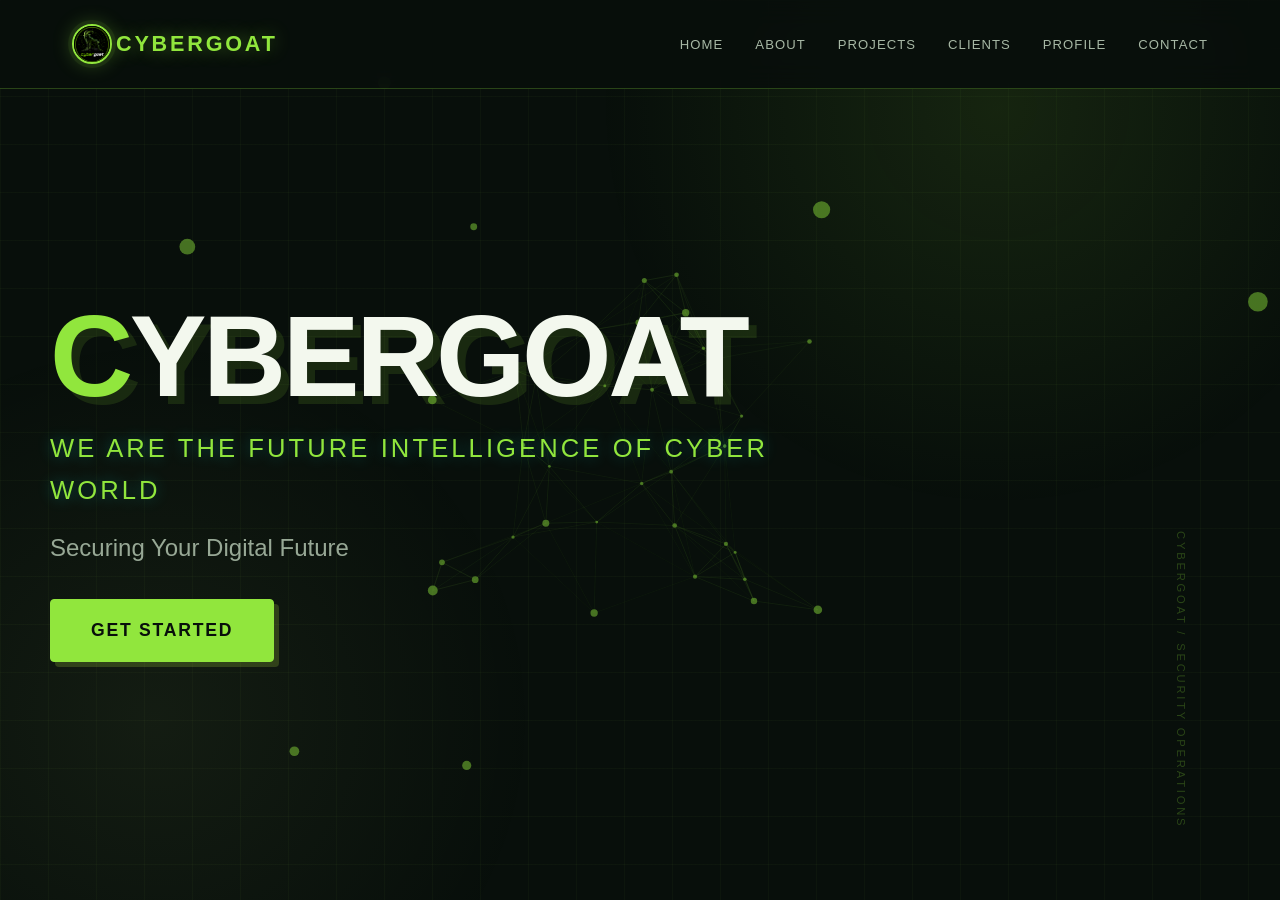
==== index.html @ 96c99cb0 "Add files via upload" ====
<!DOCTYPE html>
<html lang="en">
<head>
    <meta charset="UTF-8">
    <meta name="viewport" content="width=device-width, initial-scale=1.0">
    <title>CYBERGOAT - Cybersecurity Solutions</title>
    <link rel="stylesheet" href="styles.css">
    <link rel="stylesheet" href="theme.css">
</head>
<body>
    <nav class="navbar">
        <div class="container">
            <div class="logo">
                <a href="index.html">
                    <img class="logo-image" src="logo.png" alt="Cybergoat logo">
                    <span class="logo-text">CYBERGOAT</span>
                </a>
            </div>
            <button class="menu-btn" aria-label="Toggle navigation menu">
                <span></span>
                <span></span>
                <span></span>
            </button>
            <ul class="nav-links">
                <li><a href="index.html">Home</a></li>
                <li><a href="about.html">About</a></li>
                <li><a href="projects.html">Projects</a></li>
                <li><a href="clients.html">Clients</a></li>
                <li><a href="profile.html">Profile</a></li>
                <li><a href="contact.html">Contact</a></li>
            </ul>
        </div>
    </nav>

    <main>
        <section class="hero">
            <div class="hero-content">
                <h1>CYBERGOAT</h1>
                <p class="tagline">We are the future intelligence of cyber world</p>
                <p class="subtitle">Securing Your Digital Future</p>
                <a href="contact.html" class="cta-btn">Get Started</a>
            </div>
        </section>
    </main>
    
    <script src="script.js"></script>
</body>
</html>
---- styles.css ----
/* Reset and base styles */
* {
    margin: 0;
    padding: 0;
    box-sizing: border-box;
}

body {
    font-family: 'Arial', sans-serif;
    background-color: #000;
    color: #fff;
    line-height: 1.6;
}

/* Logo Styles */
.logo {
    display: flex;
    align-items: center;
}

.logo a {
    display: flex;
    align-items: center;
    text-decoration: none;
    color: #00ffff;
    font-size: 1.5rem;
    font-weight: 700;
    letter-spacing: 2px;
    transition: all 0.3s ease;
}

.logo-text {
    margin-right: 0.5rem;
    text-shadow: 0 0 10px rgba(0, 255, 255, 0.5);
}

.logo-icon {
    font-size: 1.8rem;
    color: #00ffff;
    animation: pulse 2s infinite;
}

.logo:hover .logo-text {
    color: #ffffff;
    text-shadow: 0 0 15px rgba(0, 255, 255, 0.8);
}

.logo:hover .logo-icon {
    transform: scale(1.1);
    color: #ffffff;
    text-shadow: 0 0 15px rgba(0, 255, 255, 0.8);
}

@keyframes pulse {
    0% {
        transform: scale(1);
        text-shadow: 0 0 10px rgba(0, 255, 255, 0.5);
    }
    50% {
        transform: scale(1.1);
        text-shadow: 0 0 20px rgba(0, 255, 255, 0.8);
    }
    100% {
        transform: scale(1);
        text-shadow: 0 0 10px rgba(0, 255, 255, 0.5);
    }
}

/* Navigation */
.navbar {
    position: fixed;
    top: 0;
    left: 0;
    right: 0;
    background: rgba(0, 0, 0, 0.9);
    padding: 1rem 0;
    z-index: 1000;
    border-bottom: 1px solid rgba(0, 255, 255, 0.1);
}

.navbar .container {
    display: flex;
    justify-content: space-between;
    align-items: center;
    max-width: 1200px;
    margin: 0 auto;
    padding: 0 2rem;
}

.logo {
    color: #00ffff;
    text-decoration: none;
    font-size: 1.5rem;
    font-weight: bold;
    text-transform: uppercase;
    letter-spacing: 2px;
}

.nav-links {
    display: flex;
    gap: 2rem;
    list-style: none;
    margin: 0;
    padding: 0;
    align-items: center;
}

.nav-links a {
    color: #ffffff;
    text-decoration: none;
    font-size: 1rem;
    transition: color 0.3s ease;
    position: relative;
}

.nav-links a::after {
    content: '';
    position: absolute;
    bottom: -5px;
    left: 0;
    width: 0;
    height: 2px;
    background: #00ffff;
    transition: width 0.3s ease;
}

.nav-links a:hover {
    color: #b10ec0;
}

.nav-links a:hover::after {
    width: 100%;
}

/* Hero Section */
.hero {
    min-height: 100vh;
    display: flex;
    align-items: center;
    justify-content: center;
    text-align: center;
    position: relative;
    background: linear-gradient(135deg, #ad5e5e 0%, #1a1a1a 100%);
    padding: 2rem;
}

.hero-content {
    max-width: 800px;
    z-index: 1;
}

.hero-content h1 {
    font-size: 4rem;
    color: #1836b8;
    margin-bottom: 1rem;
    text-transform: uppercase;
    letter-spacing: 4px;
    text-shadow: 0 0 10px rgba(0, 255, 255, 0.5);
}

.hero-content .tagline {
    font-size: 1.8rem;
    color: #ffffff;
    margin-bottom: 1rem;
    font-weight: 500;
    text-transform: uppercase;
    letter-spacing: 2px;
    text-shadow: 0 0 15px rgba(0, 255, 255, 0.3);
    animation: colorShift 8s infinite;
    background: linear-gradient(90deg, 
        #ffffff,
        #00ffff,
        #0066ff,
        #00ffff,
        #00ff00,
        #00ffff,
        #0066ff,
        #00ffff,
        #ffffff
    );
    background-size: 200% auto;
    -webkit-background-clip: text;
    background-clip: text;
    -webkit-text-fill-color: transparent;
    animation: shine 8s linear infinite;
}

@keyframes shine {
    to {
        background-position: 200% center;
    }
}

@keyframes colorShift {
    0% {
        text-shadow: 0 0 15px rgba(0, 255, 255, 0.3);
    }
    20% {
        text-shadow: 0 0 15px rgba(0, 102, 255, 0.3);
    }
    40% {
        text-shadow: 0 0 15px rgba(0, 255, 0, 0.3);
    }
    60% {
        text-shadow: 0 0 15px rgba(0, 255, 255, 0.3);
    }
    80% {
        text-shadow: 0 0 15px rgba(0, 102, 255, 0.3);
    }
    100% {
        text-shadow: 0 0 15px rgba(0, 255, 255, 0.3);
    }
}

.hero-content .subtitle {
    font-size: 1.5rem;
    color: #ffffff;
    margin-bottom: 2rem;
    opacity: 0.9;
}

.cta-btn {
    display: inline-block;
    padding: 1rem 2.5rem;
    background: transparent;
    color: #00ffff;
    text-decoration: none;
    border: 2px solid #00ffff;
    border-radius: 5px;
    font-size: 1.1rem;
    font-weight: 500;
    transition: all 0.3s ease;
    text-transform: uppercase;
    letter-spacing: 1px;
}

.cta-btn:hover {
    background: #00ffff;
    color: #000000;
    box-shadow: 0 0 20px rgba(0, 255, 255, 0.3);
}

/* Responsive Design */
@media screen and (max-width: 1200px) {
    .container {
        padding: 0 2rem;
    }

    .hero-content h1 {
        font-size: 3.5rem;
    }

    .hero-content .tagline {
        font-size: 1.4rem;
    }

    .hero-content .subtitle {
        font-size: 1.2rem;
    }
}

@media screen and (max-width: 992px) {
    .menu-btn {
        display: block;
        order: 2;
    }

    .nav-links {
        position: fixed;
        top: 80px;
        right: 0;
        width: 300px;
        background: rgba(0, 0, 0, 0.95);
        padding: 2rem;
        flex-direction: column;
        align-items: flex-start;
        gap: 1.5rem;
        z-index: 1000;
        transform: translateX(100%);
        transition: transform 0.3s ease;
        border-left: 1px solid rgba(0, 255, 255, 0.1);
    }

    .nav-links.active {
        transform: translateX(0);
    }

    .nav-links a {
        font-size: 1.2rem;
        width: 100%;
        padding: 0.5rem 0;
        border-bottom: 1px solid rgba(0, 255, 255, 0.1);
    }

    .nav-links a::after {
        display: none;
    }

    .nav-links a:hover {
        color: #00ffff;
        background: none;
    }
}

@media screen and (max-width: 768px) {
    .container {
        padding: 0 1.5rem;
    }

    .hero-content h1 {
        font-size: 3rem;
    }

    .hero-content .tagline {
        font-size: 1.4rem;
    }

    .hero-content .subtitle {
        font-size: 1.2rem;
    }

    .cta-btn {
        padding: 0.9rem 2rem;
        font-size: 1rem;
    }
}

@media screen and (max-width: 576px) {
    .container {
        padding: 0 1rem;
    }

    .hero-content h1 {
        font-size: 2.5rem;
    }

    .hero-content .tagline {
        font-size: 1.2rem;
    }

    .hero-content .subtitle {
        font-size: 1.1rem;
    }

    .cta-btn {
        padding: 0.8rem 1.8rem;
        font-size: 0.9rem;
    }

    .nav-links {
        width: 250px;
        top: 70px;
        padding: 1.5rem;
    }

    .nav-links a {
        font-size: 1.1rem;
    }
}

/* Landscape Mode Adjustments */
@media screen and (max-height: 500px) and (orientation: landscape) {
    .hero {
        min-height: 100vh;
        padding: 2rem 0;
    }

    .hero-content {
        padding: 1rem 0;
    }

    .nav-links {
        padding: 1rem;
        gap: 1rem;
    }
}

/* High-DPI Screen Adjustments */
@media (-webkit-min-device-pixel-ratio: 2), (min-resolution: 192dpi) {
    .hero-content h1 {
        text-shadow: 0 0 10px rgba(0, 255, 255, 0.5);
    }

    .cta-btn {
        box-shadow: 0 0 15px rgba(0, 255, 255, 0.3);
    }
}

/* Print Styles */
@media print {
    .nav-links,
    .cta-btn,
    .matrix-container {
        display: none;
    }

    .hero {
        background: none;
        color: #000;
    }

    .hero-content h1 {
        color: #000;
        text-shadow: none;
    }
}

/* Mobile Menu */
.menu-button {
    display: none;
    background: none;
    border: none;
    color: #00ffff;
    font-size: 1.5rem;
    cursor: pointer;
    padding: 0.5rem;
}

/* Matrix Canvas */
.matrix-bg canvas {
    position: absolute;
    top: 0;
    left: 0;
    width: 100%;
    height: 100%;
    opacity: 0.15;
    pointer-events: none;
}

/* Hamburger Menu Styles */
.menu-btn {
    display: none;
    background: none;
    border: none;
    cursor: pointer;
    padding: 0.5rem;
    z-index: 1000;
}

.menu-btn span {
    display: block;
    width: 25px;
    height: 3px;
    background: #00ffff;
    margin: 5px 0;
    transition: all 0.3s ease;
    position: relative;
}

.menu-btn.active span:nth-child(1) {
    transform: rotate(45deg) translate(5px, 5px);
}

.menu-btn.active span:nth-child(2) {
    opacity: 0;
}

.menu-btn.active span:nth-child(3) {
    transform: rotate(-45deg) translate(7px, -7px);
}

@media screen and (max-width: 992px) {
    .menu-btn {
        display: block;
    }

    .nav-links {
        position: fixed;
        top: 80px;
        right: 0;
        width: 300px;
        background: rgba(0, 0, 0, 0.95);
        padding: 2rem;
        flex-direction: column;
        align-items: flex-start;
        gap: 1.5rem;
        z-index: 1000;
        transform: translateX(100%);
        transition: transform 0.3s ease;
        border-left: 1px solid rgba(0, 255, 255, 0.1);
    }

    .nav-links.active {
        transform: translateX(0);
    }

    .nav-links a {
        font-size: 1.2rem;
        width: 100%;
        padding: 0.5rem 0;
        border-bottom: 1px solid rgba(0, 255, 255, 0.1);
    }

    .nav-links a::after {
        display: none;
    }

    .nav-links a:hover {
        color: #00ffff;
        background: none;
    }
}

@media screen and (max-width: 576px) {
    .menu-btn {
        margin-right: 1rem;
    }

    .nav-links {
        top: 70px;
        padding: 1rem;
    }

    .nav-links a {
        font-size: 1.1rem;
        padding: 0.8rem;
    }
}

/* Footer Styles */
.footer {
    padding: 2.5rem 1rem 1.5rem 1rem;
    background: linear-gradient(to bottom, #0a0a1a, #000000);
    color: #ffffff;
    position: relative;
    border-top: 1px solid rgba(0, 255, 255, 0.2);
    display: flex;
    flex-direction: column;
    align-items: center;
}

.contact-details {
    display: flex;
    flex-direction: row;
    justify-content: center;
    gap: 2rem;
    margin-bottom: 1.2rem;
    width: 100%;
    max-width: 800px;
}

.contact-details .contact-item {
    flex: 1;
    max-width: 300px;
    justify-content: center;
    font-size: 1.2rem;
    padding: 1rem 1.5rem;
    background: rgba(0, 255, 255, 0.08);
    border-radius: 8px;
    transition: all 0.3s ease;
    border: 1px solid rgba(0, 255, 255, 0.1);
    display: flex;
    align-items: center;
    gap: 1rem;
}

.contact-details .contact-item:hover {
    background: rgba(0, 255, 255, 0.15);
    transform: translateY(-2px);
    border-color: rgba(0, 255, 255, 0.3);
    box-shadow: 0 5px 15px rgba(0, 255, 255, 0.1);
}

.contact-details .contact-item i {
    color: #00ffff;
    text-shadow: 0 0 10px rgba(0, 255, 255, 0.5);
}

.contact-details .contact-item a {
    color: #ffffff;
    text-shadow: 0 0 5px rgba(0, 255, 255, 0.3);
}

.contact-details .contact-item a:hover {
    color: #00ffff;
}

.footer-divider {
    width: 80%;
    max-width: 1000px;
    height: 2px;
    background: linear-gradient(90deg, 
        transparent,
        #00ffff,
        #0066ff,
        #00ffff,
        transparent
    );
    margin: 1.5rem auto;
    border: none;
    border-radius: 2px;
    box-shadow: 0 0 10px rgba(0, 255, 255, 0.3);
}

.social-links {
    display: grid;
    grid-template-columns: repeat(2, 1fr);
    gap: 1.5rem;
    width: 100%;
    max-width: 800px;
    margin: 0 auto 1.5rem;
    padding: 0 1rem;
}

.social-link {
    flex-direction: row;
    justify-content: flex-start;
    font-size: 1.3rem;
    padding: 1rem 1.5rem;
    background: rgba(0, 255, 255, 0.08);
    border-radius: 8px;
    transition: all 0.3s ease;
    border: 1px solid rgba(0, 255, 255, 0.1);
    display: flex;
    align-items: center;
    gap: 1rem;
}

.social-link i {
    font-size: 1.8rem;
    color: #00ffff;
    text-shadow: 0 0 10px rgba(0, 255, 255, 0.5);
    transition: all 0.3s ease;
}

.social-link span {
    opacity: 1;
    transform: translateY(0);
    font-size: 1.2rem;
    margin-left: 0.8rem;
    color: #ffffff;
    text-shadow: 0 0 5px rgba(0, 255, 255, 0.3);
}

.social-link:hover {
    background: rgba(0, 255, 255, 0.15);
    transform: translateY(-3px);
    border-color: rgba(0, 255, 255, 0.3);
    box-shadow: 0 5px 15px rgba(0, 255, 255, 0.2);
}

/* Social Media Brand Colors with Enhanced Effects */
.social-link:hover i.fa-instagram {
    color: #E1306C;
    text-shadow: 0 0 15px rgba(225, 48, 108, 0.6);
}

.social-link:hover i.fa-facebook {
    color: #1877F2;
    text-shadow: 0 0 15px rgba(24, 119, 242, 0.6);
}

.social-link:hover i.fa-linkedin {
    color: #0A66C2;
    text-shadow: 0 0 15px rgba(10, 102, 194, 0.6);
}

.social-link:hover i.fa-whatsapp {
    color: #25D366;
    text-shadow: 0 0 15px rgba(37, 211, 102, 0.6);
}

.footer p {
    color: #ffffff;
    opacity: 0.8;
    text-shadow: 0 0 5px rgba(0, 255, 255, 0.2);
    text-align: center;
    margin-top: 1rem;
}

@media screen and (max-width: 768px) {
    .footer {
        padding: 2rem 1rem 1rem;
    }

    .contact-details {
        flex-direction: column;
        gap: 1rem;
        padding: 0 1rem;
    }

    .contact-details .contact-item {
        max-width: 100%;
        font-size: 1.1rem;
        padding: 0.8rem 1.2rem;
    }

    .social-links {
        grid-template-columns: 1fr;
        gap: 1rem;
    }

    .social-link {
        font-size: 1.1rem;
        padding: 0.8rem 1.2rem;
    }

    .footer-divider {
        width: 90%;
        margin: 1.2rem auto;
    }
}

/* Footer Logo Styles */
.footer-logo {
    margin-bottom: 1.5rem;
}

.footer-logo a {
    display: flex;
    align-items: center;
    text-decoration: none;
    gap: 1rem;
}

.footer-logo .logo-icon {
    width: 50px;
    height: 50px;
    background: linear-gradient(135deg, rgba(0, 255, 255, 0.1), rgba(0, 102, 255, 0.1));
    border: 2px solid rgba(0, 255, 255, 0.3);
    border-radius: 12px;
    display: flex;
    align-items: center;
    justify-content: center;
    transition: all 0.3s ease;
}

.footer-logo .logo-icon i {
    font-size: 1.8rem;
    color: #00ffff;
    text-shadow: 0 0 10px rgba(0, 255, 255, 0.5);
    transition: all 0.3s ease;
}

.footer-logo .logo-text {
    display: flex;
    flex-direction: column;
}

.footer-logo .company-name {
    font-size: 1.6rem;
    font-weight: 700;
    color: #00ffff;
    letter-spacing: 1px;
    text-shadow: 0 0 10px rgba(0, 255, 255, 0.3);
}

.footer-logo .tagline {
    font-size: 0.9rem;
    color: #ffffff;
    opacity: 0.8;
    margin-top: 0.2rem;
}

.footer-logo:hover .logo-icon {
    transform: scale(1.05);
    border-color: rgba(0, 255, 255, 0.5);
    box-shadow: 0 0 15px rgba(0, 255, 255, 0.2);
}

.footer-logo:hover .logo-icon i {
    transform: scale(1.1);
    text-shadow: 0 0 15px rgba(0, 255, 255, 0.8);
}

.footer-logo:hover .company-name {
    color: #ffffff;
    text-shadow: 0 0 15px rgba(0, 255, 255, 0.5);
}

@media screen and (max-width: 768px) {
    .footer-logo .logo-icon {
        width: 40px;
        height: 40px;
    }

    .footer-logo .logo-icon i {
        font-size: 1.4rem;
    }

    .footer-logo .company-name {
        font-size: 1.3rem;
    }

    .footer-logo .tagline {
        font-size: 0.8rem;
    }
}

/* Media Queries for Responsive Design */
/* Large Screens (1200px and above) */
@media screen and (min-width: 1200px) {
    .footer {
        padding: 3rem 2rem 2rem;
    }

    .contact-details {
        max-width: 1000px;
        gap: 3rem;
    }

    .contact-details .contact-item {
        max-width: 400px;
        font-size: 1.3rem;
        padding: 1.2rem 2rem;
    }

    .social-links {
        max-width: 1000px;
        gap: 2rem;
    }

    .social-link {
        font-size: 1.4rem;
        padding: 1.2rem 2rem;
    }

    .social-link i {
        font-size: 2rem;
    }
}

/* Medium Screens (992px to 1199px) */
@media screen and (max-width: 1199px) {
    .footer {
        padding: 2.5rem 1.5rem 1.5rem;
    }

    .contact-details {
        max-width: 900px;
        gap: 2rem;
    }

    .social-links {
        max-width: 900px;
    }
}

/* Tablets (768px to 991px) */
@media screen and (max-width: 991px) {
    .footer {
        padding: 2rem 1.2rem 1.2rem;
    }

    .contact-details {
        max-width: 700px;
        gap: 1.5rem;
    }

    .contact-details .contact-item {
        font-size: 1.1rem;
        padding: 0.9rem 1.5rem;
    }

    .social-links {
        max-width: 700px;
        gap: 1.2rem;
    }

    .social-link {
        font-size: 1.2rem;
        padding: 0.9rem 1.5rem;
    }

    .social-link i {
        font-size: 1.6rem;
    }
}

/* Mobile Landscape (576px to 767px) */
@media screen and (max-width: 767px) {
    .footer {
        padding: 2rem 1rem 1rem;
    }

    .contact-details {
        flex-direction: column;
        gap: 1rem;
        padding: 0 1rem;
    }

    .contact-details .contact-item {
        max-width: 100%;
        font-size: 1.1rem;
        padding: 0.8rem 1.2rem;
    }

    .social-links {
        grid-template-columns: 1fr;
        gap: 1rem;
        padding: 0 1rem;
    }

    .social-link {
        font-size: 1.1rem;
        padding: 0.8rem 1.2rem;
    }

    .social-link i {
        font-size: 1.5rem;
    }

    .footer-divider {
        width: 90%;
        margin: 1.2rem auto;
    }
}

/* Mobile Portrait (up to 575px) */
@media screen and (max-width: 575px) {
    .footer {
        padding: 1.5rem 0.8rem 0.8rem;
    }

    .contact-details {
        gap: 0.8rem;
        padding: 0 0.8rem;
    }

    .contact-details .contact-item {
        font-size: 1rem;
        padding: 0.7rem 1rem;
    }

    .social-links {
        gap: 0.8rem;
        padding: 0 0.8rem;
    }

    .social-link {
        font-size: 1rem;
        padding: 0.7rem 1rem;
    }

    .social-link i {
        font-size: 1.3rem;
    }

    .social-link span {
        font-size: 1rem;
        margin-left: 0.5rem;
    }

    .footer-divider {
        width: 95%;
        margin: 1rem auto;
    }

    .footer p {
        font-size: 0.9rem;
        margin-top: 0.8rem;
    }
}

/* Small Mobile Devices (up to 360px) */
@media screen and (max-width: 360px) {
    .footer {
        padding: 1.2rem 0.5rem 0.5rem;
    }

    .contact-details {
        gap: 0.6rem;
        padding: 0 0.5rem;
    }

    .contact-details .contact-item {
        font-size: 0.9rem;
        padding: 0.6rem 0.8rem;
    }

    .social-links {
        gap: 0.6rem;
        padding: 0 0.5rem;
    }

    .social-link {
        font-size: 0.9rem;
        padding: 0.6rem 0.8rem;
    }

    .social-link i {
        font-size: 1.2rem;
    }

    .social-link span {
        font-size: 0.9rem;
        margin-left: 0.4rem;
    }

    .footer-divider {
        width: 98%;
        margin: 0.8rem auto;
    }

    .footer p {
        font-size: 0.8rem;
        margin-top: 0.6rem;
    }
}

/* Leadership Team Media Queries */
/* Large Screens (1200px and above) */
@media screen and (min-width: 1200px) {
    .leadership-team {
        padding: 4rem 2rem;
    }

    .team-grid {
        max-width: 1200px;
        gap: 3rem;
    }

    .team-member {
        padding: 2rem;
    }

    .team-member img {
        width: 200px;
        height: 200px;
    }

    .team-member h3 {
        font-size: 1.8rem;
        margin: 1.5rem 0 0.5rem;
    }

    .team-member .position {
        font-size: 1.2rem;
        margin-bottom: 1rem;
    }

    .team-member p {
        font-size: 1.1rem;
        line-height: 1.6;
    }
}

/* Medium Screens (992px to 1199px) */
@media screen and (max-width: 1199px) {
    .leadership-team {
        padding: 3.5rem 1.5rem;
    }

    .team-grid {
        max-width: 900px;
        gap: 2.5rem;
    }

    .team-member {
        padding: 1.8rem;
    }

    .team-member img {
        width: 180px;
        height: 180px;
    }
}

/* Tablets (768px to 991px) */
@media screen and (max-width: 991px) {
    .leadership-team {
        padding: 3rem 1.2rem;
    }

    .team-grid {
        max-width: 700px;
        gap: 2rem;
        grid-template-columns: repeat(2, 1fr);
    }

    .team-member {
        padding: 1.5rem;
    }

    .team-member img {
        width: 160px;
        height: 160px;
    }

    .team-member h3 {
        font-size: 1.6rem;
        margin: 1.2rem 0 0.4rem;
    }

    .team-member .position {
        font-size: 1.1rem;
        margin-bottom: 0.8rem;
    }

    .team-member p {
        font-size: 1rem;
        line-height: 1.5;
    }
}

/* Mobile Landscape (576px to 767px) */
@media screen and (max-width: 767px) {
    .leadership-team {
        padding: 2.5rem 1rem;
    }

    .team-grid {
        max-width: 500px;
        gap: 1.5rem;
        grid-template-columns: 1fr;
    }

    .team-member {
        padding: 1.2rem;
        flex-direction: row;
        text-align: left;
        gap: 1.5rem;
    }

    .team-member img {
        width: 120px;
        height: 120px;
        margin: 0;
    }

    .team-member .info {
        flex: 1;
    }

    .team-member h3 {
        font-size: 1.4rem;
        margin: 0 0 0.3rem;
    }

    .team-member .position {
        font-size: 1rem;
        margin-bottom: 0.6rem;
    }

    .team-member p {
        font-size: 0.95rem;
        line-height: 1.4;
    }
}

/* Mobile Portrait (up to 575px) */
@media screen and (max-width: 575px) {
    .leadership-team {
        padding: 2rem 0.8rem;
    }

    .team-grid {
        gap: 1.2rem;
    }

    .team-member {
        padding: 1rem;
        gap: 1rem;
    }

    .team-member img {
        width: 100px;
        height: 100px;
    }

    .team-member h3 {
        font-size: 1.2rem;
    }

    .team-member .position {
        font-size: 0.9rem;
        margin-bottom: 0.5rem;
    }

    .team-member p {
        font-size: 0.9rem;
        line-height: 1.3;
    }
}

/* Small Mobile Devices (up to 360px) */
@media screen and (max-width: 360px) {
    .leadership-team {
        padding: 1.5rem 0.5rem;
    }

    .team-grid {
        gap: 1rem;
    }

    .team-member {
        padding: 0.8rem;
        gap: 0.8rem;
    }

    .team-member img {
        width: 80px;
        height: 80px;
    }

    .team-member h3 {
        font-size: 1.1rem;
    }

    .team-member .position {
        font-size: 0.85rem;
        margin-bottom: 0.4rem;
    }

    .team-member p {
        font-size: 0.85rem;
        line-height: 1.2;
    }
}
---- theme.css ----
:root {
    --ink: #07100e;
    --ink-soft: #0d1a17;
    --panel: rgba(14, 31, 26, 0.88);
    --panel-strong: #12251f;
    --line: rgba(189, 255, 74, 0.22);
    --lime: #c6ff4a;
    --lime-deep: #8fca2f;
    --cream: #f0f4df;
    --muted: #a5b3a6;
    --signal: #ffb454;
    --font-display: Georgia, 'Times New Roman', serif;
    --font-body: 'Trebuchet MS', Verdana, sans-serif;
}

html { scroll-behavior: smooth; }
body {
    background: var(--ink);
    color: var(--cream);
    font-family: var(--font-body);
    line-height: 1.65;
    background-image: linear-gradient(rgba(198, 255, 74, 0.025) 1px, transparent 1px), linear-gradient(90deg, rgba(198, 255, 74, 0.025) 1px, transparent 1px);
    background-size: 42px 42px;
}
body::before { content: ''; position: fixed; inset: 0; pointer-events: none; background: radial-gradient(circle at 90% 10%, rgba(198,255,74,.12), transparent 26rem), radial-gradient(circle at 0 70%, rgba(255,180,84,.07), transparent 22rem); z-index: -1; }
.container { max-width: 1180px; padding: 2rem; }
.navbar { background: rgba(7, 16, 14, .94); border-bottom: 1px solid var(--line); backdrop-filter: blur(14px); padding: .7rem 0; }
.navbar .container { padding-top: .8rem; padding-bottom: .8rem; }
.logo, .logo a { color: var(--lime); font-family: var(--font-display); letter-spacing: .12em; }
.logo a { gap: .55rem; }
.logo-text { text-shadow: 0 0 18px rgba(198,255,74,.45); }
.logo-icon { color: var(--lime); }
.logo-image { width: 42px; height: 42px; object-fit: cover; border: 1px solid var(--lime); border-radius: 50%; box-shadow: 0 0 16px rgba(145, 230, 61, .28); transition: transform .3s ease, box-shadow .3s ease; }
.logo a:hover .logo-image { transform: rotate(4deg) scale(1.06); box-shadow: 0 0 22px rgba(145, 230, 61, .52); }
.nav-links a { color: var(--muted); font-size: .82rem; letter-spacing: .08em; text-transform: uppercase; }
.nav-links a::after { background: var(--lime); }
.nav-links a:hover, .nav-links a.active { color: var(--lime); }
.menu-btn span { background: var(--lime); }
.hero, .about-page, .projects-page, .clients-page, .profile-page, .contact-page { background: transparent; }
.hero { min-height: 100vh; justify-content: flex-start; text-align: left; padding: 9rem max(2rem, calc((100vw - 1180px) / 2)) 5rem; position: relative; overflow: hidden; }
.hero::after { content: 'CYBERGOAT / SECURITY OPERATIONS'; position: absolute; right: 7%; bottom: 8%; color: rgba(198,255,74,.22); font-size: .7rem; letter-spacing: .25em; writing-mode: vertical-rl; }
.hero-content { max-width: 760px; }
.hero-content h1, .about-hero h1, .projects-hero h1, .clients-hero h1, .profile-hero h1, .contact-hero h1 { color: var(--cream); font-family: var(--font-display); font-size: clamp(3.4rem, 9vw, 7.8rem); line-height: .95; letter-spacing: -.03em; text-shadow: 8px 8px 0 rgba(198,255,74,.12); }
.hero-content h1::first-letter, .about-hero h1::first-letter, .projects-hero h1::first-letter, .clients-hero h1::first-letter, .profile-hero h1::first-letter, .contact-hero h1::first-letter { color: var(--lime); }
.hero-content .tagline { color: var(--lime); background: none; -webkit-text-fill-color: initial; font-family: var(--font-body); font-size: clamp(1.2rem, 2vw, 1.7rem); letter-spacing: .12em; animation: none; }
.hero-content .subtitle, .about-hero p, .projects-hero p, .clients-hero p, .profile-hero p, .contact-hero p { color: var(--muted); }
.cta-btn, .submit-btn, .download-btn { background: var(--lime); border: 1px solid var(--lime); border-radius: 0; color: var(--ink); font-weight: 700; letter-spacing: .1em; text-transform: uppercase; box-shadow: 5px 5px 0 rgba(198,255,74,.18); }
.cta-btn:hover, .submit-btn:hover, .download-btn:hover { background: var(--cream); color: var(--ink); box-shadow: 2px 2px 0 var(--lime); }
.about-hero, .projects-hero, .clients-hero, .profile-hero, .contact-hero { padding: 9rem 2rem 4rem; text-align: left; background: linear-gradient(90deg, rgba(198,255,74,.08), transparent 65%); border-bottom: 1px solid var(--line); }
.about-hero h1, .projects-hero h1, .clients-hero h1, .profile-hero h1, .contact-hero h1 { font-size: clamp(3rem, 7vw, 6rem); }
.card, .team-member, .feature, .case-study, .solution, .industry-card, .logo-item, .contact-form, .contact-info, .capability, .overview-content, .map-placeholder { background: var(--panel); border: 1px solid var(--line); border-radius: 0; box-shadow: 10px 10px 0 rgba(0,0,0,.18); }
.card:hover, .team-member:hover, .feature:hover, .case-study:hover, .solution:hover { transform: translateY(-4px); box-shadow: 10px 14px 0 rgba(198,255,74,.08); }
.card h2, .team h2, .team-member h3, .feature h3, .case-content h2, .solutions h2, .solution h3, .industries h2, .client-logos h2, .capabilities h2, .contact-form h2, .contact-info h2, .map-section h2 { color: var(--lime); font-family: var(--font-display); }
.card p, .bio, .description, .feature p, .solution p, .industry-card p, .info-item p, .overview-content p { color: var(--muted); }
.team-member .position, .industry { color: var(--signal); }
.member-image { border-color: var(--lime); box-shadow: 0 0 20px rgba(198,255,74,.2); }
.highlights li::before { color: var(--lime); }
.case-image { background: linear-gradient(135deg, var(--lime), var(--signal)); opacity: .16; }
.form-group label { color: var(--muted); font-size: .82rem; text-transform: uppercase; letter-spacing: .08em; }
.form-group input, .form-group textarea { background: rgba(7,16,14,.7); border: 1px solid var(--line); border-radius: 0; color: var(--cream); }
.form-group input:focus, .form-group textarea:focus { border-color: var(--lime); box-shadow: 0 0 0 3px rgba(198,255,74,.1); }
.form-status { margin-bottom: 1.5rem; padding: .8rem 1rem; border-left: 3px solid var(--lime); background: rgba(198,255,74,.08); color: var(--lime); }
.info-item h3, .location h4 { color: var(--lime); }
.info-item a, .contact-info a { color: var(--cream); }
.info-item a:hover { color: var(--lime); }
.social-links { background: rgba(7,16,14,.55); border-color: var(--line); border-radius: 0; }
.social-link, .social-item { color: var(--cream); border-color: var(--line); border-radius: 0; }
.social-link:hover, .social-item:hover { background: var(--lime); color: var(--ink); }
.differentiators, .solutions, .industries, .client-logos, .capabilities, .map-section { background: rgba(198,255,74,.035); border-top: 1px solid rgba(198,255,74,.08); }
.logo-item { color: var(--muted); font-family: var(--font-display); font-size: 1.2rem; }
.logo-item:hover { color: var(--lime); }
@media (max-width: 992px) { .nav-links { background: var(--ink-soft); border-left-color: var(--line); } }
@media (max-width: 600px) { .hero { padding-left: 1.2rem; padding-right: 1.2rem; } .container { padding-left: 1.2rem; padding-right: 1.2rem; } .hero::after { display: none; } }

/* Shared professional visual system */
:root {
    --ink: #080f0b;
    --ink-soft: #101b14;
    --panel: rgba(17, 31, 22, 0.9);
    --panel-strong: #17291c;
    --line: rgba(145, 230, 61, 0.25);
    --lime: #91e63d;
    --lime-deep: #5fae24;
    --cream: #f3f8ee;
    --muted: #a7b8a5;
    --signal: #d7f58d;
    --font-display: 'Trebuchet MS', Verdana, sans-serif;
    --font-body: 'Trebuchet MS', Verdana, sans-serif;
}

body {
    background-color: var(--ink);
    background-image: linear-gradient(rgba(145, 230, 61, .035) 1px, transparent 1px), linear-gradient(90deg, rgba(145, 230, 61, .035) 1px, transparent 1px);
    background-size: 48px 48px;
}

body::before {
    background: radial-gradient(circle at 78% 12%, rgba(145, 230, 61, .1), transparent 25rem), radial-gradient(circle at 12% 80%, rgba(215, 245, 141, .06), transparent 24rem);
}

.navbar { background: rgba(8, 15, 11, .92); border-bottom-color: var(--line); }
.nav-links a:hover, .nav-links a.active { color: var(--lime); }
.hero, .about-page, .projects-page, .clients-page, .profile-page, .contact-page,
.portfolio-stats, .filters-section, .featured-project-section { background: transparent !important; }
.about-hero, .projects-hero, .clients-hero, .profile-hero, .contact-hero {
    background: linear-gradient(105deg, rgba(145, 230, 61, .09), transparent 62%);
    border-bottom-color: var(--line);
}
.about-hero h1, .projects-hero h1, .clients-hero h1, .profile-hero h1, .contact-hero h1 {
    background: none;
    color: var(--cream);
    -webkit-text-fill-color: initial;
}
.hero-content h1::first-letter, .about-hero h1::first-letter, .projects-hero h1::first-letter,
.clients-hero h1::first-letter, .profile-hero h1::first-letter, .contact-hero h1::first-letter { color: var(--lime); }
.hero-content .tagline, .hero-subtitle, .featured-subtitle, .count-number, .stat-number { color: var(--lime); }
.card, .team-member, .feature, .case-study, .solution, .industry-card, .logo-item,
.contact-form, .contact-info, .capability, .overview-content, .map-placeholder, .testimonial,
.stat-item, .featured-project, .cert-item, .expertise-item {
    background: var(--panel) !important;
    border-color: var(--line) !important;
    border-radius: 4px;
    box-shadow: 0 18px 45px rgba(0, 0, 0, .2);
}
.card h2, .team h2, .team-member h3, .feature h3, .case-content h2, .solutions h2,
.solution h3, .industries h2, .client-logos h2, .capabilities h2, .contact-form h2,
.contact-info h2, .map-section h2, .industry-card h3, .certifications h2, .expertise h2,
.capability h3, .cert-item h3, .expertise-item h3 { color: var(--lime); }
.card p, .bio, .description, .feature p, .solution p, .industry-card p, .info-item p,
.overview-content p, .capability li, .cert-item p, .expertise-item p, .quote { color: var(--muted); }
.cta-btn, .submit-btn, .download-btn {
    background: var(--lime); border-color: var(--lime); color: var(--ink); border-radius: 4px;
}
.cta-btn:hover, .submit-btn:hover, .download-btn:hover { background: var(--cream); color: var(--ink); }
.form-group input, .form-group textarea { background: rgba(8, 15, 11, .78); border-color: var(--line); }
.form-group input:focus, .form-group textarea:focus { border-color: var(--lime); box-shadow: 0 0 0 3px rgba(145, 230, 61, .12); }
.differentiators, .solutions, .industries, .client-logos, .capabilities, .map-section, .expertise {
    background: rgba(145, 230, 61, .035) !important; border-top-color: var(--line);
}

.scene-canvas {
    position: fixed;
    inset: 0;
    width: 100%;
    height: 100%;
    pointer-events: none;
    opacity: .7;
    z-index: -1;
}

main, footer { position: relative; z-index: 1; }
@media (prefers-reduced-motion: reduce) { .scene-canvas { display: none; } }

.navbar .container { justify-content: flex-start; }
.navbar .logo { flex: 0 0 auto; margin-right: auto; }
.logo a {
    gap: .25rem;
    color: var(--lime);
    font-family: var(--font-display);
    font-size: 1.35rem;
    letter-spacing: .13em;
}
.logo-text { margin-right: 0; color: var(--lime); text-shadow: 0 0 18px rgba(145, 230, 61, .45); }
.logo-image {
    display: block;
    width: 40px;
    height: 40px;
    object-fit: cover;
    border: 2px solid var(--lime);
    border-radius: 50%;
    box-shadow: 0 0 0 4px rgba(145, 230, 61, .08), 0 0 20px rgba(145, 230, 61, .3);
    transition: transform .3s ease, box-shadow .3s ease;
}
.logo a:hover .logo-text { color: var(--cream); }
.logo a:hover .logo-image { transform: rotate(4deg) scale(1.06); box-shadow: 0 0 0 4px rgba(145, 230, 61, .13), 0 0 26px rgba(145, 230, 61, .55); }
.nav-links { margin-left: 2rem; }
.nav-links a:hover, .nav-links a.active { color: var(--lime); }
.nav-links a::after { background: var(--lime); }
.hero::after { color: rgba(145, 230, 61, .25); }
.hero-content h1, .about-hero h1, .projects-hero h1, .clients-hero h1, .profile-hero h1, .contact-hero h1 { text-shadow: 8px 8px 0 rgba(145, 230, 61, .12); }
.member-image { border-color: var(--lime); box-shadow: 0 0 20px rgba(145, 230, 61, .22); }
.case-image { background: linear-gradient(135deg, var(--lime), var(--signal)); }
@media (max-width: 992px) { .nav-links { margin-left: 0; } }
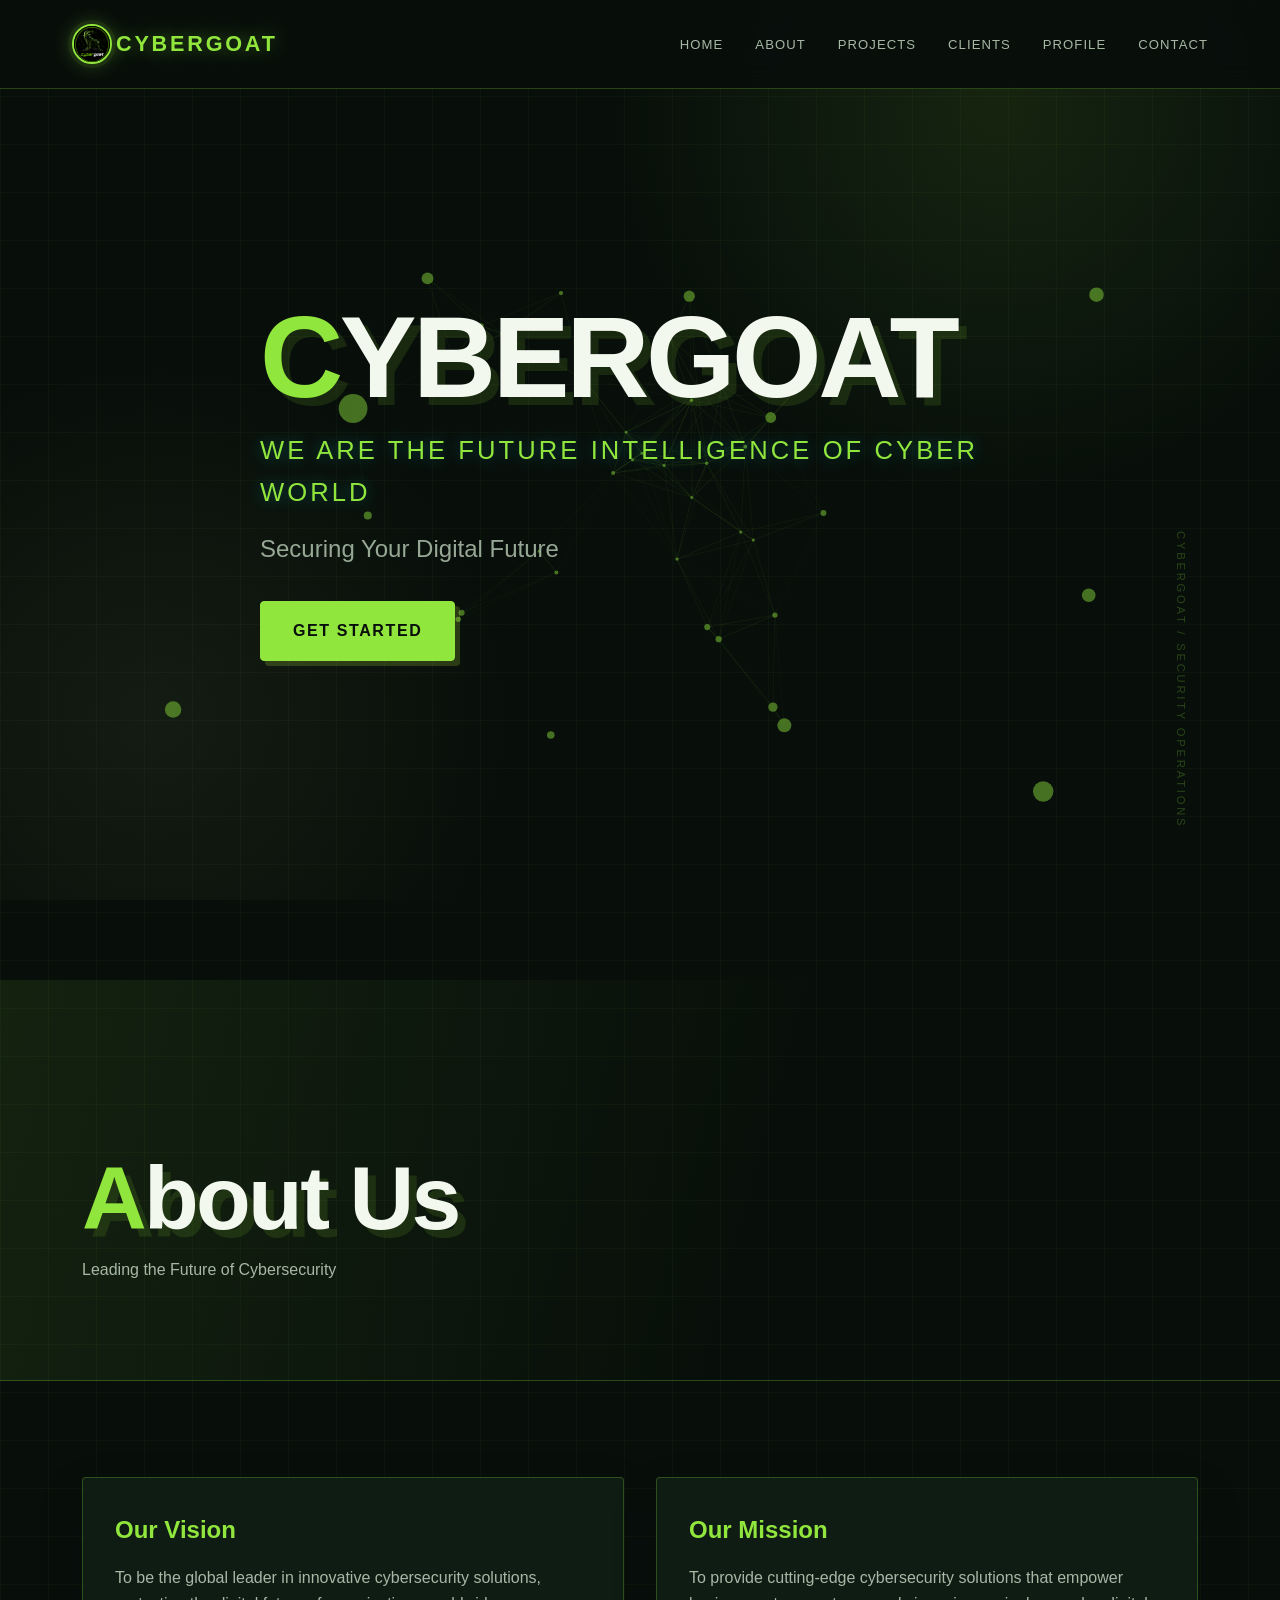
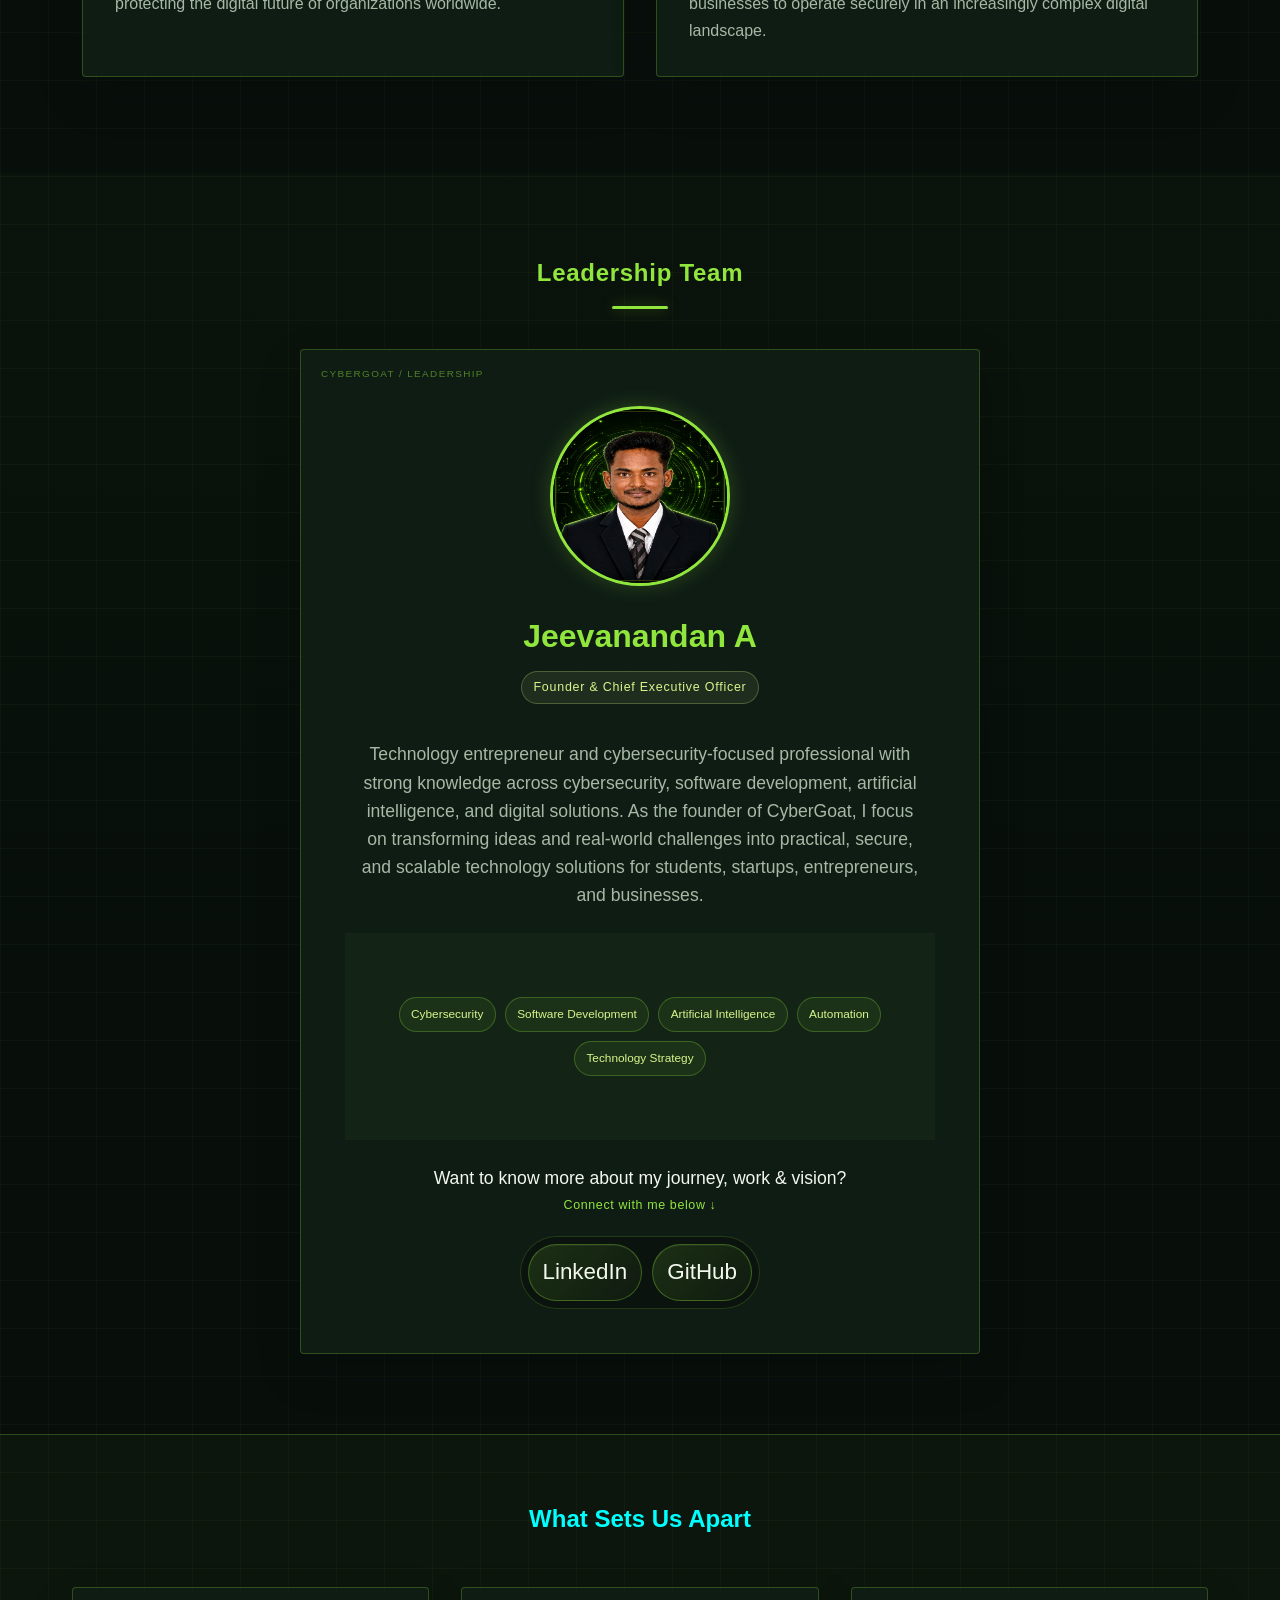
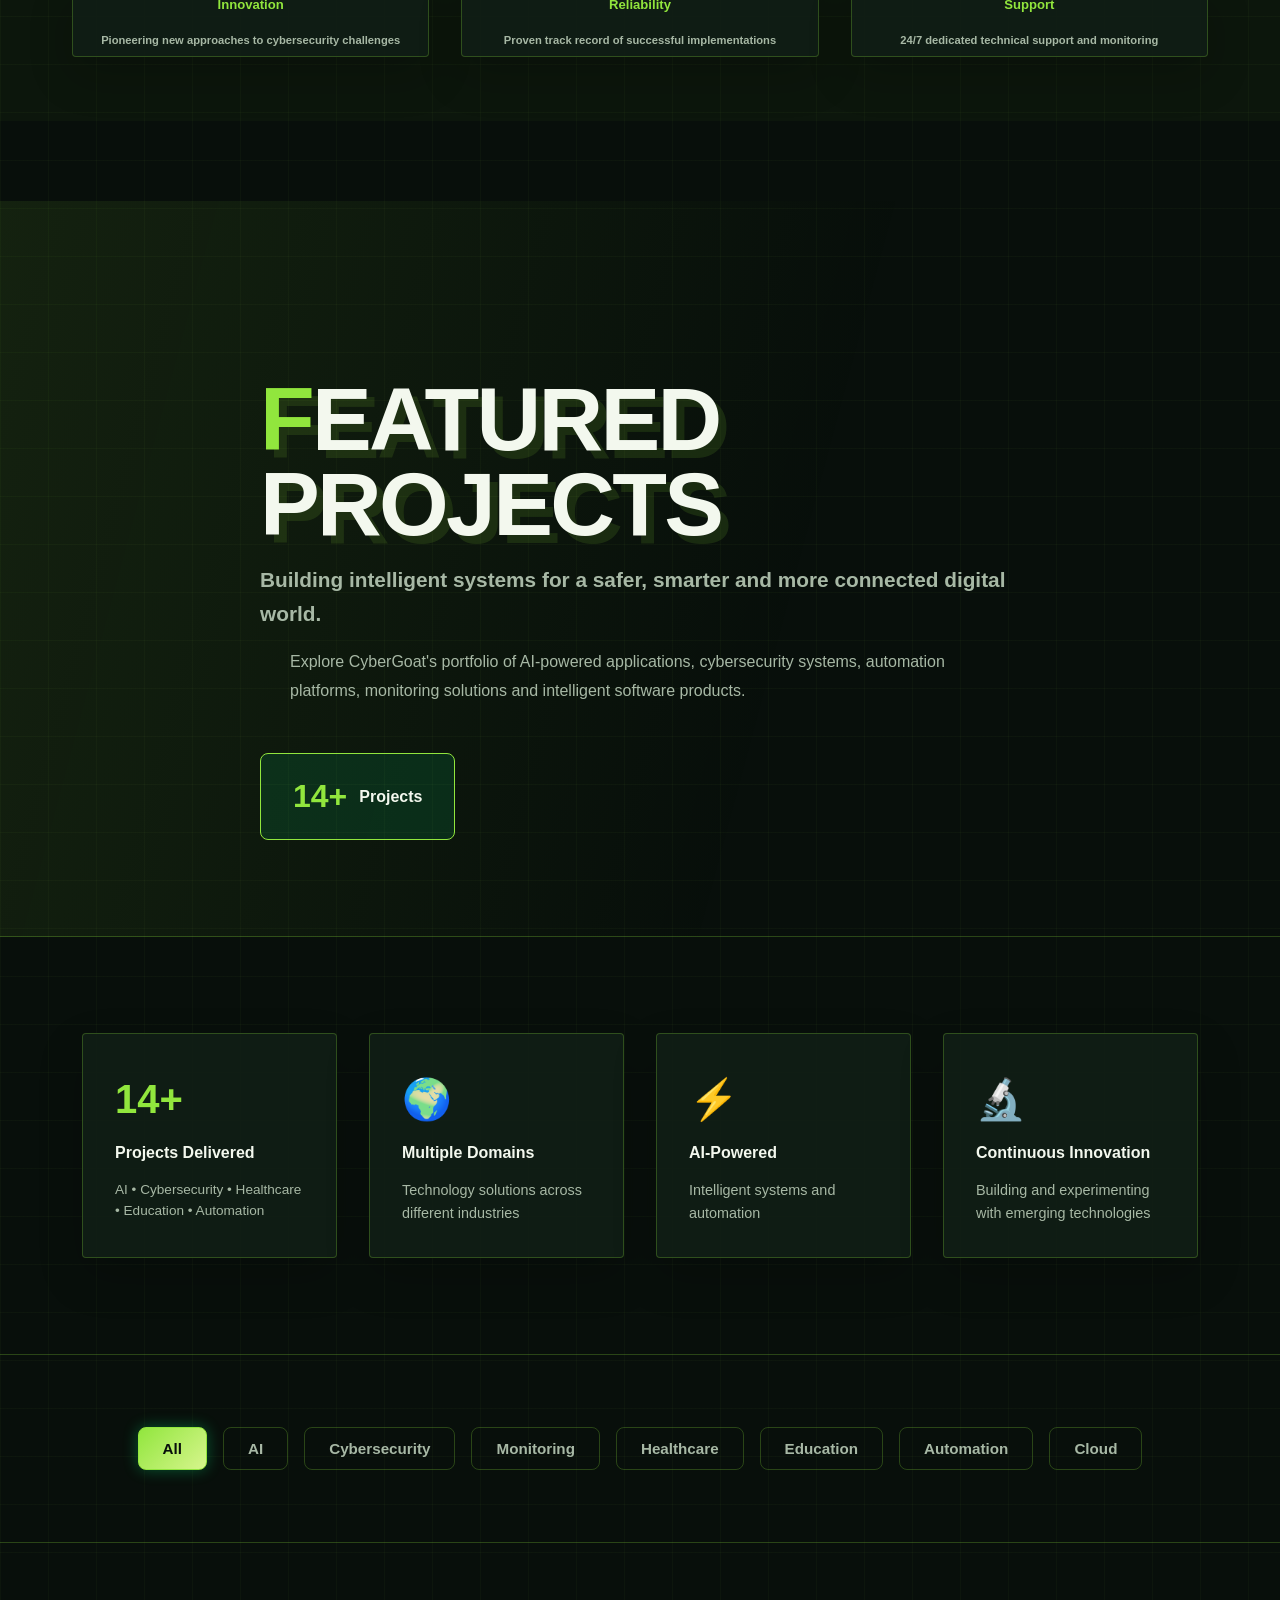
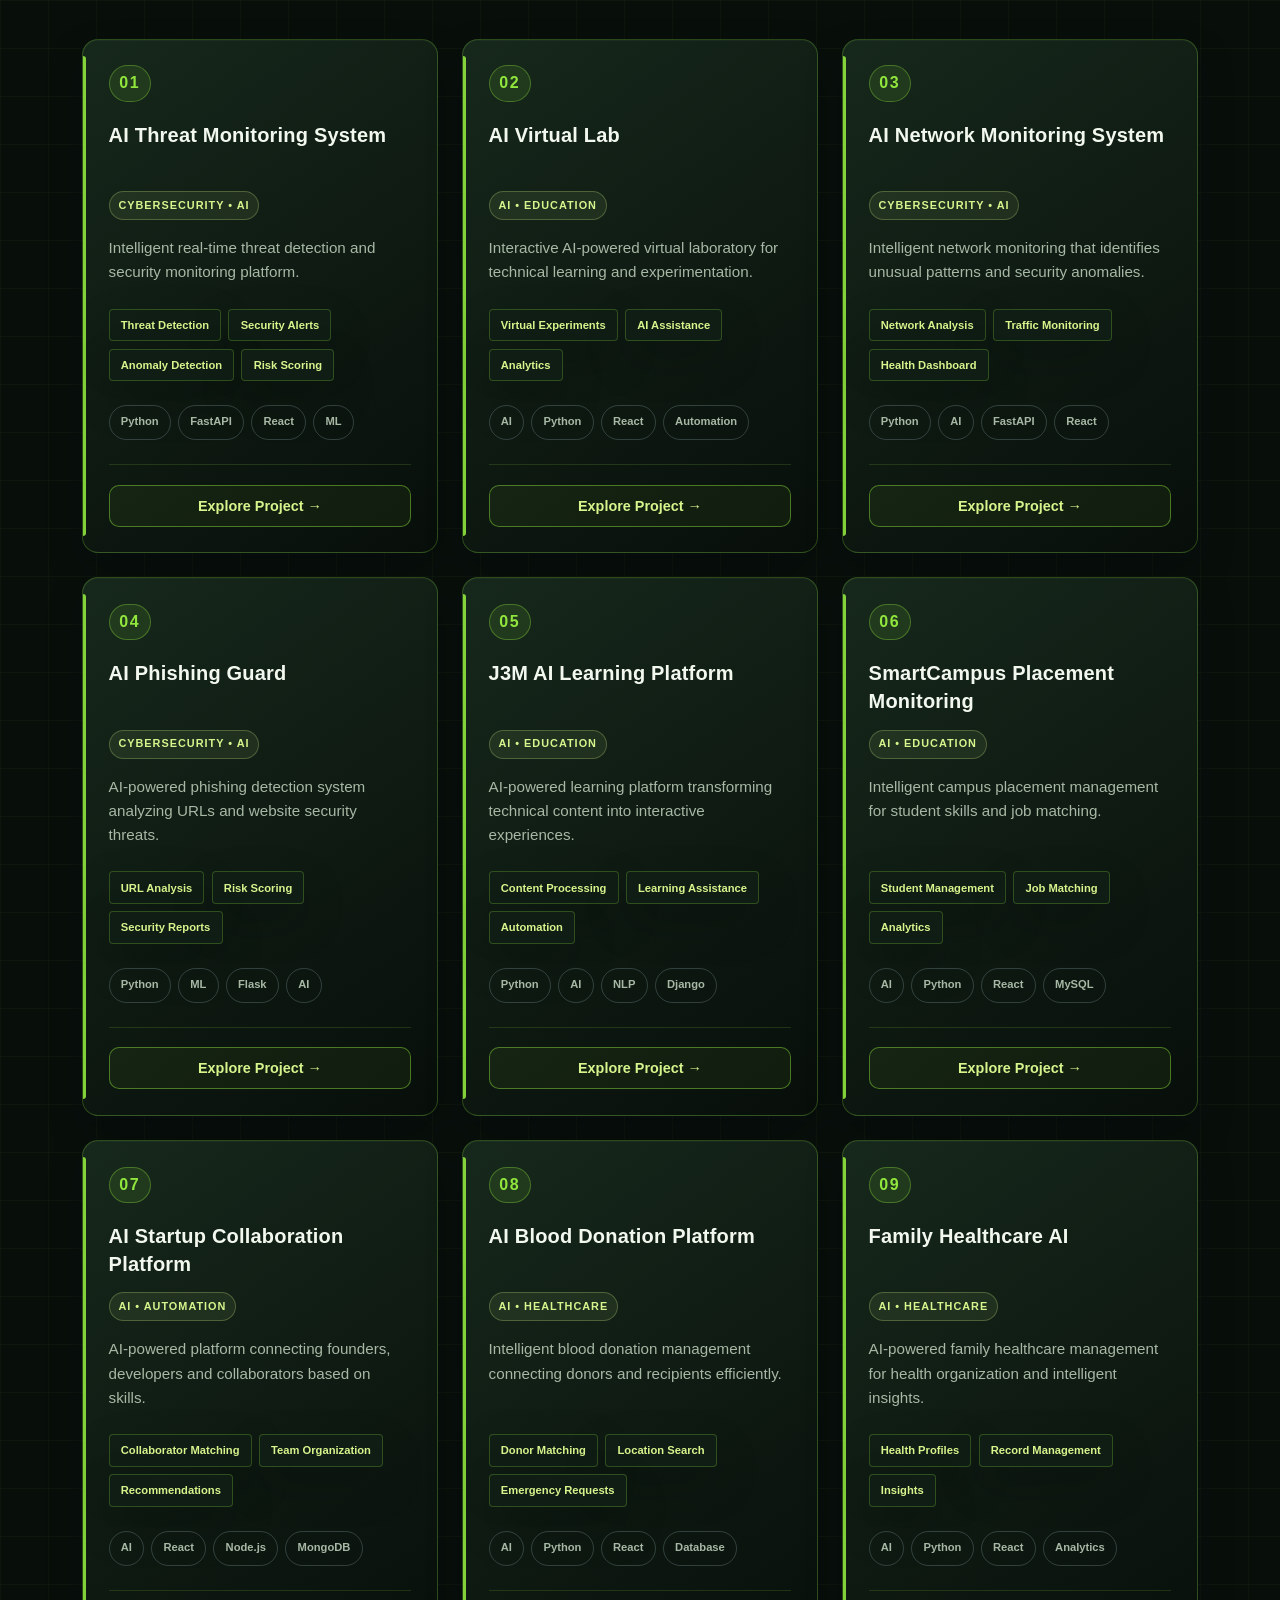
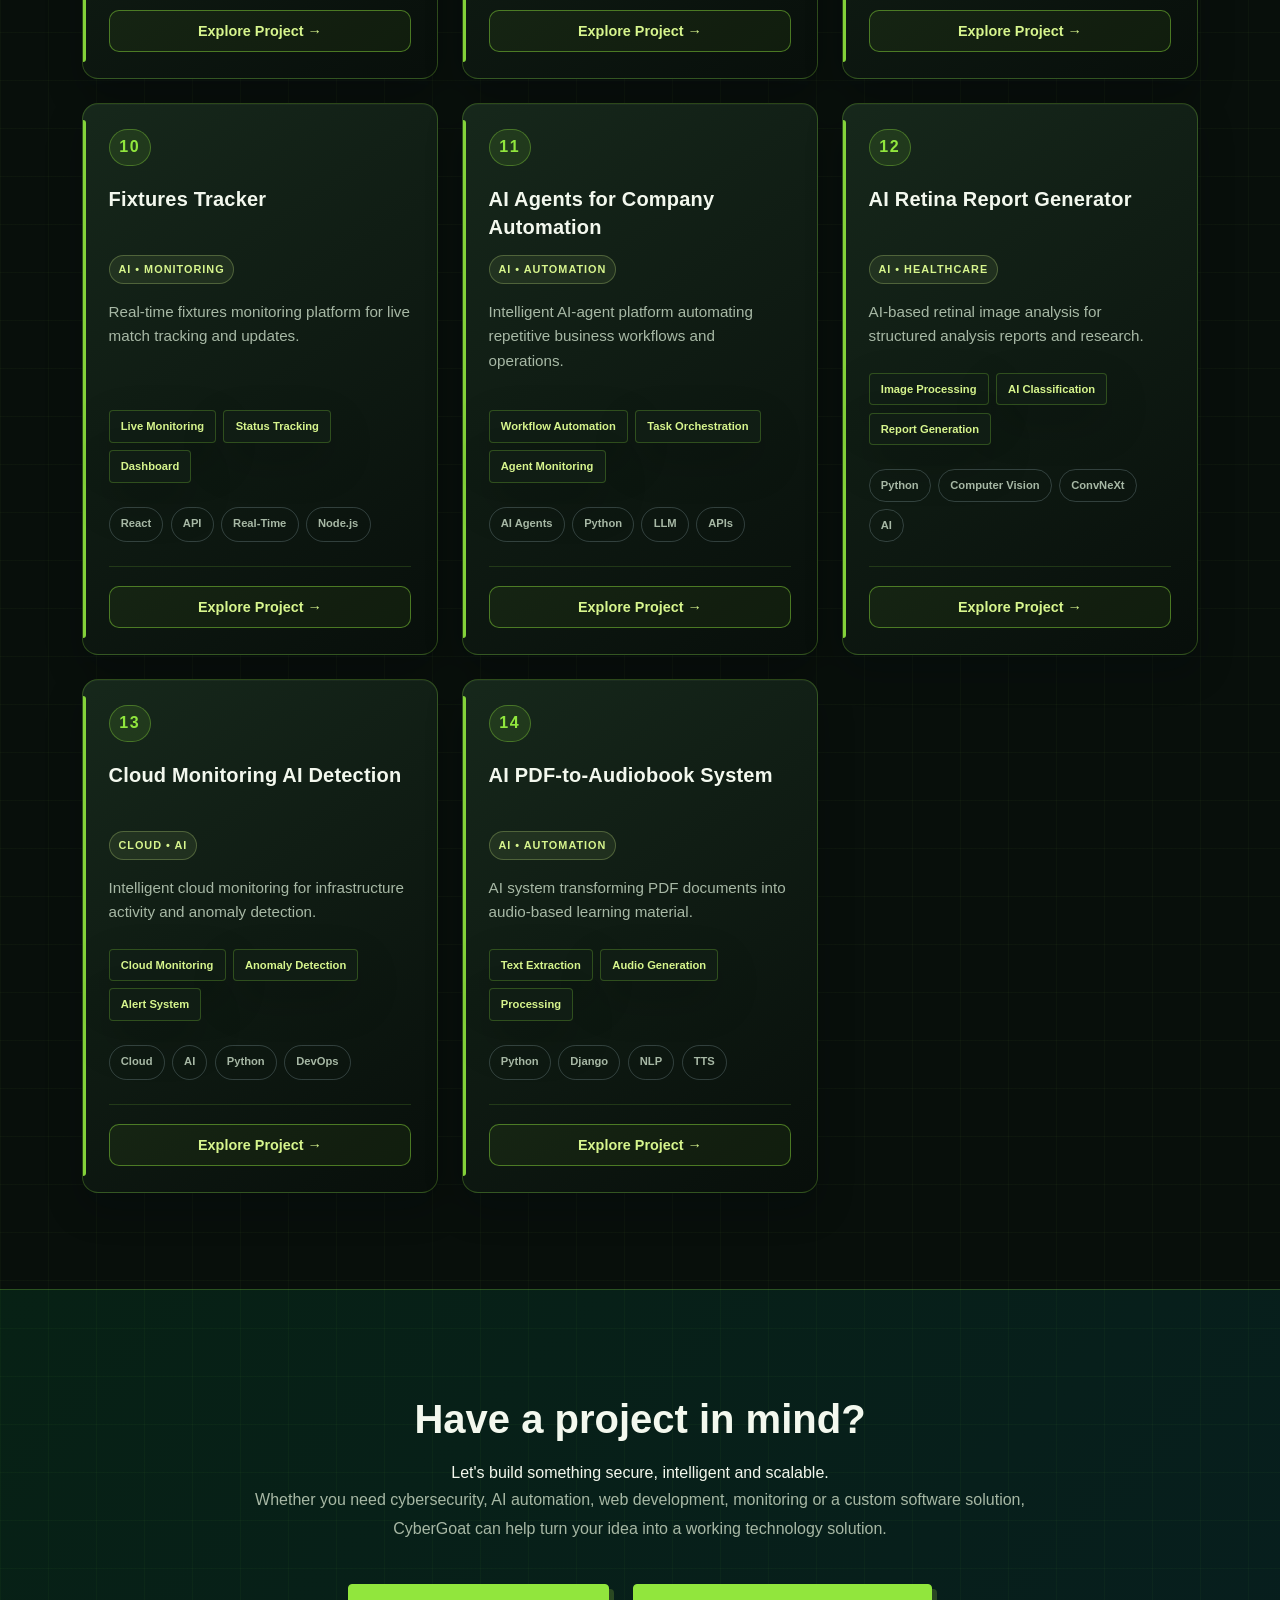
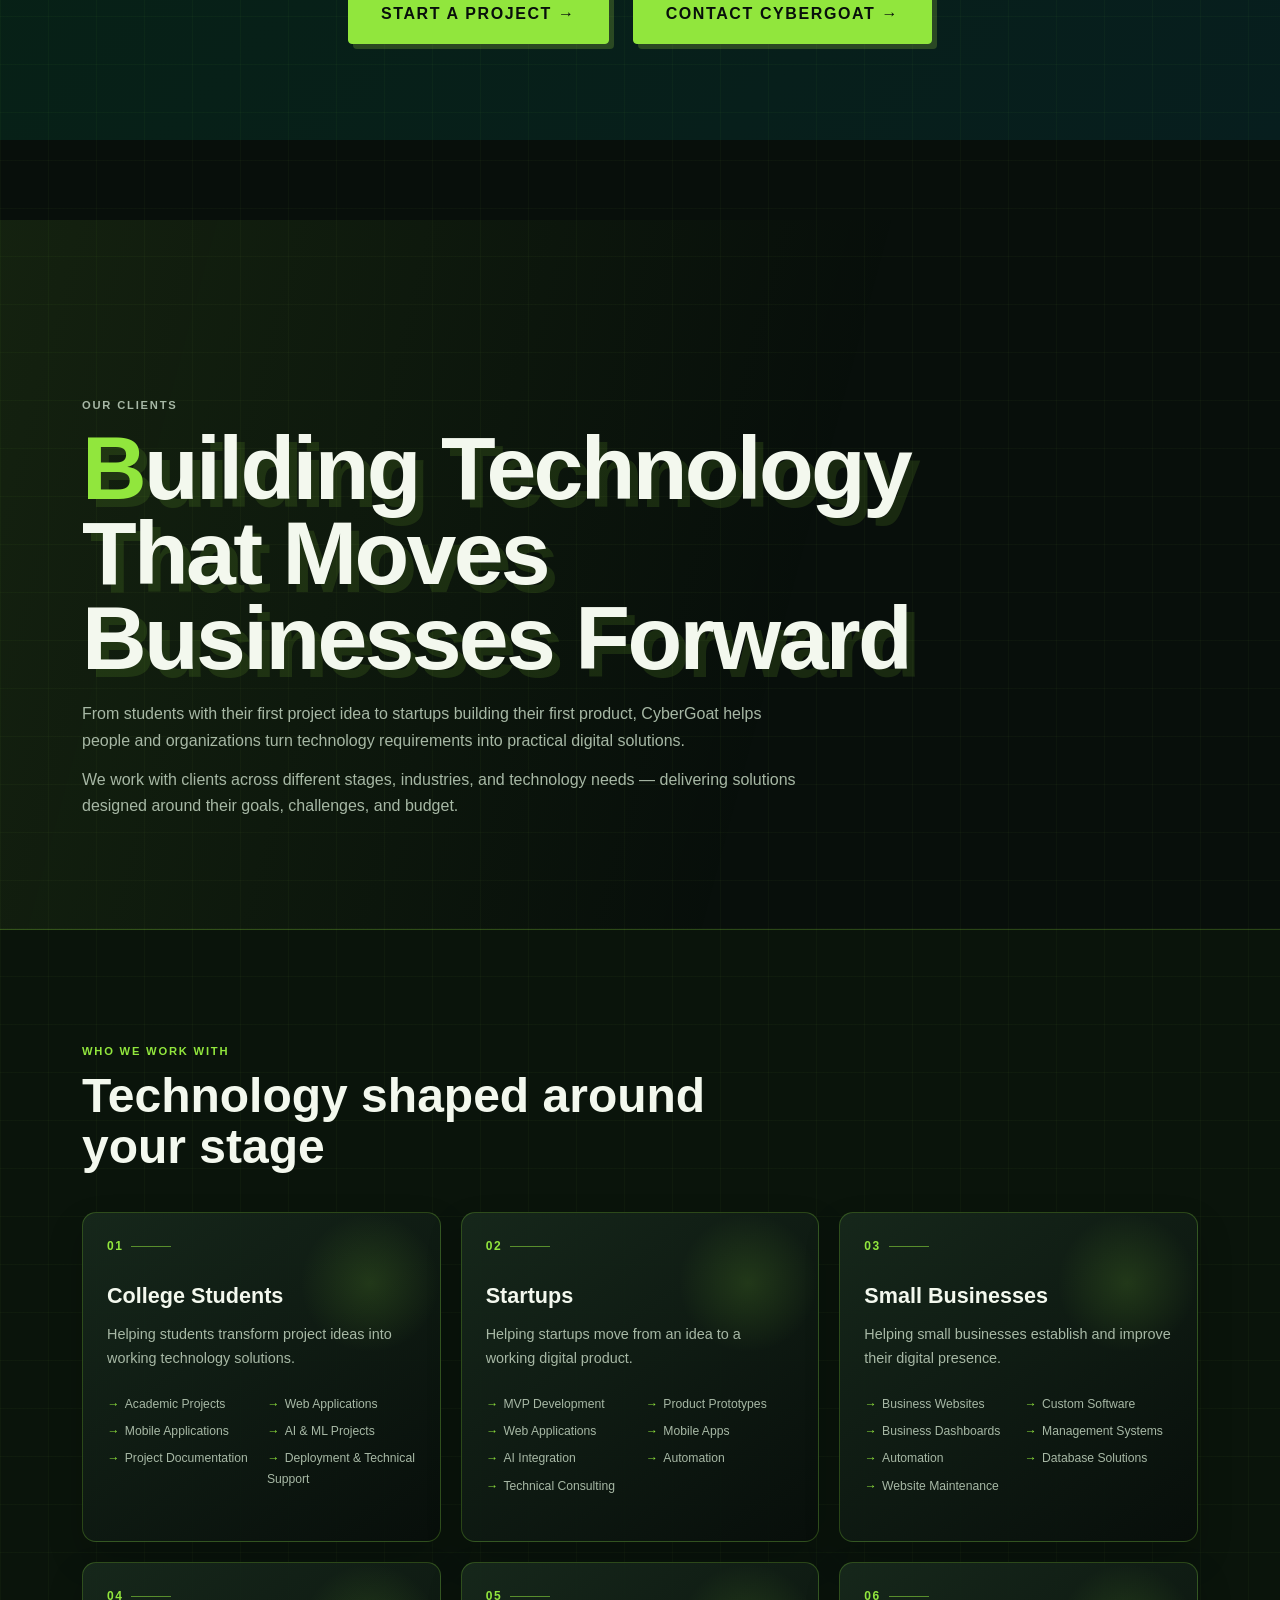
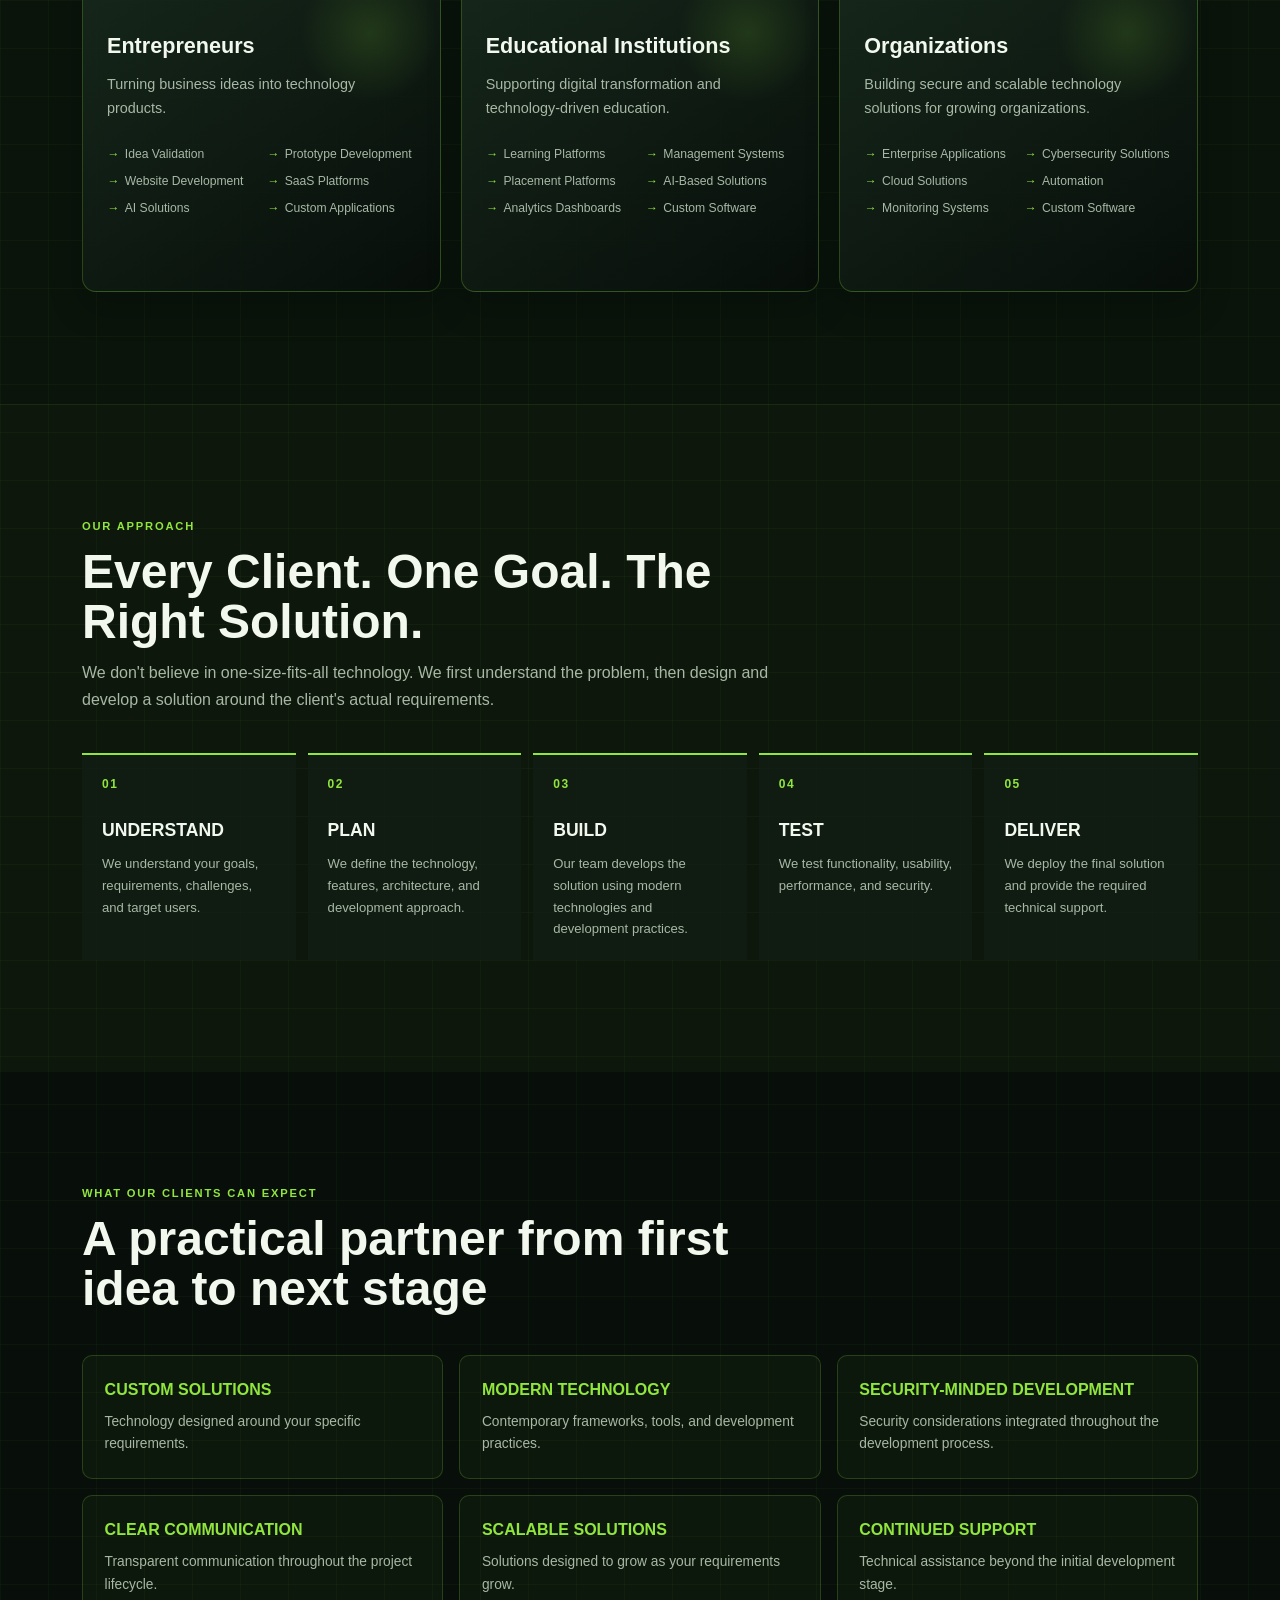
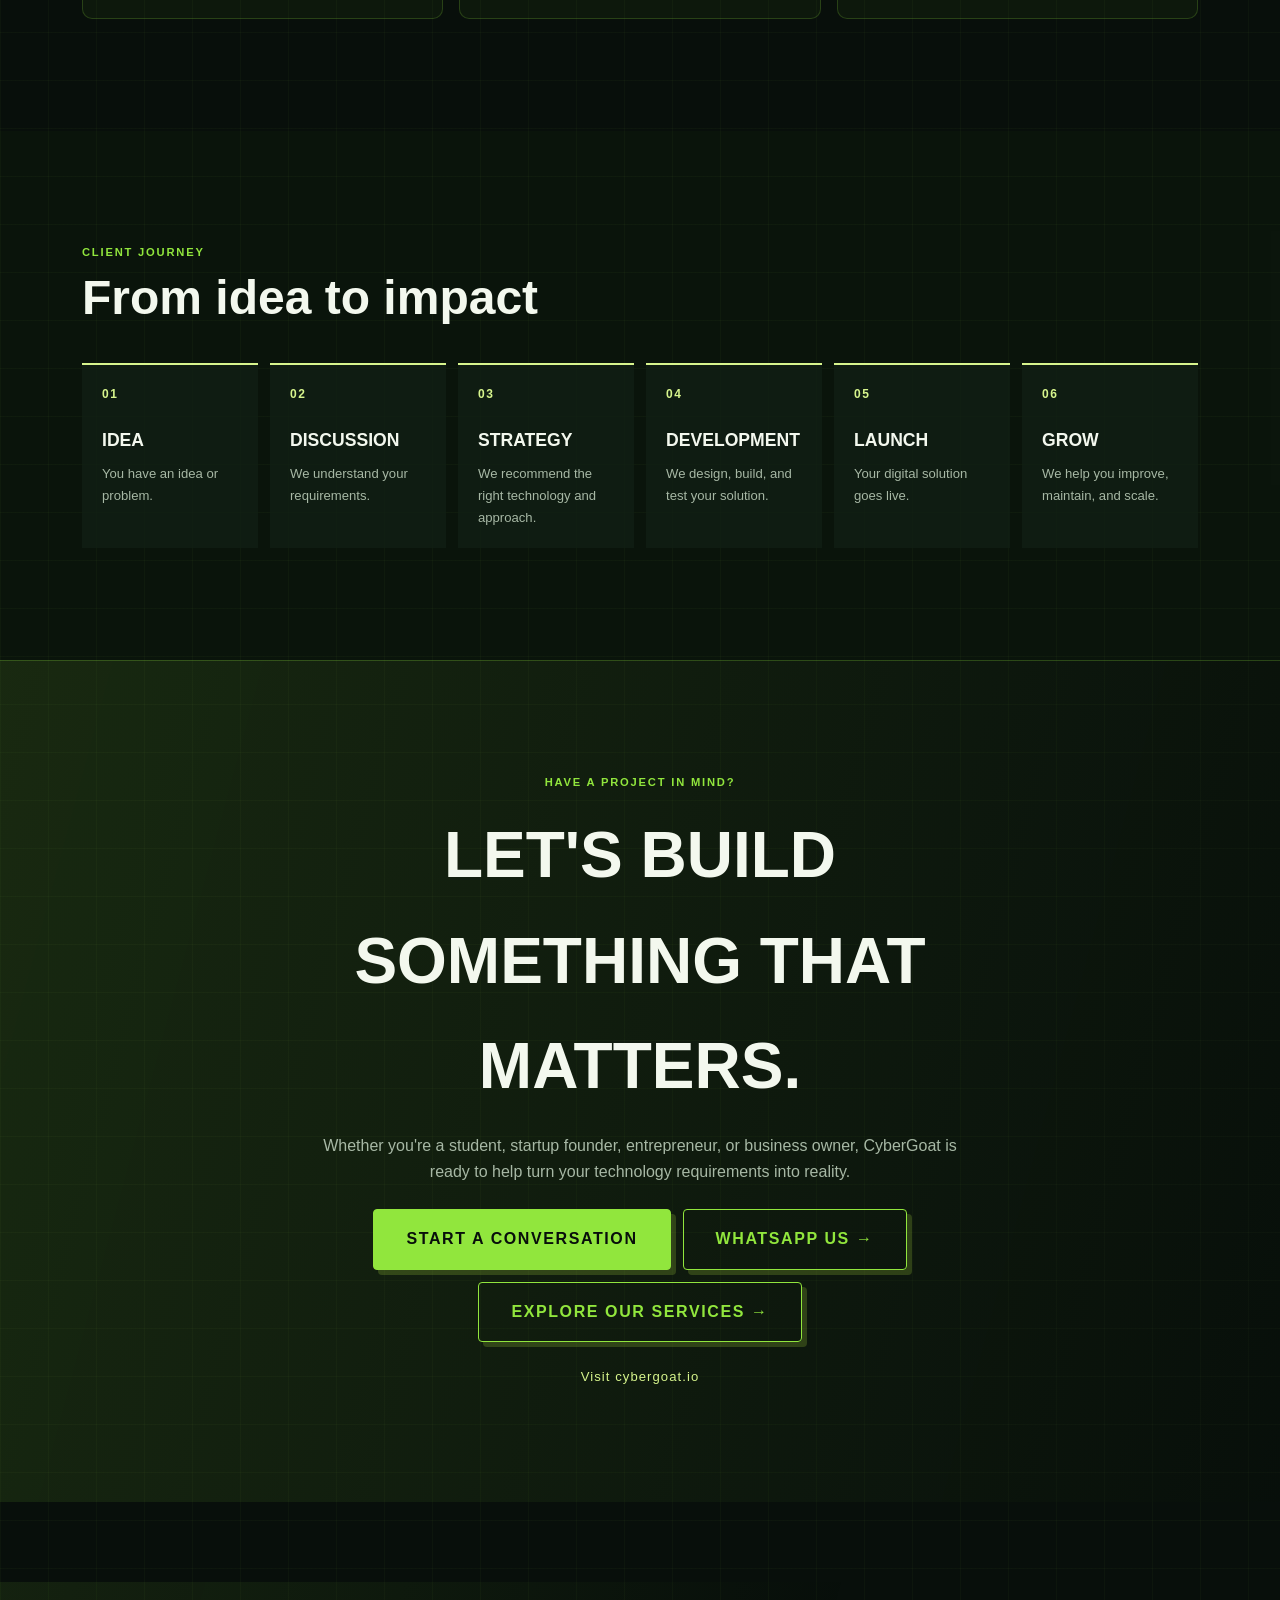
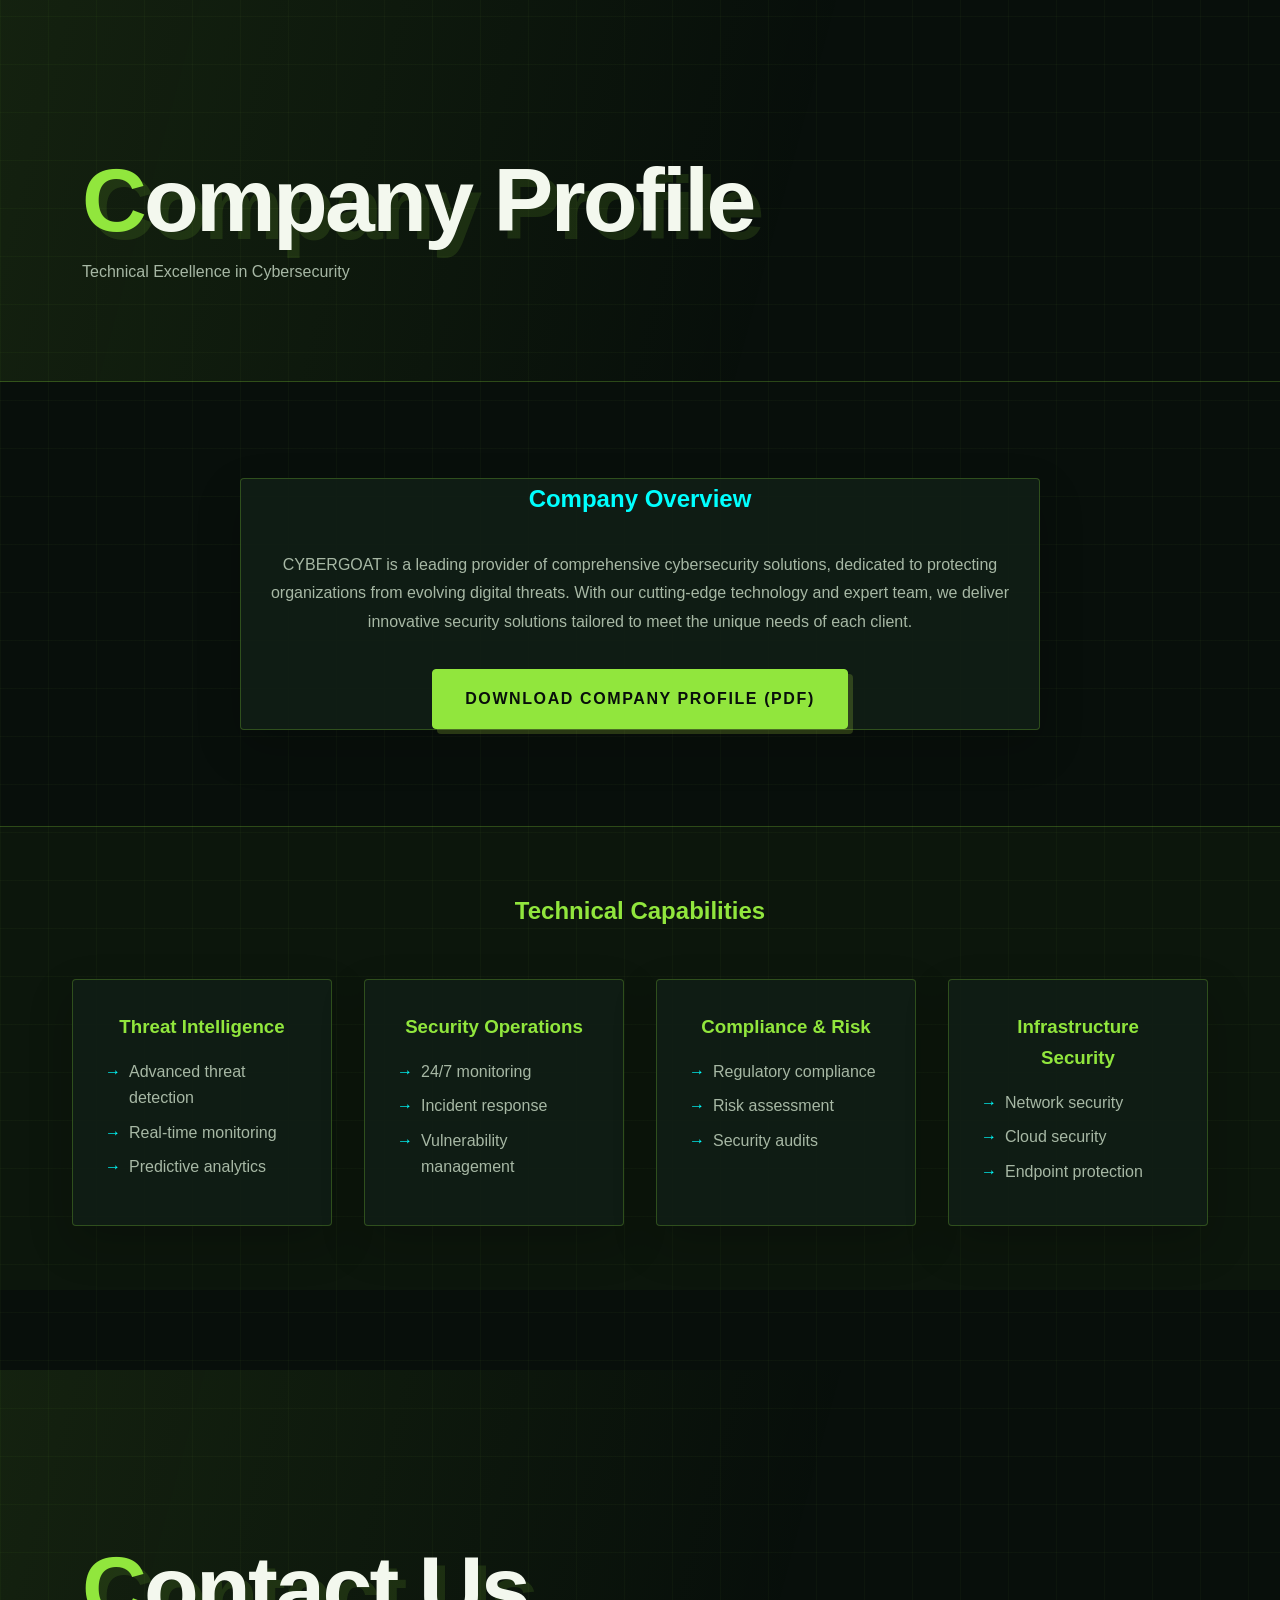
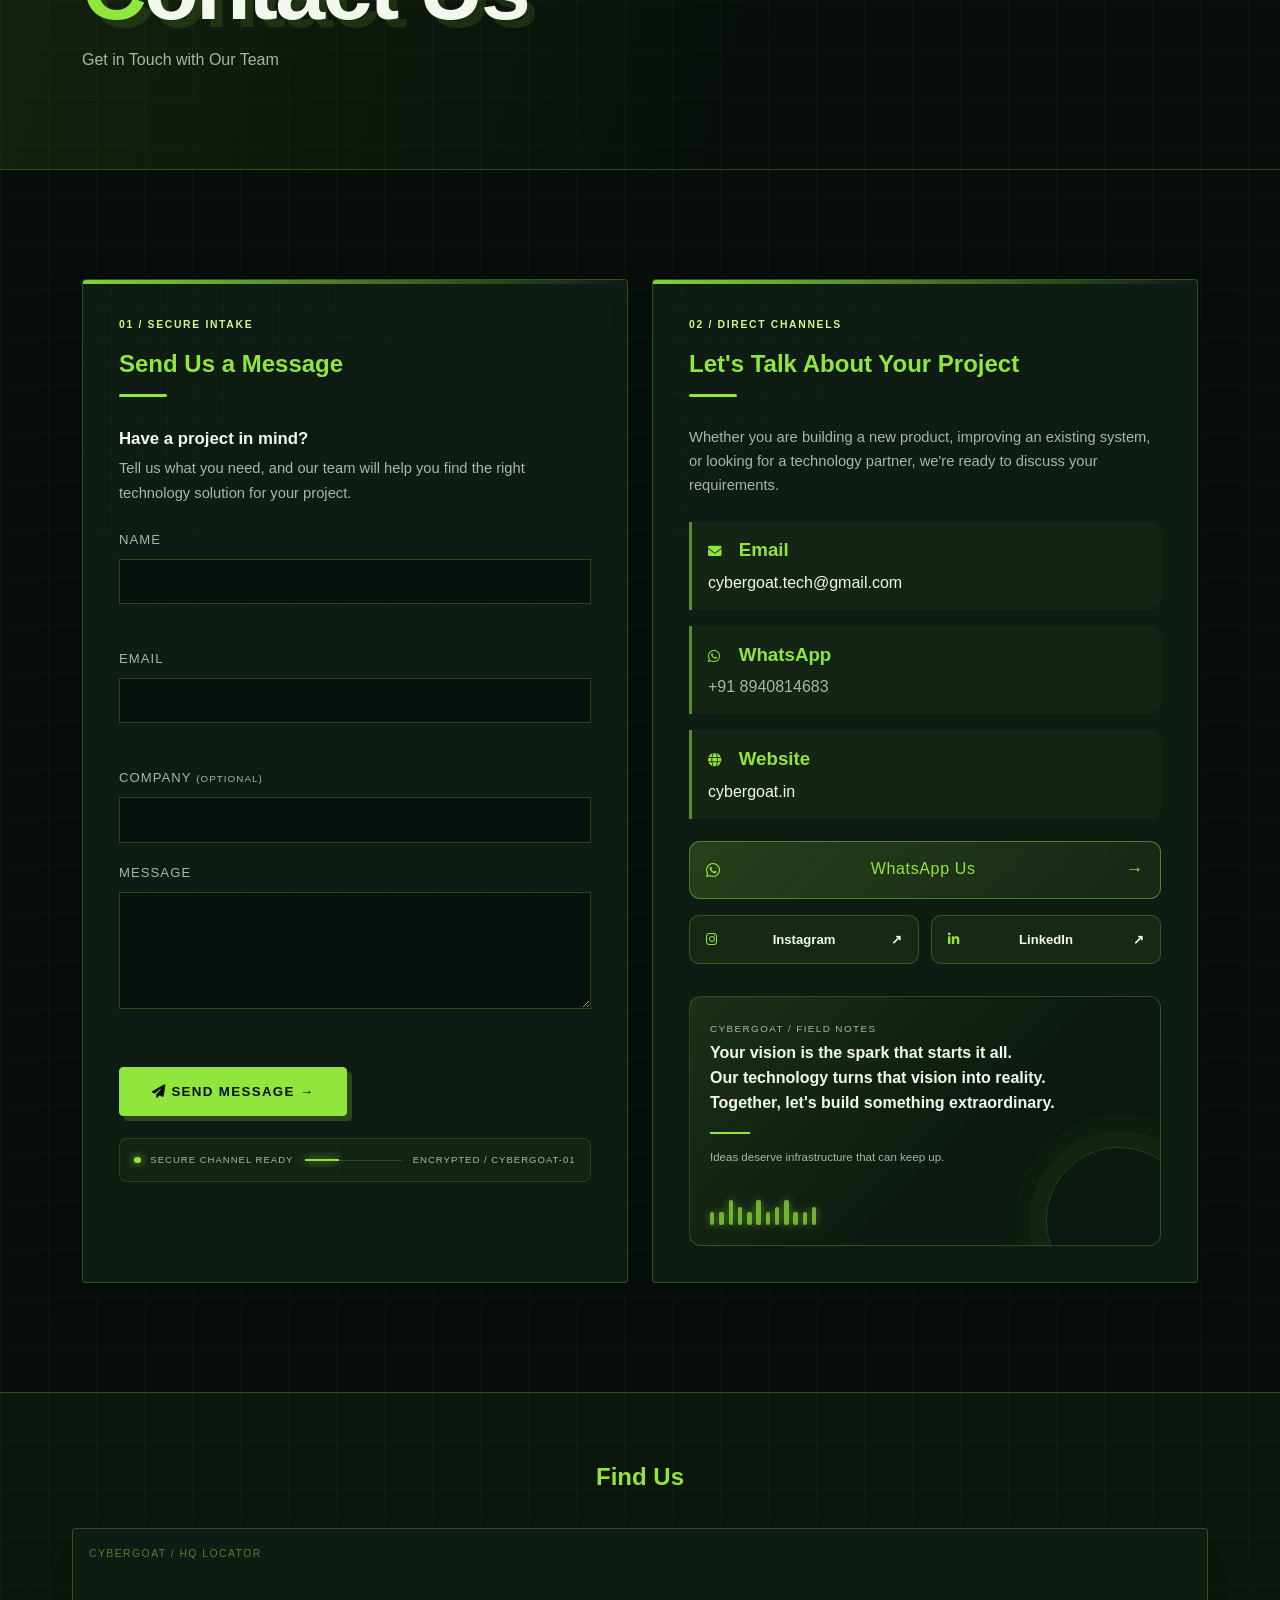
==== commit f435c4a4: "Update CyberGoat website and contact system" ====
--- a/index.html
+++ b/index.html
@@ -4,14 +4,20 @@
     <meta charset="UTF-8">
     <meta name="viewport" content="width=device-width, initial-scale=1.0">
     <title>CYBERGOAT - Cybersecurity Solutions</title>
+    <link rel="stylesheet" href="https://cdnjs.cloudflare.com/ajax/libs/font-awesome/6.5.2/css/all.min.css">
     <link rel="stylesheet" href="styles.css">
+    <link rel="stylesheet" href="about.css">
+    <link rel="stylesheet" href="projects.css">
+    <link rel="stylesheet" href="clients.css">
+    <link rel="stylesheet" href="profile.css">
+    <link rel="stylesheet" href="contact.css">
     <link rel="stylesheet" href="theme.css">
 </head>
 <body>
     <nav class="navbar">
         <div class="container">
             <div class="logo">
-                <a href="index.html">
+                <a href="#home">
                     <img class="logo-image" src="logo.png" alt="Cybergoat logo">
                     <span class="logo-text">CYBERGOAT</span>
                 </a>
@@ -22,25 +28,26 @@
                 <span></span>
             </button>
             <ul class="nav-links">
-                <li><a href="index.html">Home</a></li>
-                <li><a href="about.html">About</a></li>
-                <li><a href="projects.html">Projects</a></li>
-                <li><a href="clients.html">Clients</a></li>
-                <li><a href="profile.html">Profile</a></li>
-                <li><a href="contact.html">Contact</a></li>
+                <li><a href="#home">Home</a></li>
+                <li><a href="#about">About</a></li>
+                <li><a href="#projects">Projects</a></li>
+                <li><a href="#clients">Clients</a></li>
+                <li><a href="#profile">Profile</a></li>
+                <li><a href="#contact">Contact</a></li>
             </ul>
         </div>
     </nav>
 
     <main>
-        <section class="hero">
+        <section class="hero" id="home">
             <div class="hero-content">
                 <h1>CYBERGOAT</h1>
                 <p class="tagline">We are the future intelligence of cyber world</p>
                 <p class="subtitle">Securing Your Digital Future</p>
-                <a href="contact.html" class="cta-btn">Get Started</a>
+                <a href="#contact" class="cta-btn">Get Started</a>
             </div>
         </section>
+        <div id="page-sections" aria-live="polite"></div>
     </main>
     
     <script src="script.js"></script>
--- a/about.css
+++ b/about.css
@@ -0,0 +1,508 @@
+.about-page {
+    padding-top: 80px;
+    min-height: 100vh;
+    background: linear-gradient(to bottom, #000000, #001a1a);
+}
+
+.about-hero {
+    text-align: center;
+    padding: 4rem 2rem;
+    background: linear-gradient(45deg, rgba(0, 255, 255, 0.1), rgba(0, 102, 255, 0.1));
+}
+
+.about-hero h1 {
+    font-size: 3rem;
+    margin-bottom: 1rem;
+    background: linear-gradient(45deg, #00ffff, #0066ff);
+    -webkit-background-clip: text;
+    background-clip: text;
+    color: transparent;
+}
+
+.subtitle {
+    font-size: 1.5rem;
+    color: #ccc;
+}
+
+.container {
+    max-width: 1200px;
+    margin: 0 auto;
+    padding: 2rem;
+}
+
+.vision-mission {
+    padding: 4rem 0;
+}
+
+.vision-mission .container {
+    display: grid;
+    grid-template-columns: repeat(auto-fit, minmax(300px, 1fr));
+    gap: 2rem;
+}
+
+.card {
+    background: rgba(0, 255, 255, 0.05);
+    border: 1px solid rgba(0, 255, 255, 0.2);
+    border-radius: 10px;
+    padding: 2rem;
+    transition: transform 0.3s ease;
+}
+
+.card:hover {
+    transform: translateY(-5px);
+    box-shadow: 0 5px 15px rgba(0, 255, 255, 0.2);
+}
+
+.card h2 {
+    color: #00ffff;
+    margin-bottom: 1rem;
+}
+
+.team {
+    padding: 4rem 0;
+    text-align: center;
+}
+
+.team h2 {
+    margin-bottom: 3rem;
+    color: #00ffff;
+}
+
+.team-grid {
+    display: grid;
+    grid-template-columns: repeat(auto-fit, minmax(250px, 1fr));
+    gap: 2rem;
+    max-width: 1200px;
+    margin: 0 auto;
+    padding: 0 2rem;
+}
+
+.team-member {
+    background: rgba(0, 0, 0, 0.7);
+    border: 1px solid #00ffff;
+    border-radius: 10px;
+    padding: 2rem;
+    text-align: center;
+    transition: all 0.3s ease;
+    position: relative;
+    overflow: hidden;
+}
+
+.team-member:hover {
+    transform: translateY(-10px);
+    box-shadow: 0 0 20px rgba(0, 255, 255, 0.3);
+}
+
+.member-image {
+    width: 200px;
+    height: 200px;
+    margin: 0 auto 1.5rem;
+    border-radius: 50%;
+    overflow: hidden;
+    border: 3px solid #00ffff;
+    box-shadow: 0 0 15px rgba(0, 255, 255, 0.3);
+}
+
+.member-image img {
+    width: 100%;
+    height: 100%;
+    object-fit: fill;
+    transition: transform 0.3s ease;
+}
+
+.team-member:hover .member-image img {
+    transform: scale(1.1);
+}
+
+.team-member h3 {
+    color: #00ffff;
+    margin-bottom: 0.5rem;
+    font-size: 1.5rem;
+}
+
+.team-member .position {
+    color: #0066ff;
+    font-weight: 500;
+    margin-bottom: 1rem;
+}
+
+.team-member .bio {
+    color: #ffffff;
+    margin-bottom: 1.5rem;
+    line-height: 1.6;
+}
+
+.social-links {
+    display: flex;
+    justify-content: center;
+    gap: 1rem;
+    margin-top: 1rem;
+}
+
+.social-link {
+    color: #00ffff;
+    text-decoration: none;
+    padding: 0.5rem 1rem;
+    border: 1px solid #00ffff;
+    border-radius: 5px;
+    transition: all 0.3s ease;
+}
+
+.social-link:hover {
+    background: #00ffff;
+    color: #000000;
+}
+
+.differentiators {
+    padding: 4rem 0;
+    text-align: center;
+    background: linear-gradient(45deg, rgba(0, 255, 255, 0.05), rgba(0, 102, 255, 0.05));
+}
+
+.differentiators h2 {
+    margin-bottom: 3rem;
+    color: #00ffff;
+}
+
+.features-grid {
+    display: grid;
+    grid-template-columns: repeat(auto-fit, minmax(250px, 1fr));
+    gap: 2rem;
+    max-width: 1200px;
+    margin: 0 auto;
+    padding: 0 2rem;
+}
+
+.feature {
+    background: rgba(0, 255, 255, 0.05);
+    border: 1px solid rgba(0, 255, 255, 0.2);
+    border-radius: 10px;
+    padding: 2rem;
+    transition: transform 0.3s ease;
+}
+
+.feature:hover {
+    transform: translateY(-5px);
+    box-shadow: 0 5px 15px rgba(0, 255, 255, 0.2);
+}
+
+.feature h3 {
+    color: #00ffff;
+    margin-bottom: 1rem;
+}
+
+/* Responsive Design */
+@media screen and (max-width: 1200px) {
+    .container {
+        padding: 0 2rem;
+    }
+
+    .team-grid {
+        grid-template-columns: repeat(3, 1fr);
+        gap: 2rem;
+    }
+}
+
+@media screen and (max-width: 992px) {
+    .team-grid {
+        grid-template-columns: repeat(2, 1fr);
+        gap: 2rem;
+    }
+
+    .member-image {
+        width: 180px;
+        height: 180px;
+    }
+
+    .about-hero h1 {
+        font-size: 3rem;
+    }
+
+    .about-hero p {
+        font-size: 1.2rem;
+    }
+}
+
+@media screen and (max-width: 768px) {
+    .container {
+        padding: 0 1.5rem;
+    }
+
+    .team-grid {
+        grid-template-columns: 1fr;
+        max-width: 500px;
+        margin: 0 auto;
+    }
+
+    .member-image {
+        width: 160px;
+        height: 160px;
+    }
+
+    .about-hero h1 {
+        font-size: 2.5rem;
+    }
+
+    .about-hero p {
+        font-size: 1.1rem;
+    }
+
+    .team-member {
+        padding: 1.5rem;
+    }
+
+    .team-member h3 {
+        font-size: 1.3rem;
+    }
+
+    .team-member .bio {
+        font-size: 0.95rem;
+    }
+}
+
+.team {
+    position: relative;
+    padding: 5rem 0;
+    background: linear-gradient(180deg, rgba(145, 230, 61, .025), transparent 70%);
+}
+
+.team h2 {
+    position: relative;
+    width: max-content;
+    max-width: calc(100% - 2rem);
+    margin: 0 auto 2.5rem;
+    color: var(--lime);
+    font-family: var(--font-display);
+    letter-spacing: .03em;
+}
+
+.team h2::after {
+    content: '';
+    display: block;
+    width: 3.5rem;
+    height: 3px;
+    margin: .8rem auto 0;
+    border-radius: 3px;
+    background: var(--lime);
+    box-shadow: 0 0 14px rgba(145, 230, 61, .4);
+}
+
+.team-grid {
+    display: flex;
+    justify-content: center;
+    max-width: 760px;
+}
+
+.team-member {
+    width: 100%;
+    max-width: 680px;
+    padding: clamp(1.5rem, 4vw, 2.75rem);
+    border: 1px solid rgba(145, 230, 61, .3);
+    border-radius: 18px;
+    background: linear-gradient(145deg, rgba(23, 41, 28, .97), rgba(8, 15, 11, .97));
+    box-shadow: 0 22px 55px rgba(0, 0, 0, .28), inset 0 1px 0 rgba(255, 255, 255, .04);
+}
+
+.team-member::before {
+    content: 'CYBERGOAT / LEADERSHIP';
+    position: absolute;
+    top: 1rem;
+    left: 1.25rem;
+    color: rgba(145, 230, 61, .5);
+    font-size: .62rem;
+    letter-spacing: .14em;
+}
+
+.team-member:hover {
+    border-color: rgba(145, 230, 61, .65);
+    box-shadow: 0 28px 65px rgba(0, 0, 0, .38), 0 0 28px rgba(145, 230, 61, .1);
+    transform: translateY(-8px) rotateX(1deg);
+}
+
+.member-image {
+    width: 180px;
+    height: 180px;
+    margin: .8rem auto 1.5rem;
+    border: 3px solid var(--lime);
+    box-shadow: 0 0 0 6px rgba(145, 230, 61, .07), 0 0 30px rgba(145, 230, 61, .22);
+}
+
+.team-member h3 {
+    color: var(--cream);
+    font-family: var(--font-display);
+    font-size: clamp(1.5rem, 3vw, 2rem);
+}
+
+.team-member .position {
+    display: inline-block;
+    padding: .35rem .75rem;
+    border: 1px solid rgba(215, 245, 141, .25);
+    border-radius: 999px;
+    background: rgba(215, 245, 141, .08);
+    color: var(--signal);
+    font-size: .78rem;
+    letter-spacing: .06em;
+}
+
+.team-member .bio {
+    max-width: 570px;
+    margin: 1.25rem auto 1.5rem;
+    color: var(--muted);
+}
+
+.profile-cta {
+    position: relative;
+    z-index: 1;
+    max-width: 520px;
+    margin: 0 auto 1.25rem;
+    color: var(--cream);
+    font-size: .9rem;
+    line-height: 1.6;
+}
+
+.profile-cta span {
+    display: block;
+    margin-top: .25rem;
+    color: var(--lime);
+    font-size: .78rem;
+    letter-spacing: .05em;
+}
+
+.team-member .expertise {
+    display: flex;
+    flex-wrap: wrap;
+    justify-content: center;
+    gap: .55rem;
+    margin: 0 auto 1.5rem;
+}
+
+.team-member .expertise span {
+    padding: .42rem .72rem;
+    border: 1px solid rgba(145, 230, 61, .28);
+    border-radius: 999px;
+    background: rgba(145, 230, 61, .08);
+    color: #d7f58d;
+    font-size: .74rem;
+}
+
+.team-member .social-links {
+    position: relative;
+    z-index: 1;
+    width: max-content;
+    max-width: 100%;
+    margin: .75rem auto 0;
+    padding: .45rem;
+    border: 1px solid rgba(145, 230, 61, .18);
+    border-radius: 999px;
+    background: rgba(8, 15, 11, .58);
+    gap: .65rem;
+}
+
+.team-member .social-link {
+    display: inline-flex;
+    align-items: center;
+    justify-content: center;
+    min-width: 100px;
+    padding: .55rem .85rem;
+    background: linear-gradient(135deg, rgba(145, 230, 61, .14), rgba(145, 230, 61, .04));
+    border-color: rgba(145, 230, 61, .32);
+    border-radius: 999px;
+    color: var(--cream);
+    box-shadow: inset 0 1px 0 rgba(255, 255, 255, .05);
+    transition: background .25s ease, color .25s ease, border-color .25s ease, transform .25s ease;
+}
+
+.team-member .social-link:hover {
+    background: var(--lime);
+    border-color: var(--lime);
+    color: var(--ink);
+    transform: translateY(-2px);
+}
+
+@media (max-width: 600px) {
+    .team-member { padding: 2.25rem 1.2rem 1.5rem; }
+    .member-image { width: 150px; height: 150px; }
+    .team-member .social-links { flex-wrap: wrap; }
+}
+
+@media screen and (max-width: 576px) {
+    .container {
+        padding: 0 1rem;
+    }
+
+    .about-hero h1 {
+        font-size: 2rem;
+    }
+
+    .about-hero p {
+        font-size: 1rem;
+    }
+
+    .member-image {
+        width: 140px;
+        height: 140px;
+    }
+
+    .team-member {
+        padding: 1.2rem;
+    }
+
+    .social-links {
+        flex-direction: column;
+        gap: 0.5rem;
+    }
+
+    .social-link {
+        width: 100%;
+        text-align: center;
+    }
+}
+
+/* Landscape Mode Adjustments */
+@media screen and (max-height: 500px) and (orientation: landscape) {
+    .about-hero {
+        padding: 2rem 0;
+    }
+
+    .team-grid {
+        grid-template-columns: repeat(3, 1fr);
+    }
+
+    .member-image {
+        width: 120px;
+        height: 120px;
+    }
+}
+
+/* High-DPI Screen Adjustments */
+@media (-webkit-min-device-pixel-ratio: 2), (min-resolution: 192dpi) {
+    .team-member {
+        box-shadow: 0 0 20px rgba(0, 255, 255, 0.2);
+    }
+
+    .member-image {
+        box-shadow: 0 0 15px rgba(0, 255, 255, 0.4);
+    }
+}
+
+/* Print Styles */
+@media print {
+    .about-hero {
+        background: none;
+        color: #000;
+    }
+
+    .about-hero h1 {
+        color: #000;
+        text-shadow: none;
+    }
+
+    .team-member {
+        break-inside: avoid;
+        border: 1px solid #ccc;
+    }
+
+    .social-links {
+        display: none;
+    }
+} 
--- a/projects.css
+++ b/projects.css
@@ -0,0 +1,920 @@
+/* ============================================
+   CYBERGOAT PROJECTS SECTION STYLING
+   Premium Enterprise Portfolio Design
+   ============================================ */
+
+/* Color Variables */
+:root {
+    --bg-primary: #05070A;
+    --bg-secondary: #0B1120;
+    --card-bg: #111827;
+    --accent-green: #00FF88;
+    --accent-cyan: #00D9FF;
+    --text-primary: #F8FAFC;
+    --text-secondary: #94A3B8;
+    --border-color: #1E293B;
+    --warning: #F59E0B;
+    --danger: #FF3B3B;
+}
+
+.projects-page {
+    padding-top: 80px;
+    min-height: 100vh;
+    background: var(--bg-primary);
+}
+
+/* ========== HERO SECTION ========== */
+.projects-hero {
+    padding: 5rem 2rem;
+    background: linear-gradient(135deg, rgba(0, 255, 136, 0.08) 0%, rgba(0, 217, 255, 0.08) 100%);
+    border-bottom: 1px solid var(--border-color);
+    text-align: center;
+}
+
+.hero-content {
+    max-width: 900px;
+    margin: 0 auto;
+}
+
+.projects-hero h1 {
+    font-size: 3.5rem;
+    font-weight: 700;
+    color: var(--text-primary);
+    margin-bottom: 1rem;
+    letter-spacing: -1px;
+}
+
+.hero-subtitle {
+    font-size: 1.3rem;
+    color: var(--accent-cyan);
+    margin-bottom: 1rem;
+    font-weight: 600;
+}
+
+.hero-description {
+    font-size: 1rem;
+    color: var(--text-secondary);
+    line-height: 1.8;
+    margin-bottom: 3rem;
+    max-width: 700px;
+    margin-left: auto;
+    margin-right: auto;
+}
+
+.project-count {
+    display: inline-flex;
+    align-items: center;
+    gap: 0.75rem;
+    background: rgba(0, 255, 136, 0.1);
+    border: 1px solid var(--accent-green);
+    border-radius: 8px;
+    padding: 1rem 2rem;
+}
+
+.count-number {
+    font-size: 2rem;
+    font-weight: 700;
+    color: var(--accent-green);
+}
+
+.count-text {
+    font-size: 1rem;
+    color: var(--text-primary);
+    font-weight: 600;
+}
+
+/* ========== PORTFOLIO STATISTICS ========== */
+.portfolio-stats {
+    padding: 4rem 2rem;
+    background: var(--bg-secondary);
+    border-bottom: 1px solid var(--border-color);
+}
+
+.stats-grid {
+    display: grid;
+    grid-template-columns: repeat(auto-fit, minmax(250px, 1fr));
+    gap: 2rem;
+    max-width: 1200px;
+    margin: 0 auto;
+}
+
+.stat-item {
+    padding: 2rem;
+    background: linear-gradient(135deg, rgba(0, 255, 136, 0.05) 0%, rgba(0, 217, 255, 0.05) 100%);
+    border: 1px solid var(--border-color);
+    border-radius: 12px;
+    transition: all 0.3s ease;
+}
+
+.stat-item:hover {
+    border-color: var(--accent-green);
+    box-shadow: 0 0 20px rgba(0, 255, 136, 0.15);
+    transform: translateY(-4px);
+}
+
+.stat-number {
+    font-size: 2.5rem;
+    font-weight: 700;
+    color: var(--accent-green);
+    margin-bottom: 0.5rem;
+}
+
+.stat-icon {
+    font-size: 2.5rem;
+    margin-bottom: 0.5rem;
+    display: block;
+}
+
+.stat-label {
+    font-size: 1rem;
+    font-weight: 600;
+    color: var(--text-primary);
+    margin-bottom: 0.75rem;
+}
+
+.stat-tags {
+    font-size: 0.85rem;
+    color: var(--text-secondary);
+    line-height: 1.6;
+}
+
+.stat-description {
+    font-size: 0.9rem;
+    color: var(--text-secondary);
+    line-height: 1.6;
+}
+
+/* ========== FILTERS SECTION ========== */
+.filters-section {
+    padding: 2.5rem 2rem;
+    background: var(--bg-primary);
+    border-bottom: 1px solid var(--border-color);
+}
+
+.filters-container {
+    max-width: 1200px;
+    margin: 0 auto;
+    display: flex;
+    flex-wrap: wrap;
+    gap: 1rem;
+    justify-content: center;
+}
+
+.filter-btn {
+    padding: 0.75rem 1.5rem;
+    background: transparent;
+    border: 1px solid var(--border-color);
+    color: var(--text-secondary);
+    border-radius: 8px;
+    cursor: pointer;
+    font-size: 0.95rem;
+    font-weight: 600;
+    transition: all 0.3s ease;
+    white-space: nowrap;
+}
+
+.filter-btn:hover {
+    border-color: var(--accent-cyan);
+    color: var(--accent-cyan);
+}
+
+.filter-btn.active {
+    background: linear-gradient(135deg, var(--accent-green) 0%, var(--accent-cyan) 100%);
+    border-color: var(--accent-green);
+    color: var(--bg-primary);
+    box-shadow: 0 0 15px rgba(0, 255, 136, 0.3);
+}
+
+/* ========== PROJECTS GRID ========== */
+.projects-grid-section {
+    padding: 4rem 2rem;
+    background: var(--bg-primary);
+}
+
+.projects-grid {
+    max-width: 1200px;
+    margin: 0 auto;
+    display: grid;
+    grid-template-columns: repeat(3, 1fr);
+    gap: 2rem;
+}
+
+.project-card {
+    display: flex;
+    flex-direction: column;
+    background: var(--card-bg);
+    border: 1px solid var(--border-color);
+    border-radius: 12px;
+    padding: 2rem;
+    transition: all 0.3s ease;
+    position: relative;
+    overflow: hidden;
+    opacity: 1;
+    min-height: 390px;
+    isolation: isolate;
+}
+
+.project-card:not(.visible) {
+    display: none;
+}
+
+@keyframes fadeInUp {
+    from {
+        opacity: 0;
+        transform: translateY(20px);
+    }
+    to {
+        opacity: 1;
+        transform: translateY(0);
+    }
+}
+
+.project-card::before {
+    content: '';
+    position: absolute;
+    top: 0;
+    left: 0;
+    right: 0;
+    bottom: 0;
+    background: radial-gradient(circle at 50% 0%, rgba(0, 255, 136, 0.1) 0%, transparent 70%);
+    opacity: 0;
+    transition: opacity 0.3s ease;
+    pointer-events: none;
+}
+
+.project-card::after {
+    content: '';
+    position: absolute;
+    top: 0;
+    left: 0;
+    width: 4px;
+    height: 100%;
+    background: var(--accent-green);
+    opacity: .7;
+    transition: opacity .3s ease, width .3s ease;
+    z-index: -1;
+}
+
+.project-card:hover {
+    border-color: var(--accent-green);
+    box-shadow: 0 0 30px rgba(0, 255, 136, 0.2);
+    transform: translateY(-8px);
+}
+
+.project-card:hover::before {
+    opacity: 1;
+}
+
+.project-card:hover::after {
+    width: 7px;
+    opacity: 1;
+}
+
+.project-number {
+    font-size: 2.5rem;
+    font-weight: 700;
+    color: var(--accent-green);
+    margin-bottom: 1rem;
+    opacity: 0.8;
+    transition: all 0.3s ease;
+}
+
+.project-card:hover .project-number {
+    opacity: 1;
+    color: var(--accent-cyan);
+}
+
+.project-title {
+    font-size: 1.3rem;
+    font-weight: 700;
+    color: var(--text-primary);
+    margin-bottom: 0.75rem;
+    line-height: 1.4;
+    min-height: 3.65rem;
+}
+
+.project-category {
+    font-size: 0.75rem;
+    font-weight: 700;
+    color: var(--accent-cyan);
+    letter-spacing: 1px;
+    margin-bottom: 1rem;
+}
+
+.project-description {
+    font-size: 0.95rem;
+    color: var(--text-secondary);
+    line-height: 1.6;
+    margin-bottom: 1.5rem;
+    flex-grow: 1;
+}
+
+.project-features {
+    display: flex;
+    flex-wrap: wrap;
+    gap: 0.5rem;
+    margin-bottom: 1.5rem;
+    min-height: 2.2rem;
+}
+
+.feature {
+    display: inline-block;
+    padding: 0.4rem 0.8rem;
+    background: rgba(0, 255, 136, 0.1);
+    border: 1px solid rgba(0, 255, 136, 0.3);
+    color: var(--accent-green);
+    border-radius: 4px;
+    font-size: 0.75rem;
+    font-weight: 600;
+}
+
+.project-tech {
+    display: flex;
+    flex-wrap: wrap;
+    gap: 0.5rem;
+    margin-bottom: 1.5rem;
+    min-height: 2.2rem;
+}
+
+.tech-tag {
+    display: inline-block;
+    padding: 0.4rem 0.8rem;
+    background: transparent;
+    border: 1px solid var(--border-color);
+    color: var(--text-secondary);
+    border-radius: 4px;
+    font-size: 0.75rem;
+    font-weight: 600;
+    transition: all 0.3s ease;
+}
+
+.project-card:hover .tech-tag {
+    border-color: var(--accent-green);
+    color: var(--accent-green);
+}
+
+.project-footer {
+    margin-top: auto;
+    border-top: 1px solid var(--border-color);
+    padding-top: 1.5rem;
+}
+
+.view-project-btn {
+    width: 100%;
+    padding: 0.75rem 1.5rem;
+    background: transparent;
+    border: 1px solid var(--accent-green);
+    color: var(--accent-green);
+    border-radius: 6px;
+    cursor: pointer;
+    font-size: 0.9rem;
+    font-weight: 600;
+    transition: all 0.3s ease;
+}
+
+.view-project-btn:hover {
+    background: rgba(0, 255, 136, 0.1);
+    box-shadow: 0 0 15px rgba(0, 255, 136, 0.3);
+}
+
+/* ========== CTA SECTION ========== */
+.projects-cta {
+    padding: 4rem 2rem;
+    background: linear-gradient(135deg, rgba(0, 255, 136, 0.08) 0%, rgba(0, 217, 255, 0.08) 100%);
+    border-top: 1px solid var(--border-color);
+    text-align: center;
+}
+
+.cta-content {
+    max-width: 800px;
+    margin: 0 auto;
+}
+
+.projects-cta h2 {
+    font-size: 2.5rem;
+    font-weight: 700;
+    color: var(--text-primary);
+    margin-bottom: 0.5rem;
+}
+
+.projects-cta > div > p:nth-of-type(1) {
+    font-size: 1.2rem;
+    color: var(--accent-cyan);
+    margin-bottom: 1rem;
+    font-weight: 600;
+}
+
+.cta-description {
+    font-size: 1rem;
+    color: var(--text-secondary);
+    line-height: 1.8;
+    margin-bottom: 2.5rem;
+}
+
+.cta-buttons {
+    display: flex;
+    gap: 1.5rem;
+    justify-content: center;
+    flex-wrap: wrap;
+}
+
+.cta-btn {
+    padding: 1rem 2rem;
+    border-radius: 8px;
+    cursor: pointer;
+    font-size: 1rem;
+    font-weight: 600;
+    transition: all 0.3s ease;
+    text-decoration: none;
+    display: inline-block;
+    border: none;
+}
+
+.primary-btn {
+    background: linear-gradient(135deg, var(--accent-green) 0%, var(--accent-cyan) 100%);
+    color: var(--bg-primary);
+    box-shadow: 0 0 20px rgba(0, 255, 136, 0.3);
+}
+
+.primary-btn:hover {
+    transform: translateY(-2px);
+    box-shadow: 0 0 30px rgba(0, 255, 136, 0.5);
+}
+
+.secondary-btn {
+    background: transparent;
+    border: 2px solid var(--accent-cyan);
+    color: var(--accent-cyan);
+}
+
+.secondary-btn:hover {
+    background: rgba(0, 217, 255, 0.1);
+    box-shadow: 0 0 20px rgba(0, 217, 255, 0.3);
+}
+
+/* ========== PROJECT MODAL ========== */
+.project-modal {
+    display: none;
+    position: fixed;
+    top: 0;
+    left: 0;
+    right: 0;
+    bottom: 0;
+    background: rgba(5, 7, 10, 0.9);
+    z-index: 1000;
+    overflow-y: auto;
+    backdrop-filter: blur(5px);
+}
+
+.project-modal.active {
+    display: flex;
+    align-items: center;
+    justify-content: center;
+    animation: fadeIn 0.3s ease;
+}
+
+@keyframes fadeIn {
+    from { opacity: 0; }
+    to { opacity: 1; }
+}
+
+.modal-content {
+    background: var(--bg-secondary);
+    border: 1px solid var(--border-color);
+    border-radius: 12px;
+    padding: 3rem;
+    max-width: 800px;
+    width: 90%;
+    max-height: 90vh;
+    overflow-y: auto;
+    position: relative;
+}
+
+.modal-close {
+    position: absolute;
+    top: 1.5rem;
+    right: 1.5rem;
+    background: transparent;
+    border: none;
+    color: var(--text-secondary);
+    font-size: 2rem;
+    cursor: pointer;
+    transition: all 0.3s ease;
+}
+
+.modal-close:hover {
+    color: var(--accent-green);
+}
+
+.modal-body h2 {
+    font-size: 2rem;
+    color: var(--text-primary);
+    margin-bottom: 1rem;
+}
+
+.modal-meta {
+    display: flex;
+    gap: 1rem;
+    margin-bottom: 2rem;
+}
+
+.modal-category {
+    display: inline-block;
+    font-size: 0.75rem;
+    font-weight: 700;
+    color: var(--accent-cyan);
+    letter-spacing: 1px;
+    background: rgba(0, 217, 255, 0.1);
+    padding: 0.5rem 1rem;
+    border-radius: 6px;
+}
+
+.modal-status {
+    display: inline-block;
+    font-size: 0.75rem;
+    font-weight: 700;
+    color: var(--accent-green);
+    letter-spacing: 1px;
+    background: rgba(0, 255, 136, 0.1);
+    padding: 0.5rem 1rem;
+    border-radius: 6px;
+}
+
+.modal-section {
+    margin-bottom: 2rem;
+}
+
+.modal-section h3 {
+    font-size: 1.1rem;
+    color: var(--accent-green);
+    margin-bottom: 1rem;
+    font-weight: 700;
+}
+
+.modal-section p {
+    color: var(--text-secondary);
+    line-height: 1.8;
+    margin-bottom: 1rem;
+}
+
+.features-list {
+    list-style: none;
+    padding: 0;
+    display: grid;
+    grid-template-columns: repeat(2, 1fr);
+    gap: 0.5rem;
+}
+
+.features-list li {
+    color: var(--text-secondary);
+    padding: 0.5rem 0;
+    border-bottom: 1px solid rgba(30, 41, 59, 0.5);
+}
+
+.features-list li::before {
+    content: '✓ ';
+    color: var(--accent-green);
+    font-weight: 700;
+    margin-right: 0.5rem;
+}
+
+.tech-stack {
+    display: flex;
+    flex-wrap: wrap;
+    gap: 0.75rem;
+}
+
+.modal-body .tech-tag {
+    background: rgba(0, 255, 136, 0.1);
+    border-color: var(--accent-green);
+    color: var(--accent-green);
+}
+
+/* ========== RESPONSIVE DESIGN ========== */
+@media (max-width: 1024px) {
+    .projects-grid {
+        grid-template-columns: repeat(2, 1fr);
+    }
+    
+}
+
+@media (max-width: 768px) {
+    .projects-hero h1 {
+        font-size: 2.5rem;
+    }
+    
+    .projects-grid {
+        grid-template-columns: 1fr;
+    }
+    
+    .filters-container {
+        gap: 0.75rem;
+    }
+    
+    .filter-btn {
+        font-size: 0.85rem;
+        padding: 0.6rem 1.2rem;
+    }
+    
+    .modal-content {
+        padding: 2rem;
+    }
+    
+    .cta-buttons {
+        flex-direction: column;
+    }
+    
+    .cta-btn {
+        width: 100%;
+    }
+    
+    .portfolio-stats {
+        padding: 2rem;
+    }
+    
+    .stats-grid {
+        grid-template-columns: 1fr;
+        gap: 1.5rem;
+    }
+}
+
+@media (max-width: 480px) {
+    .projects-hero {
+        padding: 3rem 1rem;
+    }
+    
+    .projects-hero h1 {
+        font-size: 1.8rem;
+    }
+    
+    .hero-subtitle {
+        font-size: 1rem;
+    }
+    
+    .project-card {
+        padding: 1.5rem;
+    }
+    
+    .project-number {
+        font-size: 1.8rem;
+    }
+    
+    .project-title {
+        font-size: 1.1rem;
+    }
+    
+    .features-list {
+        grid-template-columns: 1fr;
+    }
+    
+    .modal-body .features-list {
+        grid-template-columns: 1fr;
+    }
+}
+
+/* Distinct portfolio card direction */
+:root {
+    --bg-primary: #080f0b;
+    --bg-secondary: #101b14;
+    --card-bg: rgba(17, 31, 22, .9);
+    --accent-green: #91e63d;
+    --accent-cyan: #d7f58d;
+    --text-primary: #f3f8ee;
+    --text-secondary: #a7b8a5;
+    --border-color: rgba(145, 230, 61, .25);
+    --warning: #d7f58d;
+}
+
+.projects-page {
+    background: var(--bg-primary);
+    background-image: radial-gradient(circle at 15% 15%, rgba(145, 230, 61, .08), transparent 28rem), linear-gradient(180deg, transparent, rgba(8, 15, 11, .75));
+}
+
+.projects-grid-section {
+    background: transparent;
+}
+
+.projects-grid {
+    gap: 1.5rem;
+    align-items: stretch;
+}
+
+.project-card {
+    min-height: 410px;
+    padding: 1.6rem;
+    border: 1px solid var(--border-color);
+    border-radius: 16px;
+    background: linear-gradient(145deg, rgba(23, 41, 28, .97), rgba(8, 15, 11, .97));
+    box-shadow: 0 16px 35px rgba(0, 8, 14, .28), inset 0 1px 0 rgba(255, 255, 255, .035);
+    transition: transform .3s ease, border-color .3s ease, box-shadow .3s ease;
+}
+
+.project-card::before {
+    background: radial-gradient(circle at 90% 0%, rgba(145, 230, 61, .14), transparent 48%), linear-gradient(135deg, rgba(145, 230, 61, .06), transparent 55%);
+}
+
+.project-card::after {
+    top: 1rem;
+    left: 0;
+    width: 3px;
+    height: calc(100% - 2rem);
+    border-radius: 0 4px 4px 0;
+    background: var(--accent-green);
+    opacity: .9;
+}
+
+.project-card:hover {
+    border-color: rgba(145, 230, 61, .62);
+    box-shadow: 0 22px 42px rgba(0, 8, 4, .4), 0 0 28px rgba(145, 230, 61, .12);
+    transform: translateY(-8px);
+}
+
+.project-card:hover::after {
+    width: 5px;
+    background: var(--accent-cyan);
+}
+
+.project-number {
+    width: max-content;
+    padding: .25rem .6rem;
+    margin-bottom: 1.2rem;
+    border: 1px solid rgba(145, 230, 61, .35);
+    border-radius: 999px;
+    background: rgba(145, 230, 61, .1);
+    color: var(--accent-green);
+    font-size: 1rem;
+    letter-spacing: .1em;
+    opacity: 1;
+}
+
+.project-card:hover .project-number {
+    color: var(--accent-green);
+}
+
+.project-title {
+    min-height: 3.65rem;
+    font-size: 1.25rem;
+    letter-spacing: .01em;
+}
+
+.project-category {
+    width: max-content;
+    max-width: 100%;
+    padding: .28rem .55rem;
+    border: 1px solid rgba(215, 245, 141, .25);
+    border-radius: 999px;
+    background: rgba(215, 245, 141, .08);
+    color: var(--accent-cyan);
+    font-size: .68rem;
+}
+
+.project-description {
+    color: var(--text-secondary);
+}
+
+.project-features, .project-tech {
+    gap: .45rem;
+}
+
+.feature, .tech-tag {
+    border-radius: 999px;
+    padding: .38rem .7rem;
+    font-size: .7rem;
+}
+
+.feature {
+    background: rgba(145, 230, 61, .1);
+    border-color: rgba(145, 230, 61, .3);
+    color: #d7f58d;
+}
+
+.tech-tag {
+    border-color: rgba(157, 184, 194, .26);
+    color: var(--text-secondary);
+}
+
+.project-footer {
+    border-top-color: rgba(145, 230, 61, .16);
+    padding-top: 1.2rem;
+}
+
+.view-project-btn {
+    border-radius: 10px;
+    background: rgba(145, 230, 61, .06);
+    border-color: rgba(145, 230, 61, .45);
+    color: var(--accent-cyan);
+    transition: background .3s ease, color .3s ease, transform .3s ease;
+}
+
+.view-project-btn:hover {
+    background: var(--accent-cyan);
+    color: var(--bg-primary);
+    transform: translateY(-2px);
+}
+
+.project-modal {
+    background: rgba(4, 10, 7, .82);
+    backdrop-filter: blur(12px);
+}
+
+.modal-content {
+    background: linear-gradient(145deg, rgba(23, 41, 28, .98), rgba(8, 15, 11, .98));
+    border: 1px solid rgba(145, 230, 61, .38);
+    border-radius: 16px;
+    box-shadow: 0 24px 70px rgba(0, 0, 0, .5), 0 0 30px rgba(145, 230, 61, .08);
+}
+
+.modal-close {
+    top: 1.25rem;
+    right: 1.25rem;
+    width: 2.25rem;
+    height: 2.25rem;
+    border: 1px solid rgba(145, 230, 61, .28);
+    border-radius: 50%;
+    color: var(--text-secondary);
+    font-size: 1.5rem;
+    line-height: 1;
+}
+
+.modal-close:hover {
+    background: rgba(145, 230, 61, .12);
+    color: var(--accent-green);
+}
+
+.modal-body h2 {
+    color: var(--text-primary);
+    font-size: clamp(1.5rem, 3vw, 2rem);
+    padding-right: 2.5rem;
+}
+
+.modal-meta {
+    flex-wrap: wrap;
+    gap: .55rem;
+    margin-bottom: 2rem;
+}
+
+.modal-category, .modal-status {
+    padding: .35rem .7rem;
+    border-radius: 999px;
+    font-size: .68rem;
+}
+
+.modal-category {
+    background: rgba(215, 245, 141, .08);
+    border: 1px solid rgba(215, 245, 141, .25);
+    color: var(--accent-cyan);
+}
+
+.modal-status {
+    background: rgba(145, 230, 61, .1);
+    border: 1px solid rgba(145, 230, 61, .3);
+    color: var(--accent-green);
+}
+
+.modal-section {
+    margin-bottom: 1.5rem;
+    padding-top: 1.25rem;
+    border-top: 1px solid rgba(145, 230, 61, .14);
+}
+
+.modal-section h3 {
+    color: var(--accent-green);
+    font-size: .85rem;
+    letter-spacing: .1em;
+    text-transform: uppercase;
+}
+
+.modal-section p {
+    color: var(--text-secondary);
+    line-height: 1.7;
+}
+
+.features-list {
+    grid-template-columns: repeat(2, minmax(0, 1fr));
+    gap: .6rem;
+}
+
+.features-list li {
+    padding: .55rem .7rem;
+    border: 1px solid rgba(145, 230, 61, .24);
+    border-radius: 999px;
+    background: rgba(145, 230, 61, .08);
+    color: #d7f58d;
+}
+
+.features-list li::before { color: var(--accent-green); }
+
+.tech-stack { gap: .5rem; }
+
+.modal-body .tech-tag {
+    padding: .38rem .7rem;
+    border: 1px solid rgba(145, 230, 61, .3);
+    border-radius: 999px;
+    background: rgba(145, 230, 61, .06);
+    color: var(--text-secondary);
+}
+
+@media (max-width: 480px) {
+    .features-list { grid-template-columns: 1fr; }
+    .modal-content { padding: 1.5rem; }
+}
--- a/clients.css
+++ b/clients.css
@@ -0,0 +1,221 @@
+.clients-page {
+    padding-top: 80px;
+    min-height: 100vh;
+    background: linear-gradient(to bottom, #000000, #001a1a);
+}
+
+.clients-hero {
+    text-align: center;
+    padding: 4rem 2rem;
+    background: linear-gradient(45deg, rgba(0, 255, 255, 0.1), rgba(0, 102, 255, 0.1));
+}
+
+.clients-hero h1 {
+    font-size: 3rem;
+    margin-bottom: 1rem;
+    background: linear-gradient(45deg, #00ffff, #0066ff);
+    -webkit-background-clip: text;
+    background-clip: text;
+    color: transparent;
+}
+
+.subtitle {
+    font-size: 1.5rem;
+    color: #ccc;
+}
+
+.industries {
+    padding: 4rem 0;
+    text-align: center;
+}
+
+.industries h2 {
+    margin-bottom: 3rem;
+    color: #00ffff;
+}
+
+.industry-grid {
+    display: grid;
+    grid-template-columns: repeat(auto-fit, minmax(250px, 1fr));
+    gap: 2rem;
+    max-width: 1200px;
+    margin: 0 auto;
+    padding: 0 2rem;
+}
+
+.industry-card {
+    background: rgba(0, 255, 255, 0.05);
+    border: 1px solid rgba(0, 255, 255, 0.2);
+    border-radius: 10px;
+    padding: 2rem;
+    transition: transform 0.3s ease;
+}
+
+.industry-card:hover {
+    transform: translateY(-5px);
+    box-shadow: 0 5px 15px rgba(0, 255, 255, 0.2);
+}
+
+.industry-card h3 {
+    color: #00ffff;
+    margin-bottom: 1rem;
+}
+
+.client-logos {
+    padding: 4rem 0;
+    text-align: center;
+    background: linear-gradient(45deg, rgba(0, 255, 255, 0.05), rgba(0, 102, 255, 0.05));
+}
+
+.client-logos h2 {
+    margin-bottom: 3rem;
+    color: #00ffff;
+}
+
+.logo-grid {
+    display: grid;
+    grid-template-columns: repeat(auto-fit, minmax(200px, 1fr));
+    gap: 2rem;
+    max-width: 1200px;
+    margin: 0 auto;
+    padding: 0 2rem;
+}
+
+.logo-item {
+    background: rgba(0, 255, 255, 0.05);
+    border: 1px solid rgba(0, 255, 255, 0.2);
+    border-radius: 10px;
+    padding: 2rem;
+    display: flex;
+    align-items: center;
+    justify-content: center;
+    font-size: 1.2rem;
+    color: #00ffff;
+    transition: all 0.3s ease;
+}
+
+.logo-item:hover {
+    transform: translateY(-5px);
+    box-shadow: 0 5px 15px rgba(0, 255, 255, 0.2);
+    background: rgba(0, 255, 255, 0.1);
+}
+
+.testimonials {
+    padding: 4rem 0;
+    text-align: center;
+}
+
+.testimonials h2 {
+    margin-bottom: 3rem;
+    color: #00ffff;
+}
+
+.testimonial-grid {
+    display: grid;
+    grid-template-columns: repeat(auto-fit, minmax(300px, 1fr));
+    gap: 2rem;
+    max-width: 1200px;
+    margin: 0 auto;
+    padding: 0 2rem;
+}
+
+.testimonial {
+    background: rgba(0, 255, 255, 0.05);
+    border: 1px solid rgba(0, 255, 255, 0.2);
+    border-radius: 10px;
+    padding: 2rem;
+    transition: transform 0.3s ease;
+}
+
+.testimonial:hover {
+    transform: translateY(-5px);
+    box-shadow: 0 5px 15px rgba(0, 255, 255, 0.2);
+}
+
+.quote {
+    font-size: 1.1rem;
+    color: #ccc;
+    margin-bottom: 1.5rem;
+    line-height: 1.6;
+}
+
+.author {
+    border-top: 1px solid rgba(0, 255, 255, 0.2);
+    padding-top: 1rem;
+}
+
+.name {
+    color: #00ffff;
+    font-weight: bold;
+    margin-bottom: 0.5rem;
+}
+
+.position {
+    color: #666;
+    font-size: 0.9rem;
+}
+
+@media (max-width: 768px) {
+    .clients-hero h1 {
+        font-size: 2rem;
+    }
+    
+    .subtitle {
+        font-size: 1.2rem;
+    }
+    
+    .industry-grid,
+    .logo-grid,
+    .testimonial-grid {
+        grid-template-columns: 1fr;
+    }
+} 
+
+.clients-page { background: transparent; }
+.clients-hero { text-align: left; padding: 9rem 2rem 5rem; background: linear-gradient(105deg, rgba(145, 230, 61, .11), transparent 65%); border-bottom: 1px solid var(--line); }
+.clients-hero .container { max-width: 1180px; }
+.section-kicker { margin-bottom: .7rem; color: var(--lime); font-size: .7rem; font-weight: 700; letter-spacing: .16em; text-transform: uppercase; }
+.clients-hero h1 { max-width: 850px; margin-bottom: 1.25rem; color: var(--cream); font-family: var(--font-display); font-size: clamp(2.8rem, 7vw, 6.2rem); line-height: .98; }
+.clients-hero p:not(.section-kicker) { max-width: 720px; margin-bottom: .8rem; color: var(--muted); }
+.client-audiences, .client-approach, .client-expectations, .client-journey, .clients-cta { padding: 5rem 0; }
+.client-audiences { background: rgba(145, 230, 61, .025); border-bottom: 1px solid rgba(145, 230, 61, .1); }
+.section-heading { max-width: 720px; margin-bottom: 2.5rem; }
+.section-heading h2 { margin-bottom: .8rem; color: var(--cream); font-family: var(--font-display); font-size: clamp(1.8rem, 4vw, 3rem); line-height: 1.05; }
+.section-heading > p:last-child { color: var(--muted); }
+.audience-grid { display: grid; grid-template-columns: repeat(3, minmax(0, 1fr)); gap: 1.25rem; }
+.audience-card { position: relative; min-height: 330px; padding: 1.5rem; overflow: hidden; border: 1px solid var(--line); border-radius: 14px; background: linear-gradient(145deg, rgba(23, 41, 28, .95), rgba(8, 15, 11, .95)); box-shadow: 0 16px 35px rgba(0,0,0,.2); transition: transform .3s ease, border-color .3s ease, box-shadow .3s ease; }
+.audience-card::before { content: ''; position: absolute; top: 0; right: 0; width: 140px; height: 140px; background: radial-gradient(circle, rgba(145, 230, 61, .14), transparent 70%); }
+.audience-card:hover { transform: translateY(-7px); border-color: rgba(145, 230, 61, .62); box-shadow: 0 24px 45px rgba(0,0,0,.3), 0 0 24px rgba(145,230,61,.08); }
+.audience-number, .approach-grid article > span, .journey-grid article > span { position: relative; display: block; margin-bottom: 1.3rem; color: var(--lime); font-size: .75rem; font-weight: 700; letter-spacing: .13em; }
+.audience-number::after { content: ''; display: inline-block; width: 2.5rem; height: 1px; margin: 0 0 .2rem .5rem; background: var(--lime); opacity: .55; }
+.audience-card h3 { position: relative; margin-bottom: .6rem; color: var(--cream); font-family: var(--font-display); font-size: 1.35rem; }
+.audience-card > p { position: relative; min-height: 3.2rem; margin-bottom: 1.25rem; color: var(--muted); font-size: .9rem; }
+.audience-card ul { position: relative; display: grid; grid-template-columns: 1fr 1fr; gap: .45rem .7rem; padding: 0; list-style: none; }
+.audience-card li { color: var(--muted); font-size: .76rem; }
+.audience-card li::before { content: '\2192'; margin-right: .35rem; color: var(--lime); }
+.client-approach { background: rgba(145, 230, 61, .04); }
+.approach-grid { display: grid; grid-template-columns: repeat(5, minmax(0, 1fr)); gap: .75rem; }
+.approach-grid article, .journey-grid article { padding: 1.25rem; border-top: 2px solid var(--lime); background: rgba(17, 31, 22, .72); }
+.approach-grid article h3, .journey-grid article h3 { margin-bottom: .55rem; color: var(--cream); font-family: var(--font-display); font-size: 1.1rem; text-transform: uppercase; }
+.approach-grid article p, .journey-grid article p { color: var(--muted); font-size: .82rem; }
+.expectation-grid { display: grid; grid-template-columns: repeat(3, minmax(0, 1fr)); gap: 1rem; }
+.expectation-grid article { padding: 1.35rem; border: 1px solid rgba(145, 230, 61, .2); border-radius: 10px; background: rgba(145, 230, 61, .045); }
+.expectation-grid h3 { margin-bottom: .45rem; color: var(--lime); font-size: 1rem; text-transform: uppercase; }
+.expectation-grid p { color: var(--muted); font-size: .86rem; }
+.client-journey { background: rgba(145, 230, 61, .025); }
+.journey-grid { display: grid; grid-template-columns: repeat(6, minmax(0, 1fr)); gap: .75rem; }
+.journey-grid article { border-top-color: var(--signal); }
+.journey-grid article > span { color: var(--signal); }
+.clients-cta { text-align: center; background: linear-gradient(105deg, rgba(145, 230, 61, .12), rgba(8, 15, 11, .2)); border-top: 1px solid var(--line); }
+.clients-cta .container { max-width: 850px; }
+.clients-cta h2 { margin-bottom: .8rem; color: var(--cream); font-family: var(--font-display); font-size: clamp(2rem, 5vw, 4rem); text-transform: uppercase; }
+.clients-cta p:not(.section-kicker) { max-width: 650px; margin: 0 auto 1.5rem; color: var(--muted); }
+.clients-cta .container > div { display: flex; flex-wrap: wrap; justify-content: center; gap: .75rem; }
+.clients-cta .cta-btn { display: inline-block; width: auto; }
+.clients-cta .secondary-btn { background: transparent; color: var(--lime); }
+.clients-cta .secondary-btn:hover { background: var(--lime); color: var(--ink); }
+.site-link { display: inline-block; margin-top: 1.5rem; color: var(--signal); font-size: .82rem; letter-spacing: .08em; text-decoration: none; }
+.site-link:hover { color: var(--lime); }
+
+@media (max-width: 1024px) { .audience-grid { grid-template-columns: repeat(2, minmax(0, 1fr)); } .approach-grid { grid-template-columns: repeat(3, minmax(0, 1fr)); } .journey-grid { grid-template-columns: repeat(3, minmax(0, 1fr)); } }
+@media (max-width: 640px) { .clients-hero { padding: 8rem 1.2rem 3.5rem; } .client-audiences, .client-approach, .client-expectations, .client-journey, .clients-cta { padding: 3.5rem 0; } .audience-grid, .approach-grid, .expectation-grid, .journey-grid { grid-template-columns: 1fr; } .audience-card { min-height: auto; } .audience-card > p { min-height: 0; } .audience-card ul { grid-template-columns: 1fr 1fr; } .clients-cta .cta-btn { width: 100%; } }
--- a/profile.css
+++ b/profile.css
@@ -0,0 +1,226 @@
+.profile-page {
+    padding-top: 80px;
+    min-height: 100vh;
+    background: linear-gradient(to bottom, #000000, #001a1a);
+}
+
+.profile-hero {
+    text-align: center;
+    padding: 4rem 2rem;
+    background: linear-gradient(45deg, rgba(0, 255, 255, 0.1), rgba(0, 102, 255, 0.1));
+}
+
+.profile-hero h1 {
+    font-size: 3rem;
+    margin-bottom: 1rem;
+    background: linear-gradient(45deg, #00ffff, #0066ff);
+    -webkit-background-clip: text;
+    background-clip: text;
+    color: transparent;
+}
+
+.subtitle {
+    font-size: 1.5rem;
+    color: #ccc;
+}
+
+.container {
+    max-width: 1200px;
+    margin: 0 auto;
+    padding: 2rem;
+}
+
+.company-overview {
+    padding: 4rem 0;
+    text-align: center;
+}
+
+.overview-content {
+    max-width: 800px;
+    margin: 0 auto;
+}
+
+.overview-content h2 {
+    color: #00ffff;
+    margin-bottom: 2rem;
+}
+
+.overview-content p {
+    color: #ccc;
+    line-height: 1.8;
+    margin-bottom: 2rem;
+}
+
+.download-btn {
+    display: inline-block;
+    background: #00ffff;
+    color: #000;
+    padding: 1rem 2rem;
+    border-radius: 50px;
+    text-decoration: none;
+    font-weight: bold;
+    transition: all 0.3s ease;
+}
+
+.download-btn:hover {
+    background: #00cccc;
+    transform: translateY(-2px);
+    box-shadow: 0 5px 15px rgba(0, 255, 255, 0.3);
+}
+
+.capabilities {
+    padding: 4rem 0;
+    text-align: center;
+    background: linear-gradient(45deg, rgba(0, 255, 255, 0.05), rgba(0, 102, 255, 0.05));
+}
+
+.capabilities h2 {
+    margin-bottom: 3rem;
+    color: #00ffff;
+}
+
+.capabilities-grid {
+    display: grid;
+    grid-template-columns: repeat(auto-fit, minmax(250px, 1fr));
+    gap: 2rem;
+    max-width: 1200px;
+    margin: 0 auto;
+    padding: 0 2rem;
+}
+
+.capability {
+    background: rgba(0, 255, 255, 0.05);
+    border: 1px solid rgba(0, 255, 255, 0.2);
+    border-radius: 10px;
+    padding: 2rem;
+    transition: transform 0.3s ease;
+}
+
+.capability:hover {
+    transform: translateY(-5px);
+    box-shadow: 0 5px 15px rgba(0, 255, 255, 0.2);
+}
+
+.capability h3 {
+    color: #00ffff;
+    margin-bottom: 1rem;
+}
+
+.capability ul {
+    list-style: none;
+    padding: 0;
+    text-align: left;
+}
+
+.capability li {
+    color: #ccc;
+    margin-bottom: 0.5rem;
+    padding-left: 1.5rem;
+    position: relative;
+}
+
+.capability li::before {
+    content: "→";
+    position: absolute;
+    left: 0;
+    color: #00ffff;
+}
+
+.certifications {
+    padding: 4rem 0;
+    text-align: center;
+}
+
+.certifications h2 {
+    margin-bottom: 3rem;
+    color: #00ffff;
+}
+
+.cert-grid {
+    display: grid;
+    grid-template-columns: repeat(auto-fit, minmax(200px, 1fr));
+    gap: 2rem;
+    max-width: 1200px;
+    margin: 0 auto;
+    padding: 0 2rem;
+}
+
+.cert-item {
+    background: rgba(0, 255, 255, 0.05);
+    border: 1px solid rgba(0, 255, 255, 0.2);
+    border-radius: 10px;
+    padding: 2rem;
+    transition: transform 0.3s ease;
+}
+
+.cert-item:hover {
+    transform: translateY(-5px);
+    box-shadow: 0 5px 15px rgba(0, 255, 255, 0.2);
+}
+
+.cert-item h3 {
+    color: #00ffff;
+    margin-bottom: 0.5rem;
+}
+
+.cert-item p {
+    color: #ccc;
+}
+
+.expertise {
+    padding: 4rem 0;
+    text-align: center;
+    background: linear-gradient(45deg, rgba(0, 255, 255, 0.05), rgba(0, 102, 255, 0.05));
+}
+
+.expertise h2 {
+    margin-bottom: 3rem;
+    color: #00ffff;
+}
+
+.expertise-grid {
+    display: grid;
+    grid-template-columns: repeat(auto-fit, minmax(250px, 1fr));
+    gap: 2rem;
+    max-width: 1200px;
+    margin: 0 auto;
+    padding: 0 2rem;
+}
+
+.expertise-item {
+    background: rgba(0, 255, 255, 0.05);
+    border: 1px solid rgba(0, 255, 255, 0.2);
+    border-radius: 10px;
+    padding: 2rem;
+    transition: transform 0.3s ease;
+}
+
+.expertise-item:hover {
+    transform: translateY(-5px);
+    box-shadow: 0 5px 15px rgba(0, 255, 255, 0.2);
+}
+
+.expertise-item h3 {
+    color: #00ffff;
+    margin-bottom: 1rem;
+}
+
+.expertise-item p {
+    color: #ccc;
+}
+
+@media (max-width: 768px) {
+    .profile-hero h1 {
+        font-size: 2rem;
+    }
+    
+    .subtitle {
+        font-size: 1.2rem;
+    }
+    
+    .capabilities-grid,
+    .cert-grid,
+    .expertise-grid {
+        grid-template-columns: 1fr;
+    }
+} 
--- a/contact.css
+++ b/contact.css
@@ -0,0 +1,1048 @@
+.contact-page {
+    padding-top: 80px;
+    min-height: 100vh;
+    background: linear-gradient(to bottom, #000000, #001a1a);
+}
+
+.contact-hero {
+    text-align: center;
+    padding: 4rem 2rem;
+    background: linear-gradient(45deg, rgba(0, 255, 255, 0.1), rgba(0, 102, 255, 0.1));
+}
+
+.contact-hero h1 {
+    font-size: 3rem;
+    margin-bottom: 1rem;
+    background: linear-gradient(45deg, #00ffff, #0066ff);
+    -webkit-background-clip: text;
+    background-clip: text;
+    color: transparent;
+}
+
+.subtitle {
+    font-size: 1.5rem;
+    color: #ccc;
+}
+
+.container {
+    max-width: 1200px;
+    margin: 0 auto;
+    padding: 2rem;
+}
+
+.contact-content {
+    padding: 4rem 0;
+}
+
+.contact-grid {
+    display: grid;
+    grid-template-columns: 1fr 1fr;
+    gap: 4rem;
+}
+
+.contact-form {
+    background: rgba(0, 255, 255, 0.05);
+    border: 1px solid rgba(0, 255, 255, 0.2);
+    border-radius: 10px;
+    padding: 2rem;
+}
+
+.contact-form h2 {
+    color: #00ffff;
+    margin-bottom: 2rem;
+}
+
+.form-group {
+    margin-bottom: 1.5rem;
+}
+
+.form-group label {
+    display: block;
+    color: #ccc;
+    margin-bottom: 0.5rem;
+}
+
+.field-optional {
+    color: var(--muted);
+    font-size: .75em;
+    font-weight: 400;
+}
+
+.form-group input,
+.form-group textarea {
+    width: 100%;
+    padding: 0.8rem;
+    background: rgba(0, 255, 255, 0.05);
+    border: 1px solid rgba(0, 255, 255, 0.2);
+    border-radius: 5px;
+    color: #fff;
+    font-size: 1rem;
+}
+
+.form-group input:focus,
+.form-group textarea:focus {
+    outline: none;
+    border-color: #00ffff;
+    box-shadow: 0 0 10px rgba(0, 255, 255, 0.2);
+}
+
+.submit-btn {
+    background: #00ffff;
+    color: #000;
+    border: none;
+    padding: 1rem 2rem;
+    border-radius: 50px;
+    font-weight: bold;
+    cursor: pointer;
+    transition: all 0.3s ease;
+}
+
+.submit-btn:hover {
+    background: #00cccc;
+    transform: translateY(-2px);
+    box-shadow: 0 5px 15px rgba(0, 255, 255, 0.3);
+}
+
+.contact-info {
+    background: rgba(0, 255, 255, 0.05);
+    border: 1px solid rgba(0, 255, 255, 0.2);
+    border-radius: 10px;
+    padding: 2rem;
+}
+
+.contact-info h2 {
+    color: #00ffff;
+    margin-bottom: 2rem;
+}
+
+.info-item {
+    margin-bottom: 2rem;
+}
+
+.info-item h3 {
+    color: #00ffff;
+    margin-bottom: 0.5rem;
+}
+
+.info-item p {
+    color: #ccc;
+}
+
+.info-item a {
+    color: #ccc;
+    text-decoration: none;
+    transition: color 0.3s ease;
+}
+
+.info-item a:hover {
+    color: #00ffff;
+}
+
+.location {
+    margin-top: 1rem;
+}
+
+.location h4 {
+    color: #00ffff;
+    margin-bottom: 0.5rem;
+}
+
+.map-section {
+    padding: 4rem 0;
+    text-align: center;
+    background: linear-gradient(45deg, rgba(0, 255, 255, 0.05), rgba(0, 102, 255, 0.05));
+}
+
+.map-section h2 {
+    margin-bottom: 2rem;
+    color: #00ffff;
+}
+
+.map-container {
+    max-width: 1200px;
+    margin: 0 auto;
+    padding: 0 2rem;
+}
+
+.map-placeholder {
+    background: rgba(0, 255, 255, 0.05);
+    border: 1px solid rgba(0, 255, 255, 0.2);
+    border-radius: 10px;
+    padding: 4rem 2rem;
+    color: #ccc;
+}
+
+/* Social Links Styles */
+.social-links {
+    margin-top: 2rem;
+    padding: 1.5rem;
+    background: rgba(0, 0, 0, 0.3);
+    border-radius: 10px;
+    border: 1px solid rgba(0, 255, 255, 0.1);
+}
+
+.social-links h3 {
+    color: #00ffff;
+    margin-bottom: 1.5rem;
+    font-size: 1.4rem;
+    text-align: center;
+}
+
+.social-grid {
+    display: grid;
+    grid-template-columns: repeat(auto-fit, minmax(200px, 1fr));
+    gap: 1rem;
+}
+
+.social-item {
+    display: flex;
+    align-items: center;
+    padding: 1rem;
+    background: rgba(0, 0, 0, 0.2);
+    border: 1px solid rgba(0, 255, 255, 0.1);
+    border-radius: 8px;
+    color: #ffffff;
+    text-decoration: none;
+    transition: all 0.3s ease;
+}
+
+.social-item:hover {
+    background: rgba(0, 255, 255, 0.1);
+    transform: translateY(-2px);
+    box-shadow: 0 0 15px rgba(0, 255, 255, 0.2);
+}
+
+.social-item i {
+    font-size: 1.5rem;
+    margin-right: 1rem;
+    color: #00ffff;
+}
+
+.social-item span {
+    font-size: 0.9rem;
+    font-weight: 500;
+}
+
+/* Social Media Brand Colors */
+.social-item:hover i.fa-instagram {
+    color: #E1306C;
+}
+
+.social-item:hover i.fa-whatsapp {
+    color: #25D366;
+}
+
+.social-item:hover i.fa-facebook {
+    color: #1877F2;
+}
+
+.social-item:hover i.fa-linkedin {
+    color: #0A66C2;
+}
+
+.social-item:hover i.fa-youtube {
+    color: #FF0000;
+}
+
+/* Instagram Specific Styles */
+.social-item.instagram {
+    background: linear-gradient(45deg, #405DE6, #5851DB, #833AB4, #C13584, #E1306C, #FD1D1D);
+    border: none;
+    position: relative;
+    overflow: hidden;
+}
+
+.social-item.instagram::before {
+    content: '';
+    position: absolute;
+    top: 0;
+    left: 0;
+    right: 0;
+    bottom: 0;
+    background: linear-gradient(45deg, #405DE6, #5851DB, #833AB4, #C13584, #E1306C, #FD1D1D);
+    opacity: 0;
+    transition: opacity 0.3s ease;
+}
+
+.social-item.instagram:hover::before {
+    opacity: 0.2;
+}
+
+.social-item.instagram .social-icon {
+    background: rgba(255, 255, 255, 0.1);
+    width: 50px;
+    height: 50px;
+    border-radius: 50%;
+    display: flex;
+    align-items: center;
+    justify-content: center;
+    margin-right: 1rem;
+    transition: all 0.3s ease;
+}
+
+.social-item.instagram .social-icon i {
+    font-size: 1.8rem;
+    color: #ffffff;
+    text-shadow: 0 0 10px rgba(255, 255, 255, 0.5);
+}
+
+.social-item.instagram .social-info {
+    display: flex;
+    flex-direction: column;
+}
+
+.social-item.instagram .social-handle {
+    font-size: 1.1rem;
+    font-weight: 600;
+    color: #ffffff;
+    margin-bottom: 0.2rem;
+}
+
+.social-item.instagram .social-label {
+    font-size: 0.8rem;
+    color: rgba(255, 255, 255, 0.8);
+}
+
+.social-item.instagram:hover {
+    transform: translateY(-3px);
+    box-shadow: 0 5px 15px rgba(225, 48, 108, 0.4);
+}
+
+.social-item.instagram:hover .social-icon {
+    transform: scale(1.1);
+    background: rgba(255, 255, 255, 0.2);
+}
+
+.social-item.instagram:hover .social-icon i {
+    animation: pulse 1s infinite;
+}
+
+@keyframes pulse {
+    0% {
+        transform: scale(1);
+    }
+    50% {
+        transform: scale(1.1);
+    }
+    100% {
+        transform: scale(1);
+    }
+}
+
+@media (max-width: 768px) {
+    .contact-hero h1 {
+        font-size: 2rem;
+    }
+    
+    .subtitle {
+        font-size: 1.2rem;
+    }
+    
+    .contact-grid {
+        grid-template-columns: 1fr;
+        gap: 2rem;
+    }
+}
+
+@media screen and (max-width: 768px) {
+    .social-grid {
+        grid-template-columns: repeat(auto-fit, minmax(150px, 1fr));
+    }
+    
+    .social-item {
+        padding: 0.8rem;
+    }
+    
+    .social-item i {
+        font-size: 1.2rem;
+    }
+    
+    .social-item span {
+        font-size: 0.8rem;
+    }
+    
+    .social-item.instagram .social-icon {
+        width: 40px;
+        height: 40px;
+    }
+    
+    .social-item.instagram .social-icon i {
+        font-size: 1.4rem;
+    }
+    
+    .social-item.instagram .social-handle {
+        font-size: 0.9rem;
+    }
+    
+    .social-item.instagram .social-label {
+        font-size: 0.7rem;
+    }
+} 
+
+.contact-page {
+    background: transparent;
+}
+
+.contact-hero {
+    text-align: left;
+    background: linear-gradient(105deg, rgba(145, 230, 61, .1), transparent 65%);
+    border-bottom: 1px solid var(--line);
+}
+
+.contact-content {
+    padding: clamp(2.5rem, 6vw, 5rem) 0;
+}
+
+.contact-grid {
+    grid-template-columns: repeat(2, minmax(0, 1fr));
+    gap: 1.5rem;
+    align-items: start;
+    perspective: 1200px;
+}
+
+.contact-form, .contact-info {
+    position: relative;
+    display: flex;
+    flex-direction: column;
+    min-height: 100%;
+    padding: clamp(1.5rem, 3vw, 2.25rem);
+    overflow: hidden;
+    border: 1px solid rgba(145, 230, 61, .25);
+    border-radius: 16px;
+    background: linear-gradient(145deg, rgba(23, 41, 28, .96), rgba(8, 15, 11, .96));
+    box-shadow: 0 18px 44px rgba(0, 0, 0, .25), inset 0 1px 0 rgba(255, 255, 255, .035);
+    transform-style: preserve-3d;
+    transition: transform .35s ease, border-color .35s ease, box-shadow .35s ease;
+}
+
+.contact-form::before, .contact-info::before {
+    content: '';
+    position: absolute;
+    inset: 0 0 auto;
+    height: 4px;
+    background: linear-gradient(90deg, var(--lime), transparent);
+    opacity: .9;
+}
+
+.contact-form::after, .contact-info::after {
+    content: '';
+    position: absolute;
+    inset: 0;
+    pointer-events: none;
+    background-image: linear-gradient(rgba(145, 230, 61, .035) 1px, transparent 1px), linear-gradient(90deg, rgba(145, 230, 61, .035) 1px, transparent 1px);
+    background-size: 28px 28px;
+    mask-image: linear-gradient(135deg, rgba(0, 0, 0, .55), transparent 42%);
+}
+
+.contact-form:hover, .contact-info:hover {
+    border-color: rgba(145, 230, 61, .55);
+    box-shadow: 0 26px 55px rgba(0, 0, 0, .35), 0 0 25px rgba(145, 230, 61, .08);
+    transform: translateY(-8px) rotateX(1.5deg) rotateY(-.5deg);
+}
+
+.contact-info:hover {
+    transform: translateY(-8px) rotateX(1.5deg) rotateY(.5deg);
+}
+
+.contact-form h2, .contact-info h2 {
+    position: relative;
+    z-index: 1;
+    margin-bottom: 1.75rem;
+    color: var(--lime);
+    font-family: var(--font-display);
+}
+
+.contact-panel-label {
+    position: relative;
+    z-index: 1;
+    display: block;
+    margin-bottom: .65rem;
+    color: var(--signal);
+    font-family: var(--font-body);
+    font-size: .65rem;
+    font-weight: 700;
+    letter-spacing: .16em;
+}
+
+.contact-intro,
+.contact-info-intro {
+    position: relative;
+    z-index: 1;
+    margin-bottom: 1.5rem;
+    color: var(--muted);
+    font-size: .92rem;
+}
+
+.contact-intro strong {
+    display: block;
+    margin-bottom: .25rem;
+    color: var(--cream);
+    font-family: var(--font-display);
+    font-size: 1.05rem;
+}
+
+.contact-form h2::after, .contact-info h2::after {
+    content: '';
+    display: block;
+    width: 3rem;
+    height: 3px;
+    margin-top: .65rem;
+    border-radius: 3px;
+    background: var(--lime);
+}
+
+.form-group { position: relative; z-index: 1; margin-bottom: 1.2rem; }
+
+.form-group input, .form-group textarea {
+    border-radius: 10px;
+    background: rgba(8, 15, 11, .78);
+    border-color: rgba(145, 230, 61, .25);
+    transition: border-color .25s ease, box-shadow .25s ease, transform .25s ease;
+}
+
+.form-group input:focus, .form-group textarea:focus {
+    border-color: var(--lime);
+    box-shadow: 0 0 0 3px rgba(145, 230, 61, .1);
+    transform: translateZ(4px);
+}
+
+.field-error {
+    min-height: 1.2rem;
+    margin-top: .35rem;
+    color: #ffb454;
+    font-size: .78rem;
+}
+
+.form-group input[aria-invalid="true"],
+.form-group textarea[aria-invalid="true"] {
+    border-color: #ffb454;
+}
+
+.submit-btn { align-self: flex-start; margin-top: .35rem; }
+
+.form-signal {
+    position: relative;
+    display: grid;
+    grid-template-columns: auto 1fr auto;
+    align-items: center;
+    gap: .7rem;
+    margin-top: 1.4rem;
+    padding: .8rem .9rem;
+    overflow: hidden;
+    border: 1px solid rgba(145, 230, 61, .16);
+    border-radius: 8px;
+    background: rgba(145, 230, 61, .035);
+    color: var(--muted);
+    font-family: var(--font-body);
+    font-size: .6rem;
+    letter-spacing: .1em;
+}
+
+.form-signal::after {
+    content: '';
+    position: absolute;
+    top: 0;
+    bottom: 0;
+    left: -30%;
+    width: 25%;
+    background: linear-gradient(90deg, transparent, rgba(145, 230, 61, .16), transparent);
+    animation: signalSweep 2.8s linear infinite;
+}
+
+.form-signal-status,
+.form-signal-code,
+.form-signal-line { position: relative; z-index: 1; }
+
+.form-signal-status { white-space: nowrap; }
+.form-signal-status i {
+    display: inline-block;
+    width: .42rem;
+    height: .42rem;
+    margin-right: .35rem;
+    border-radius: 50%;
+    background: var(--lime);
+    box-shadow: 0 0 8px var(--lime);
+    animation: statusBlink 1.5s ease-in-out infinite;
+}
+
+.form-signal-line {
+    height: 1px;
+    background: rgba(145, 230, 61, .2);
+}
+
+.form-signal-line i {
+    display: block;
+    width: 35%;
+    height: 2px;
+    margin-top: -1px;
+    background: var(--lime);
+    box-shadow: 0 0 8px var(--lime);
+    animation: signalProgress 2s ease-in-out infinite;
+}
+
+@keyframes signalSweep {
+    to { left: 110%; }
+}
+
+@keyframes statusBlink {
+    50% { opacity: .35; }
+}
+
+@keyframes signalProgress {
+    0%, 100% { transform: translateX(0) scaleX(.7); }
+    50% { transform: translateX(180%) scaleX(1); }
+}
+
+@media (prefers-reduced-motion: reduce) {
+    .form-signal::after,
+    .form-signal-status i,
+    .form-signal-line i { animation: none; }
+}
+
+.contact-info .info-item {
+    position: relative;
+    z-index: 1;
+    margin-bottom: 1rem;
+    padding: .85rem 1rem;
+    border-left: 3px solid rgba(145, 230, 61, .55);
+    border-radius: 0 10px 10px 0;
+    background: rgba(145, 230, 61, .045);
+}
+.contact-info .info-item h3 { margin-bottom: .25rem; }
+.contact-info .info-item p { margin: 0; }
+.contact-info .info-item h3 i {
+    width: 1.25rem;
+    margin-right: .35rem;
+    color: var(--lime);
+    font-size: .85rem;
+}
+.contact-info .info-item a {
+    color: var(--cream);
+    transition: color .25s ease;
+}
+.contact-info .info-item a:hover { color: var(--lime); }
+.contact-info .location h4 {
+    margin-bottom: .15rem;
+    color: var(--signal);
+    font-size: .8rem;
+    letter-spacing: .08em;
+    text-transform: uppercase;
+}
+.contact-info footer { margin-top: auto; }
+
+.whatsapp-btn {
+    position: relative;
+    z-index: 1;
+    display: flex;
+    align-items: center;
+    justify-content: space-between;
+    margin: .35rem 0 1rem;
+    padding: .85rem 1rem;
+    border: 1px solid rgba(145, 230, 61, .42);
+    border-radius: 11px;
+    background: linear-gradient(135deg, rgba(145, 230, 61, .18), rgba(145, 230, 61, .06));
+    color: var(--lime);
+    font-size: .86rem;
+    font-weight: 700;
+    letter-spacing: .04em;
+    text-decoration: none;
+    transition: transform .25s ease, background .25s ease, box-shadow .25s ease;
+}
+
+.whatsapp-btn span {
+    font-size: 1.1rem;
+    transition: transform .25s ease;
+}
+
+.whatsapp-btn:hover {
+    background: var(--lime);
+    color: var(--ink);
+    box-shadow: 0 10px 22px rgba(145, 230, 61, .16);
+    transform: translateY(-3px);
+}
+
+.whatsapp-btn:hover span { transform: translateX(3px); }
+
+.social-contact-actions {
+    position: relative;
+    z-index: 1;
+    display: grid;
+    grid-template-columns: repeat(2, minmax(0, 1fr));
+    gap: .75rem;
+}
+
+.social-contact-btn {
+    display: flex;
+    align-items: center;
+    justify-content: space-between;
+    gap: .5rem;
+    padding: .8rem 1rem;
+    border: 1px solid rgba(145, 230, 61, .25);
+    border-radius: 10px;
+    background: rgba(145, 230, 61, .06);
+    color: var(--cream);
+    font-size: .82rem;
+    font-weight: 700;
+    text-decoration: none;
+    transition: transform .25s ease, border-color .25s ease, background .25s ease, color .25s ease;
+}
+
+.social-contact-btn i { color: var(--lime); }
+
+.social-contact-btn:hover {
+    border-color: var(--lime);
+    background: var(--lime);
+    color: var(--ink);
+    transform: translateY(-3px);
+}
+
+.social-contact-btn:hover i { color: var(--ink); }
+
+.contact-vision-message {
+    position: relative;
+    z-index: 1;
+    min-height: 12rem;
+    margin: 2rem 0 0;
+    padding: 1.5rem 1.25rem 1.25rem;
+    overflow: hidden;
+    border: 1px solid rgba(145, 230, 61, .24);
+    border-radius: 12px;
+    background: linear-gradient(135deg, rgba(145, 230, 61, .1), rgba(8, 15, 11, .28) 62%);
+    color: var(--cream);
+    font-family: var(--font-display);
+    font-size: 1rem;
+    line-height: 1.55;
+}
+
+.contact-vision-message::after {
+    content: '';
+    position: absolute;
+    right: -2rem;
+    bottom: -3rem;
+    width: 9rem;
+    height: 9rem;
+    border: 1px solid rgba(145, 230, 61, .2);
+    border-radius: 50%;
+    box-shadow: 0 0 0 1rem rgba(145, 230, 61, .03), 0 0 0 2rem rgba(145, 230, 61, .025);
+}
+
+.contact-quote-label {
+    display: block;
+    margin-bottom: .3rem;
+    color: var(--muted);
+    font-family: var(--font-body);
+    font-size: .62rem;
+    letter-spacing: .14em;
+}
+
+.contact-quote-mark {
+    display: block;
+    height: 1.3rem;
+    color: var(--lime);
+    font-size: 3.5rem;
+    line-height: 1;
+}
+
+.contact-vision-message strong {
+    display: block;
+}
+
+.contact-vision-message strong:first-child { color: var(--lime); }
+.contact-vision-message strong:last-child { color: var(--signal); }
+
+.contact-quote-rule {
+    display: block;
+    width: 2.5rem;
+    height: 2px;
+    margin: 1rem 0 .65rem;
+    background: var(--lime);
+}
+
+.contact-vision-message small {
+    color: var(--muted);
+    font-family: var(--font-body);
+    font-size: .72rem;
+}
+
+.contact-signal {
+    display: flex;
+    align-items: flex-end;
+    gap: .3rem;
+    height: 2.25rem;
+    margin-top: 1.25rem;
+    opacity: .75;
+}
+
+.contact-signal i {
+    display: block;
+    width: .28rem;
+    height: 35%;
+    border-radius: 2px;
+    background: var(--lime);
+    box-shadow: 0 0 8px rgba(145, 230, 61, .7);
+    animation: signalPulse 1.4s ease-in-out infinite;
+}
+
+.contact-signal i:nth-child(2n) { animation-delay: -.7s; }
+.contact-signal i:nth-child(3n) { height: 70%; animation-delay: -.35s; }
+.contact-signal i:nth-child(4n) { height: 50%; animation-delay: -.95s; }
+
+@keyframes signalPulse {
+    0%, 100% { transform: scaleY(.45); opacity: .4; }
+    50% { transform: scaleY(1); opacity: 1; }
+}
+
+@media (prefers-reduced-motion: reduce) {
+    .contact-signal i { animation: none; }
+}
+
+@media (max-width: 600px) {
+    .social-contact-actions { grid-template-columns: 1fr; }
+}
+
+.contact-info .social-heading {
+    position: relative;
+    z-index: 1;
+    margin: 1.5rem 0 .7rem;
+    color: var(--muted);
+    font-size: .72rem;
+    letter-spacing: .12em;
+    text-transform: uppercase;
+}
+
+.contact-info .social-links {
+    position: relative;
+    z-index: 1;
+    display: grid;
+    grid-template-columns: repeat(2, minmax(0, 1fr));
+    gap: .75rem;
+    margin-top: .25rem;
+    padding: .85rem;
+    border: 1px solid rgba(145, 230, 61, .16);
+    border-radius: 16px;
+    background: linear-gradient(145deg, rgba(145, 230, 61, .07), rgba(8, 15, 11, .42));
+}
+
+.contact-info .social-link {
+    display: flex;
+    align-items: center;
+    gap: .55rem;
+    min-height: 3.25rem;
+    padding: .5rem .6rem;
+    border: 1px solid rgba(145, 230, 61, .2);
+    border-radius: 11px;
+    background: rgba(8, 15, 11, .46);
+    color: var(--cream);
+    font-size: .8rem;
+    font-weight: 600;
+    transition: transform .25s ease, background .25s ease, border-color .25s ease, box-shadow .25s ease;
+}
+
+.contact-info .social-link i {
+    display: grid;
+    flex: 0 0 2rem;
+    width: 2rem;
+    height: 2rem;
+    place-items: center;
+    border: 1px solid rgba(145, 230, 61, .25);
+    border-radius: 8px;
+    background: rgba(145, 230, 61, .1);
+    color: var(--lime);
+    font-size: .95rem;
+    transition: color .25s ease, transform .25s ease, background .25s ease;
+}
+
+.contact-info .social-link:hover {
+    background: var(--lime);
+    border-color: var(--lime);
+    color: var(--ink);
+    box-shadow: 0 8px 18px rgba(145, 230, 61, .14);
+    transform: translateY(-3px);
+}
+
+.contact-info .social-link:hover i {
+    background: rgba(8, 15, 11, .12);
+    color: var(--ink);
+    transform: scale(1.1);
+}
+
+.contact-info .social-link span { flex: 1; }
+
+.contact-info .social-link::after {
+    content: '\2197';
+    color: rgba(215, 245, 141, .65);
+    font-size: .9rem;
+    transition: color .25s ease, transform .25s ease;
+}
+
+.contact-info .social-link:hover::after {
+    color: var(--ink);
+    transform: translate(2px, -2px);
+}
+
+.map-section {
+    padding: 4rem 0;
+    background: rgba(145, 230, 61, .035);
+    border-top: 1px solid rgba(145, 230, 61, .12);
+}
+
+.map-placeholder {
+    position: relative;
+    overflow: hidden;
+    min-height: 180px;
+    display: grid;
+    place-items: center;
+    border-radius: 16px;
+    border-color: rgba(145, 230, 61, .25);
+    background: linear-gradient(145deg, rgba(23, 41, 28, .9), rgba(8, 15, 11, .9));
+}
+
+.map-placeholder::before {
+    content: 'CYBERGOAT / HQ LOCATOR';
+    position: absolute;
+    top: 1rem;
+    left: 1rem;
+    color: rgba(145, 230, 61, .5);
+    font-size: .65rem;
+    letter-spacing: .14em;
+}
+
+.map-placeholder p { position: relative; z-index: 1; color: var(--muted); }
+
+@media (max-width: 768px) {
+    .contact-grid { grid-template-columns: 1fr; }
+    .contact-form:hover, .contact-info:hover { transform: translateY(-5px); }
+    .contact-info .social-links { grid-template-columns: 1fr; }
+}
+
+@media (prefers-reduced-motion: reduce) {
+    .contact-form, .contact-info, .form-group input, .form-group textarea { transition: none; }
+}
+
+.contact-actions {
+    position: relative;
+    z-index: 1;
+    margin-top: 2rem;
+    padding-top: 1.75rem;
+    border-top: 1px solid rgba(145, 230, 61, .2);
+}
+
+.contact-actions h3 {
+    margin-bottom: .35rem;
+    color: var(--cream);
+    font-family: var(--font-display);
+    font-size: 1.25rem;
+}
+
+.contact-actions > p {
+    margin-bottom: 1rem;
+    color: var(--muted);
+    font-size: .9rem;
+}
+
+.contact-options {
+    display: grid;
+    grid-template-columns: 1fr;
+    gap: .75rem;
+}
+
+.contact-option {
+    display: flex;
+    flex-direction: column;
+    align-items: flex-start;
+    min-height: 7.5rem;
+    padding: 1rem;
+    border: 1px solid rgba(145, 230, 61, .22);
+    border-radius: 10px;
+    background: rgba(8, 15, 11, .65);
+    color: var(--cream);
+    text-align: left;
+    cursor: pointer;
+    transition: transform .25s ease, border-color .25s ease, background .25s ease, box-shadow .25s ease;
+}
+
+.contact-option > i {
+    display: grid;
+    width: 2.5rem;
+    height: 2.5rem;
+    margin-bottom: 1rem;
+    place-items: center;
+    border: 1px solid rgba(145, 230, 61, .3);
+    border-radius: 8px;
+    background: rgba(145, 230, 61, .1);
+    color: var(--lime);
+    font-size: 1.25rem;
+}
+
+.contact-option > span {
+    display: flex;
+    flex: 1;
+    flex-direction: column;
+    gap: .35rem;
+}
+
+.contact-option strong {
+    color: var(--lime);
+    font-size: .7rem;
+    letter-spacing: .12em;
+}
+
+.contact-option small {
+    min-height: 2.6rem;
+    color: var(--muted);
+    font-size: .78rem;
+    line-height: 1.4;
+}
+
+.contact-option b {
+    margin-top: auto;
+    color: var(--cream);
+    font-size: .78rem;
+}
+
+.contact-option:hover,
+.contact-option:focus-visible {
+    border-color: var(--lime);
+    background: rgba(145, 230, 61, .12);
+    box-shadow: 0 10px 24px rgba(0, 0, 0, .2);
+    outline: none;
+    transform: translateY(-4px);
+}
+
+.contact-option:hover > i,
+.contact-option:focus-visible > i {
+    background: var(--lime);
+    color: var(--ink);
+}
+
+.contact-option-primary {
+    border-color: rgba(145, 230, 61, .6);
+    background: linear-gradient(145deg, rgba(145, 230, 61, .18), rgba(145, 230, 61, .05));
+}
+
+.contact-form-error,
+.contact-action-note {
+    position: relative;
+    z-index: 1;
+    margin-top: .75rem;
+    padding: .7rem .85rem;
+    border-left: 3px solid var(--signal);
+    background: rgba(255, 180, 84, .08);
+    color: var(--signal);
+    font-size: .82rem;
+}
+
+.contact-form-error[hidden],
+.contact-action-note[hidden] { display: none; }
+
+@media (max-width: 600px) {
+    .contact-options { grid-template-columns: 1fr; }
+    .contact-option { min-height: 9rem; }
+}
+
+.whatsapp-btn {
+    width: 100%;
+    border: 1px solid rgba(145, 230, 61, .42);
+    cursor: pointer;
+    font: inherit;
+}
--- a/theme.css
+++ b/theme.css
@@ -31,7 +31,7 @@
 .logo-text { text-shadow: 0 0 18px rgba(198,255,74,.45); }
 .logo-icon { color: var(--lime); }
 .logo-image { width: 42px; height: 42px; object-fit: cover; border: 1px solid var(--lime); border-radius: 50%; box-shadow: 0 0 16px rgba(145, 230, 61, .28); transition: transform .3s ease, box-shadow .3s ease; }
-.logo a:hover .logo-image { transform: rotate(4deg) scale(1.06); box-shadow: 0 0 22px rgba(145, 230, 61, .52); }
+.logo a:hover .logo-image { transform: rotate(4deg) scale(1.25); box-shadow: 0 0 22px rgba(145, 230, 61, .52); }
 .nav-links a { color: var(--muted); font-size: .82rem; letter-spacing: .08em; text-transform: uppercase; }
 .nav-links a::after { background: var(--lime); }
 .nav-links a:hover, .nav-links a.active { color: var(--lime); }
@@ -172,7 +172,7 @@
     transition: transform .3s ease, box-shadow .3s ease;
 }
 .logo a:hover .logo-text { color: var(--cream); }
-.logo a:hover .logo-image { transform: rotate(4deg) scale(1.06); box-shadow: 0 0 0 4px rgba(145, 230, 61, .13), 0 0 26px rgba(145, 230, 61, .55); }
+.logo a:hover .logo-image { transform: rotate(4deg) scale(1.25); box-shadow: 0 0 0 4px rgba(145, 230, 61, .13), 0 0 26px rgba(145, 230, 61, .55); }
 .nav-links { margin-left: 2rem; }
 .nav-links a:hover, .nav-links a.active { color: var(--lime); }
 .nav-links a::after { background: var(--lime); }
@@ -181,3 +181,22 @@
 .member-image { border-color: var(--lime); box-shadow: 0 0 20px rgba(145, 230, 61, .22); }
 .case-image { background: linear-gradient(135deg, var(--lime), var(--signal)); }
 @media (max-width: 992px) { .nav-links { margin-left: 0; } }
+
+@media (max-width: 768px) {
+    html,
+    body {
+        width: 100%;
+        overflow-x: hidden;
+        overflow-y: auto;
+    }
+
+    .container {
+        width: 100%;
+    }
+
+    img,
+    video,
+    canvas {
+        max-width: 100%;
+    }
+}
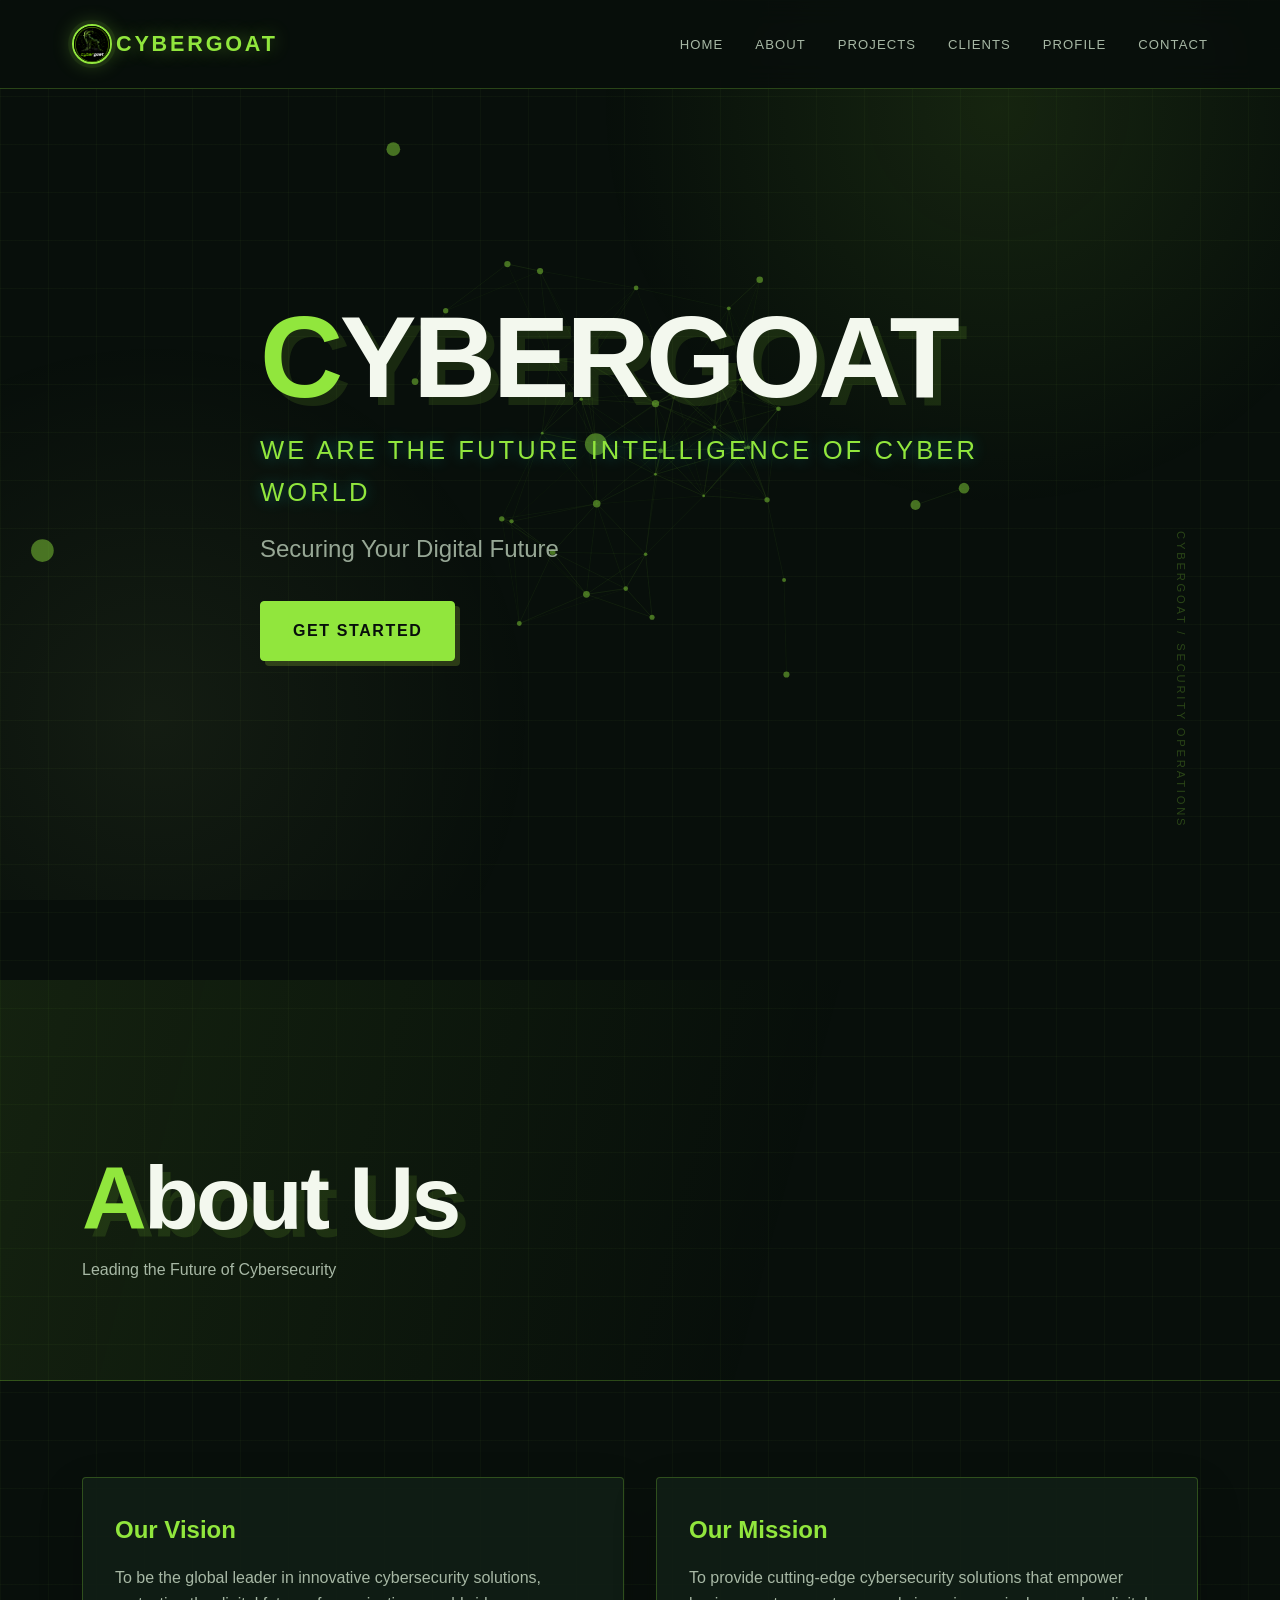
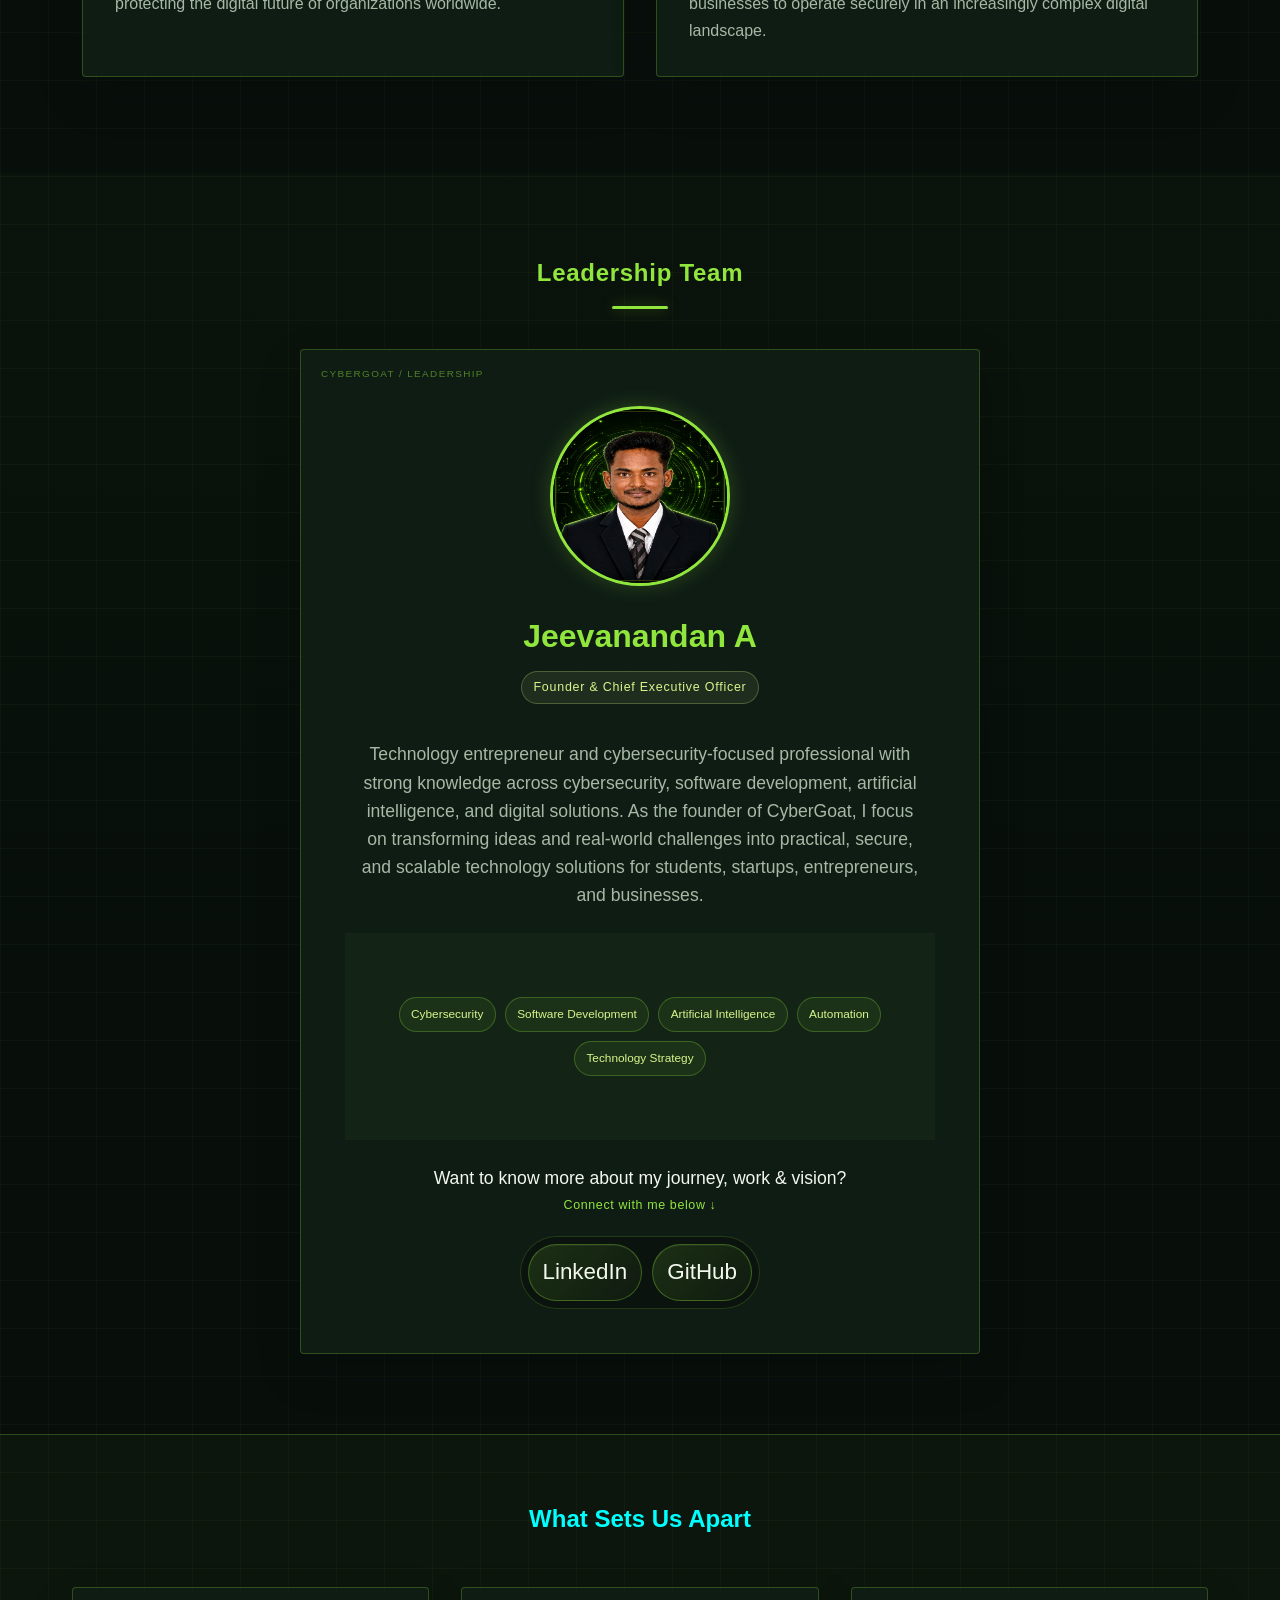
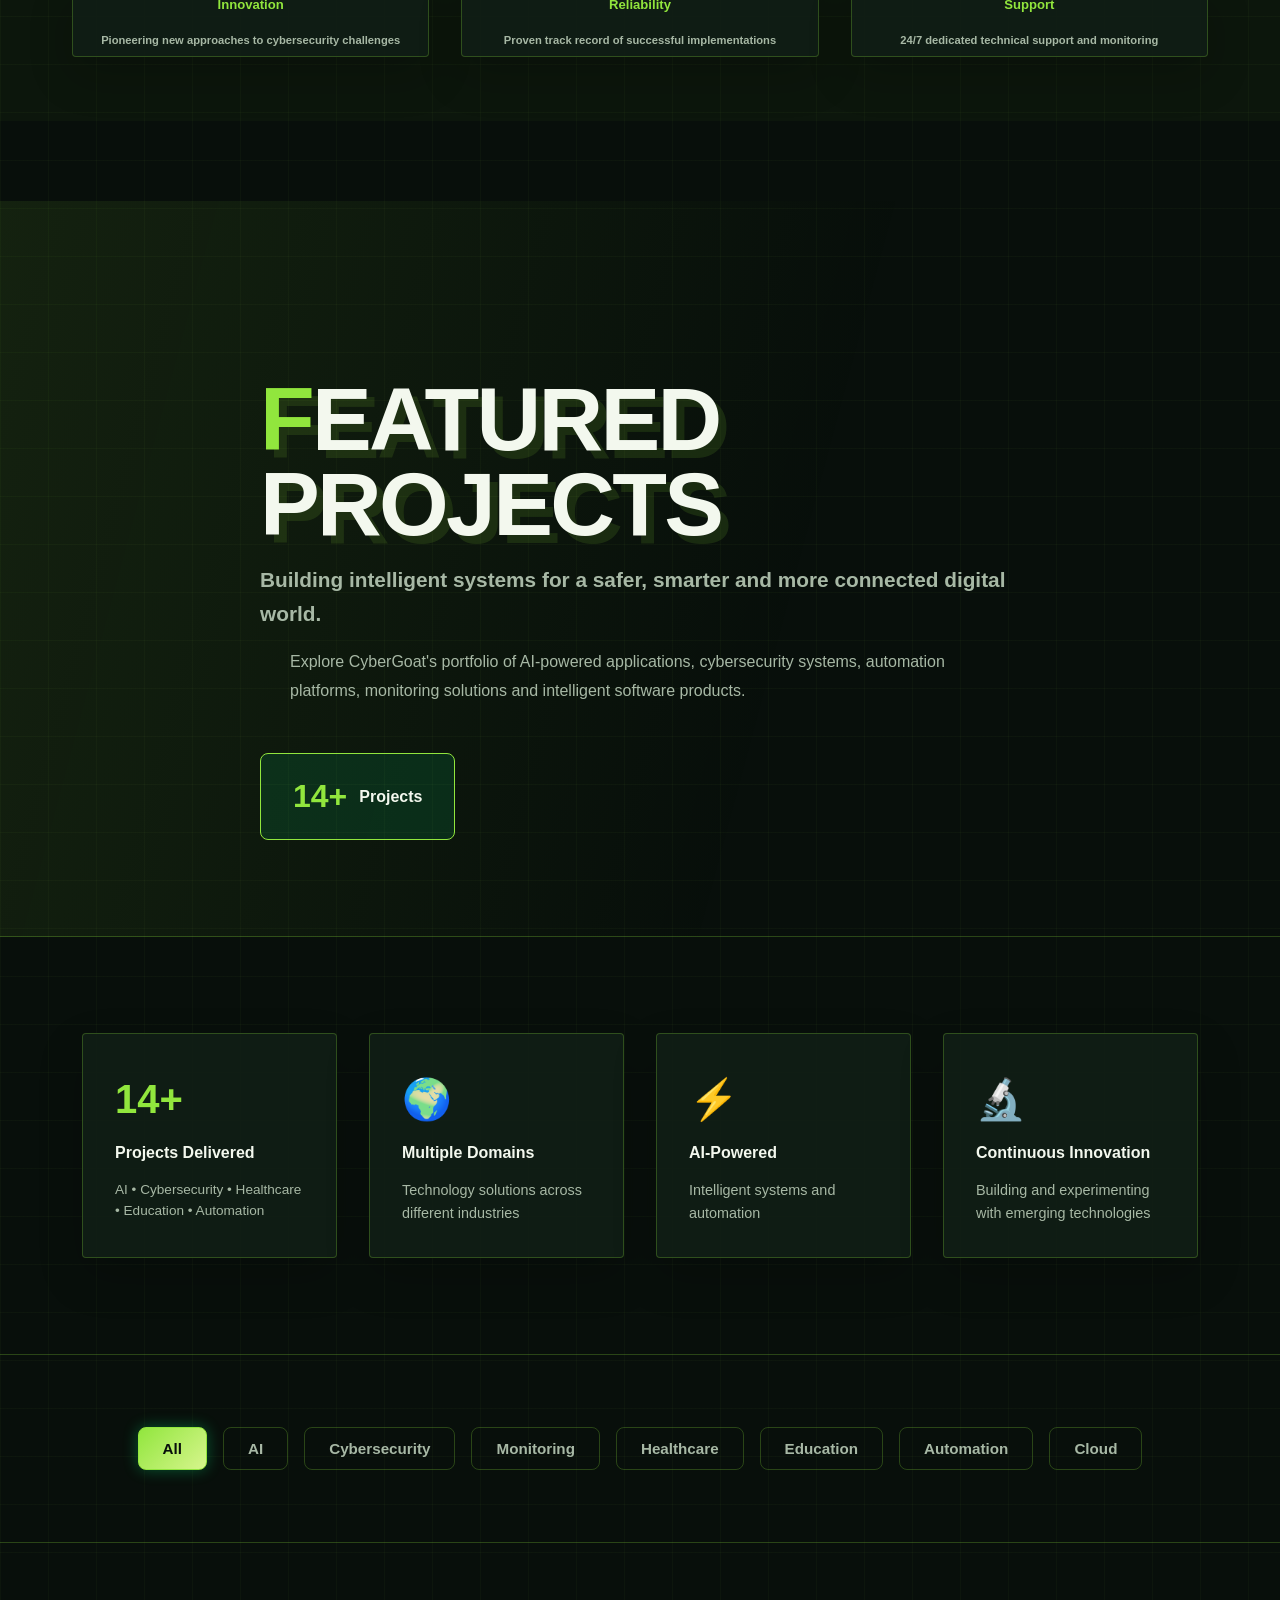
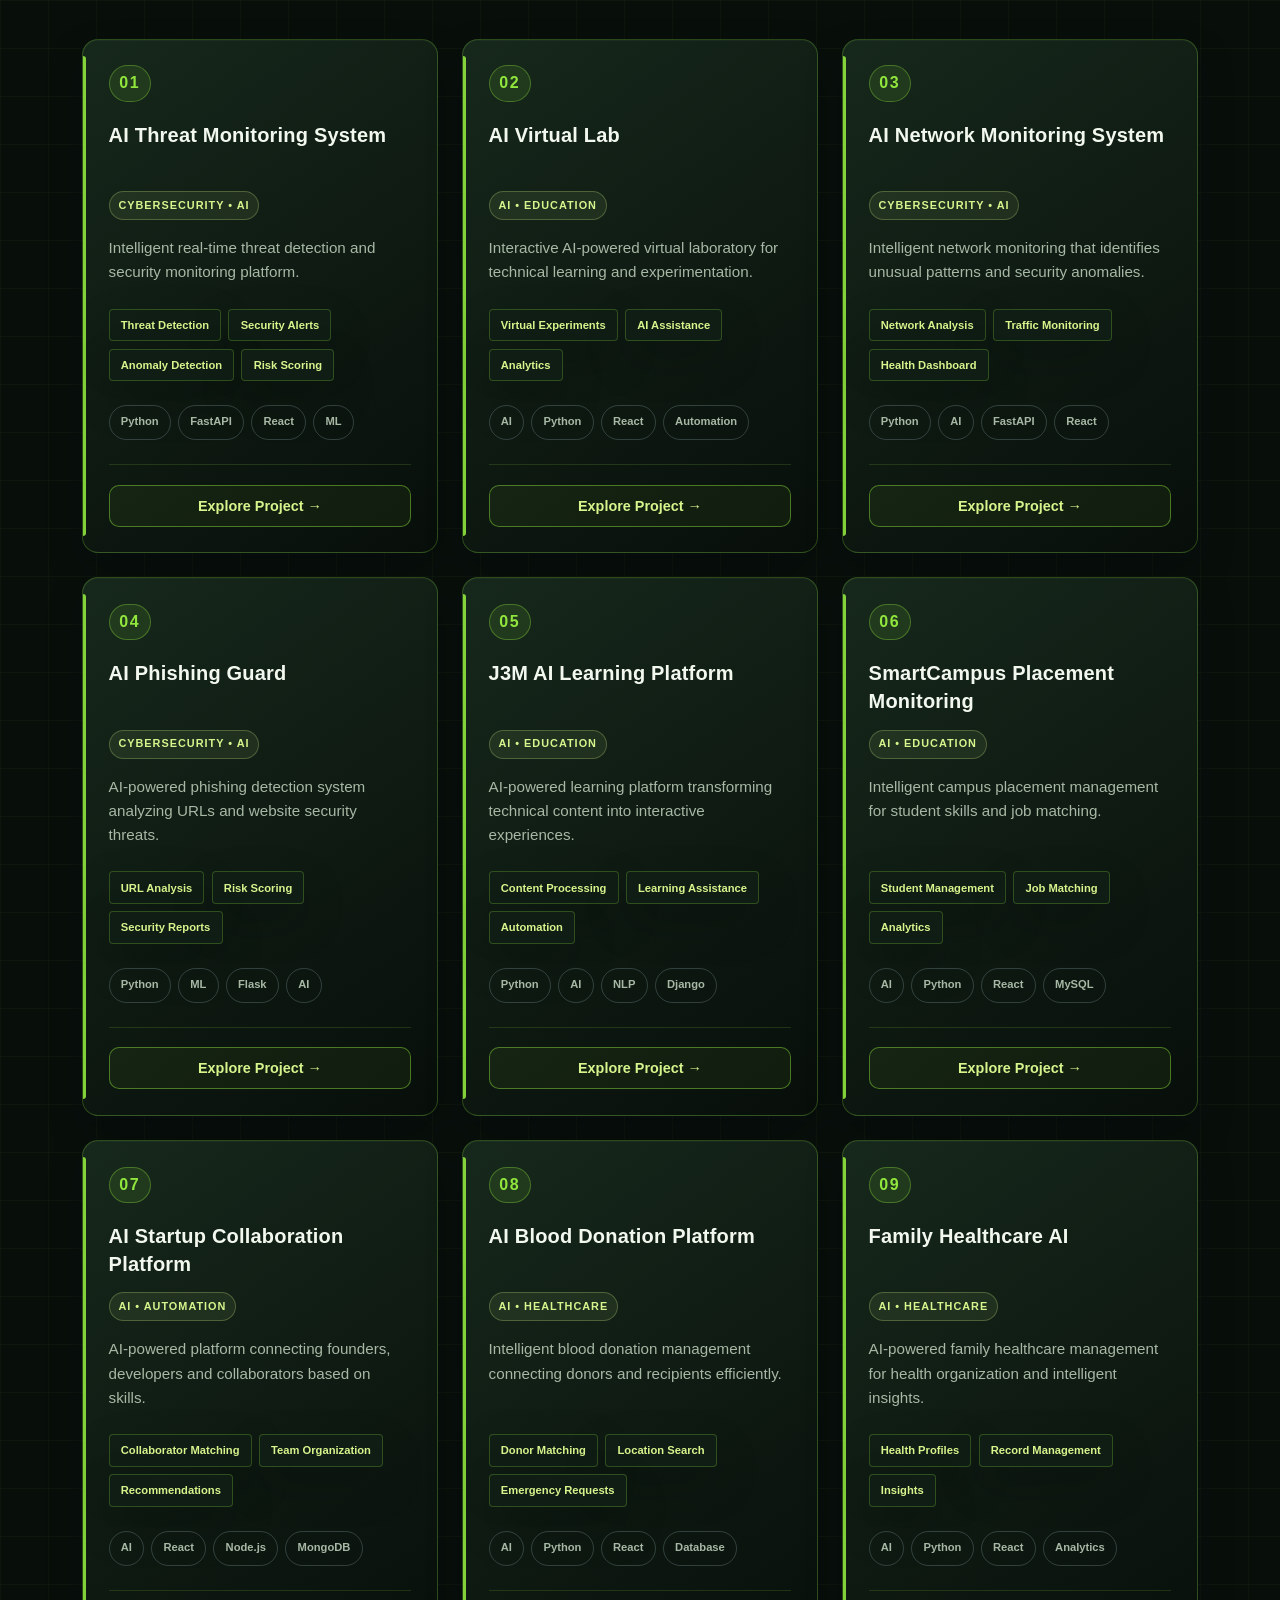
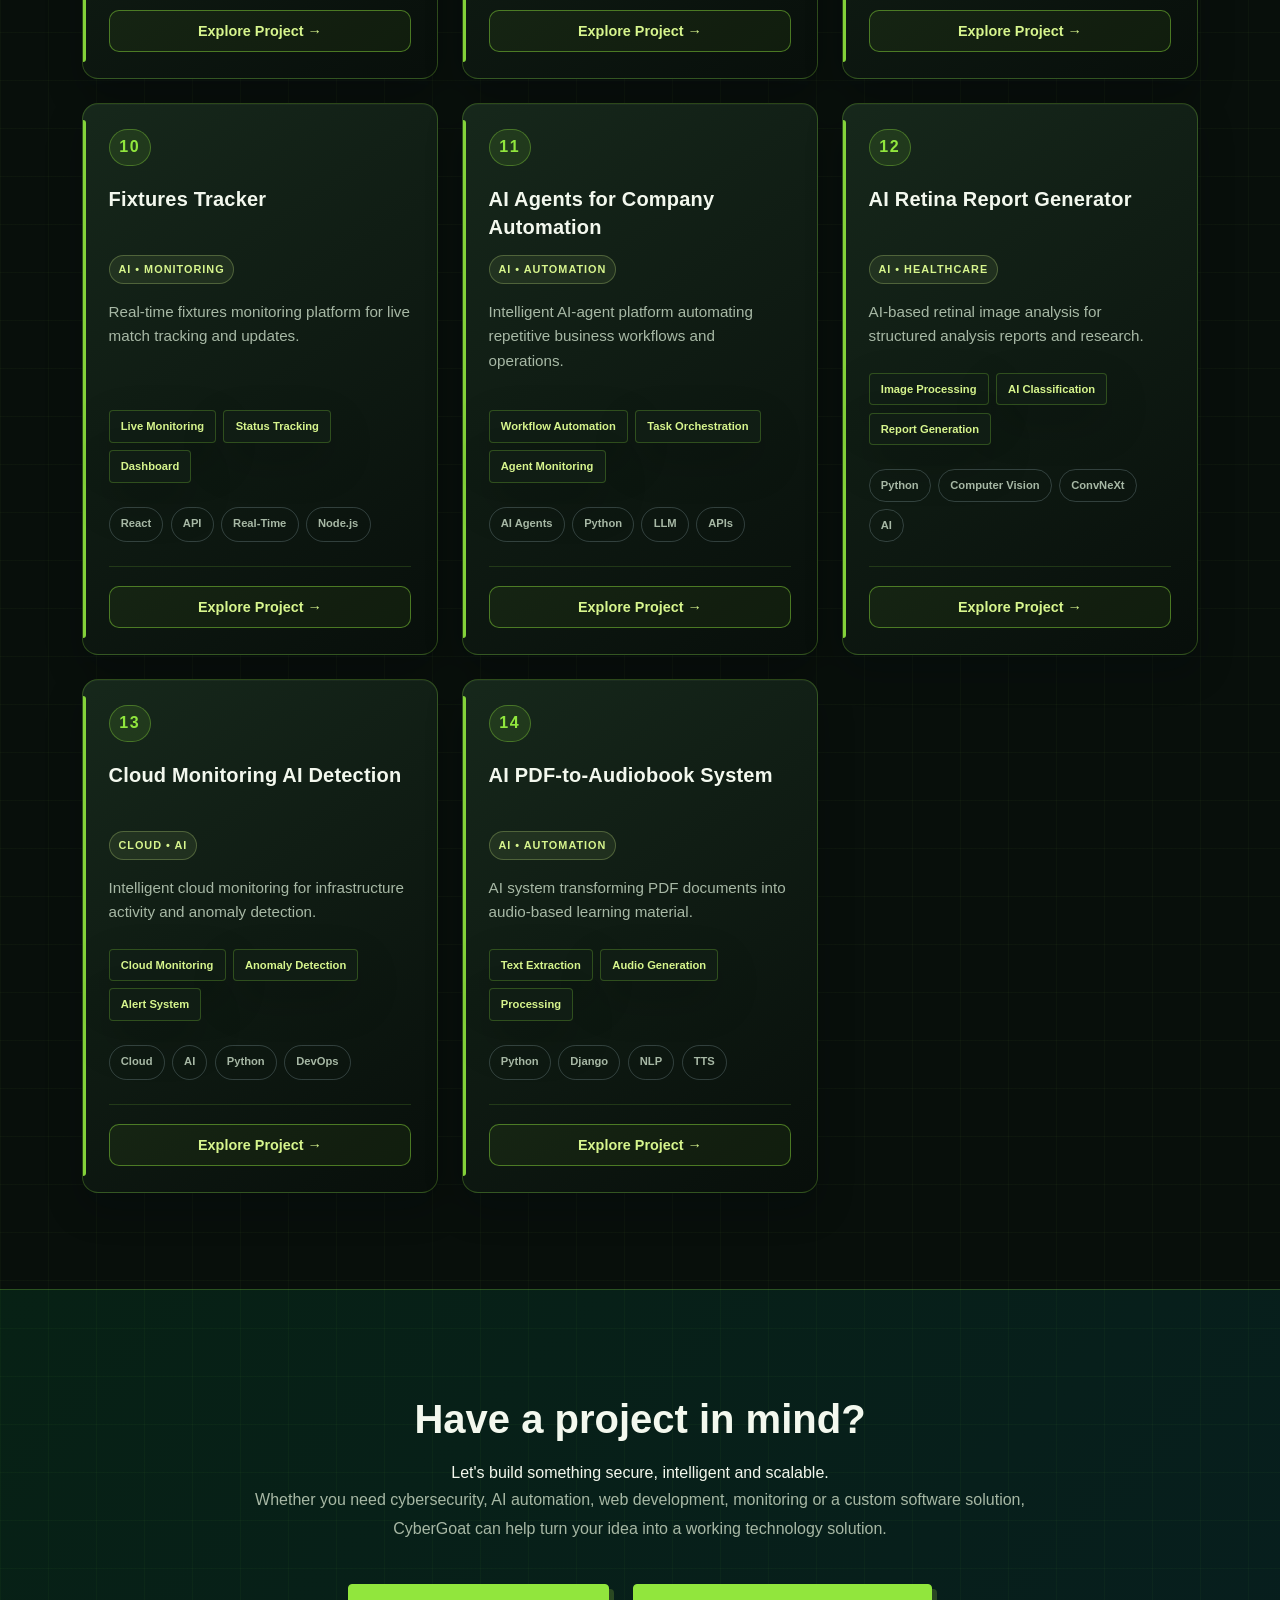
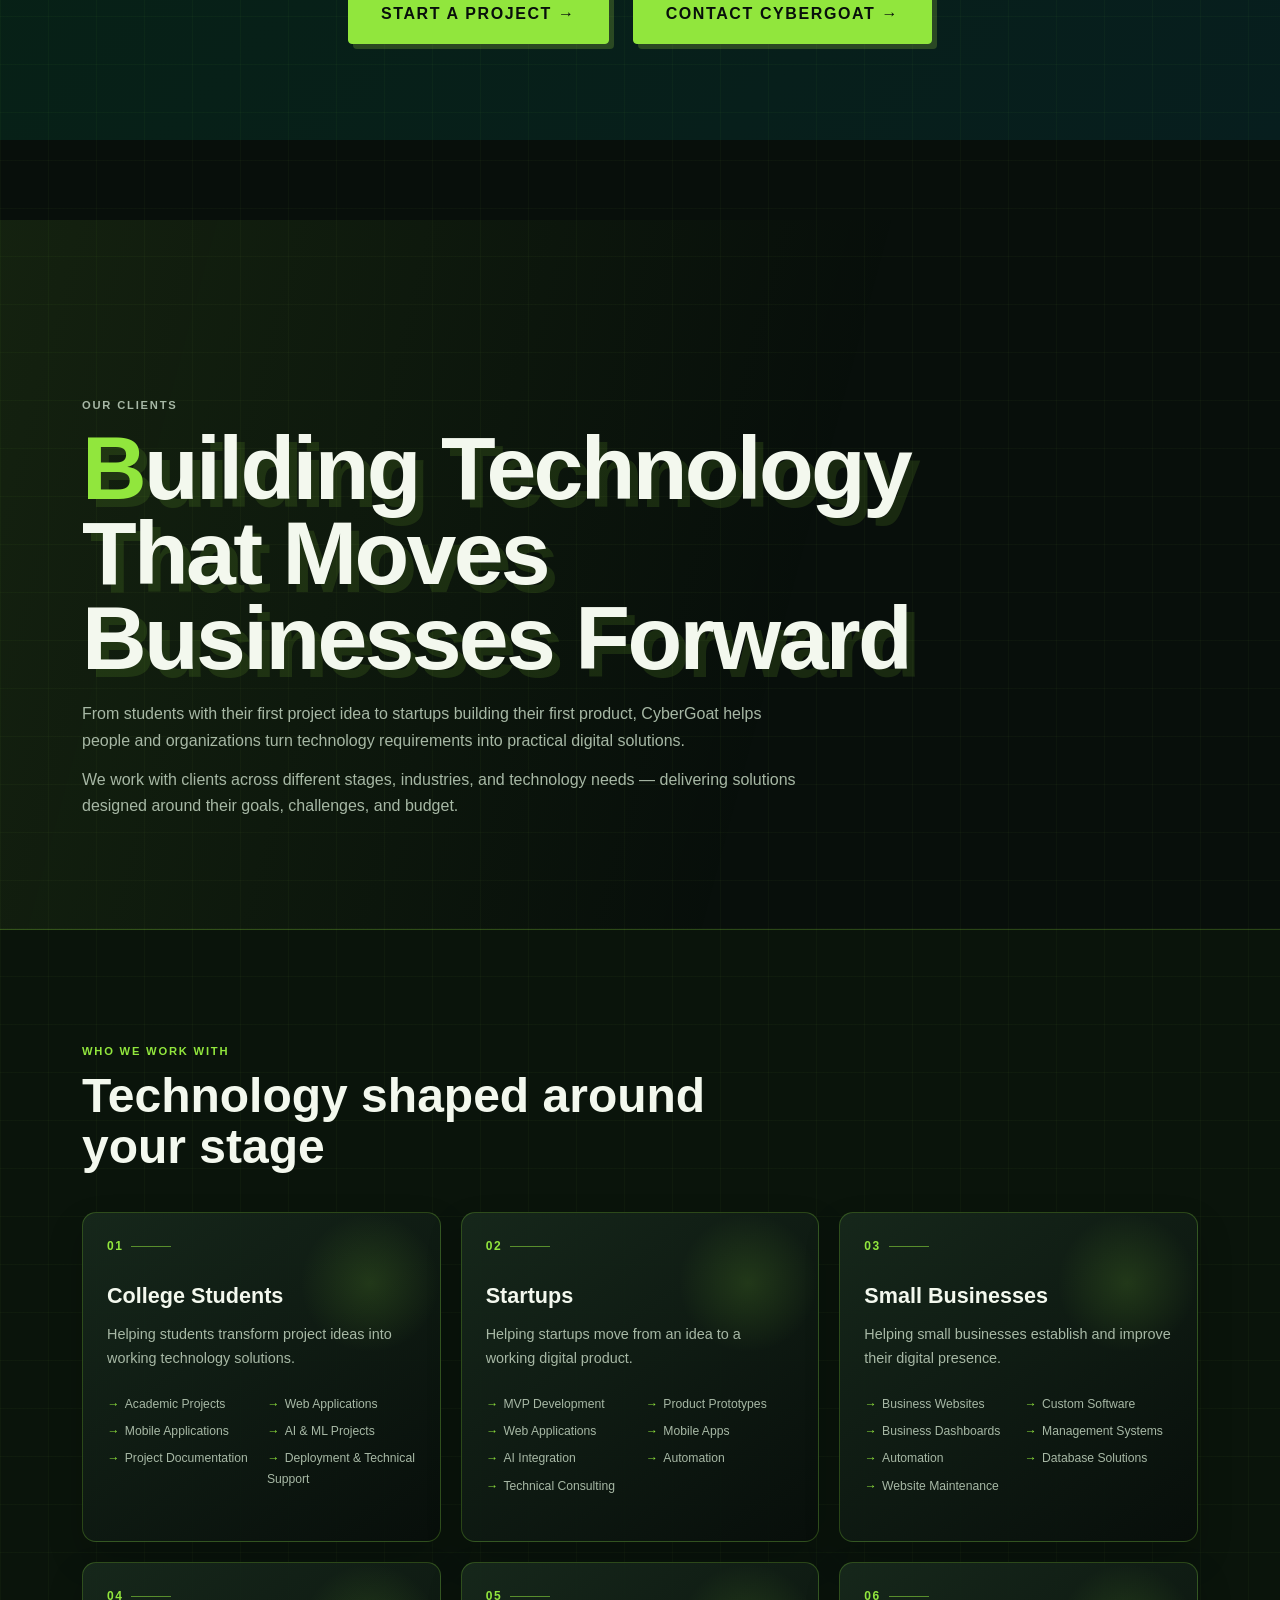
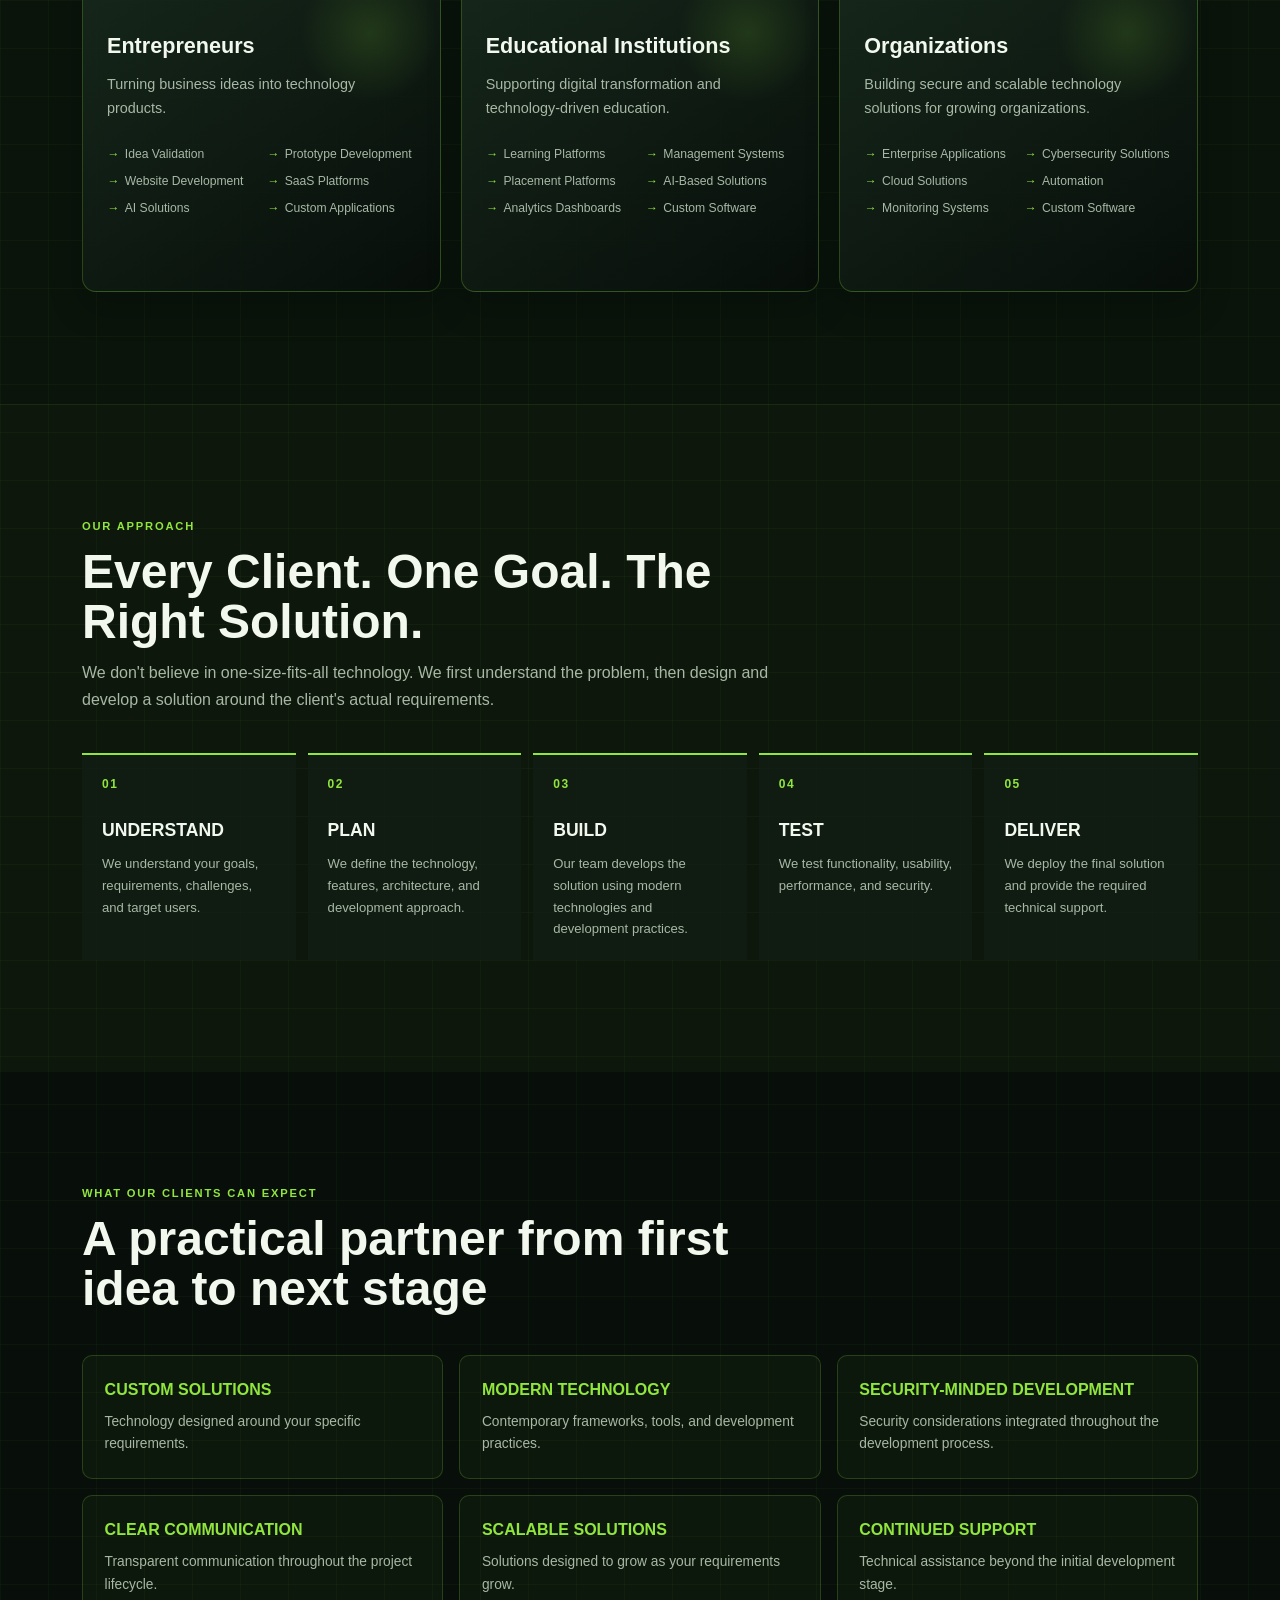
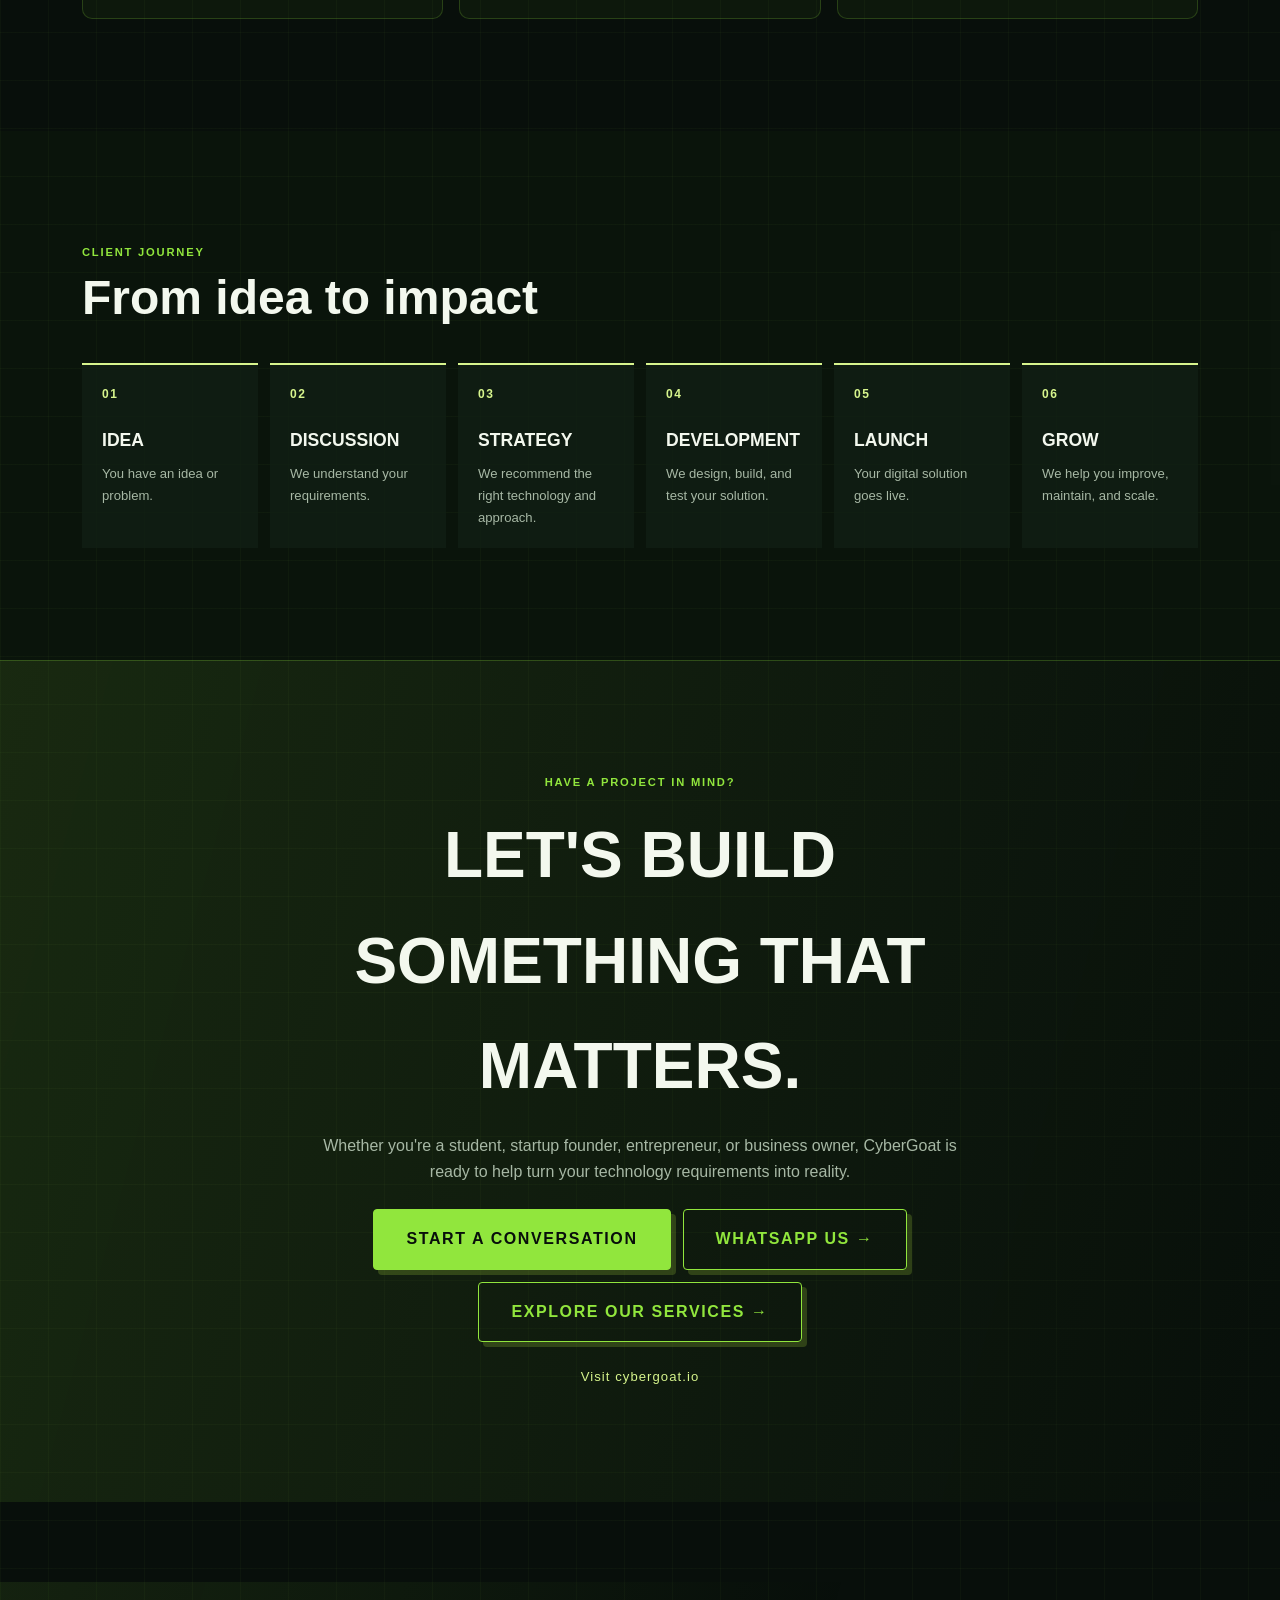
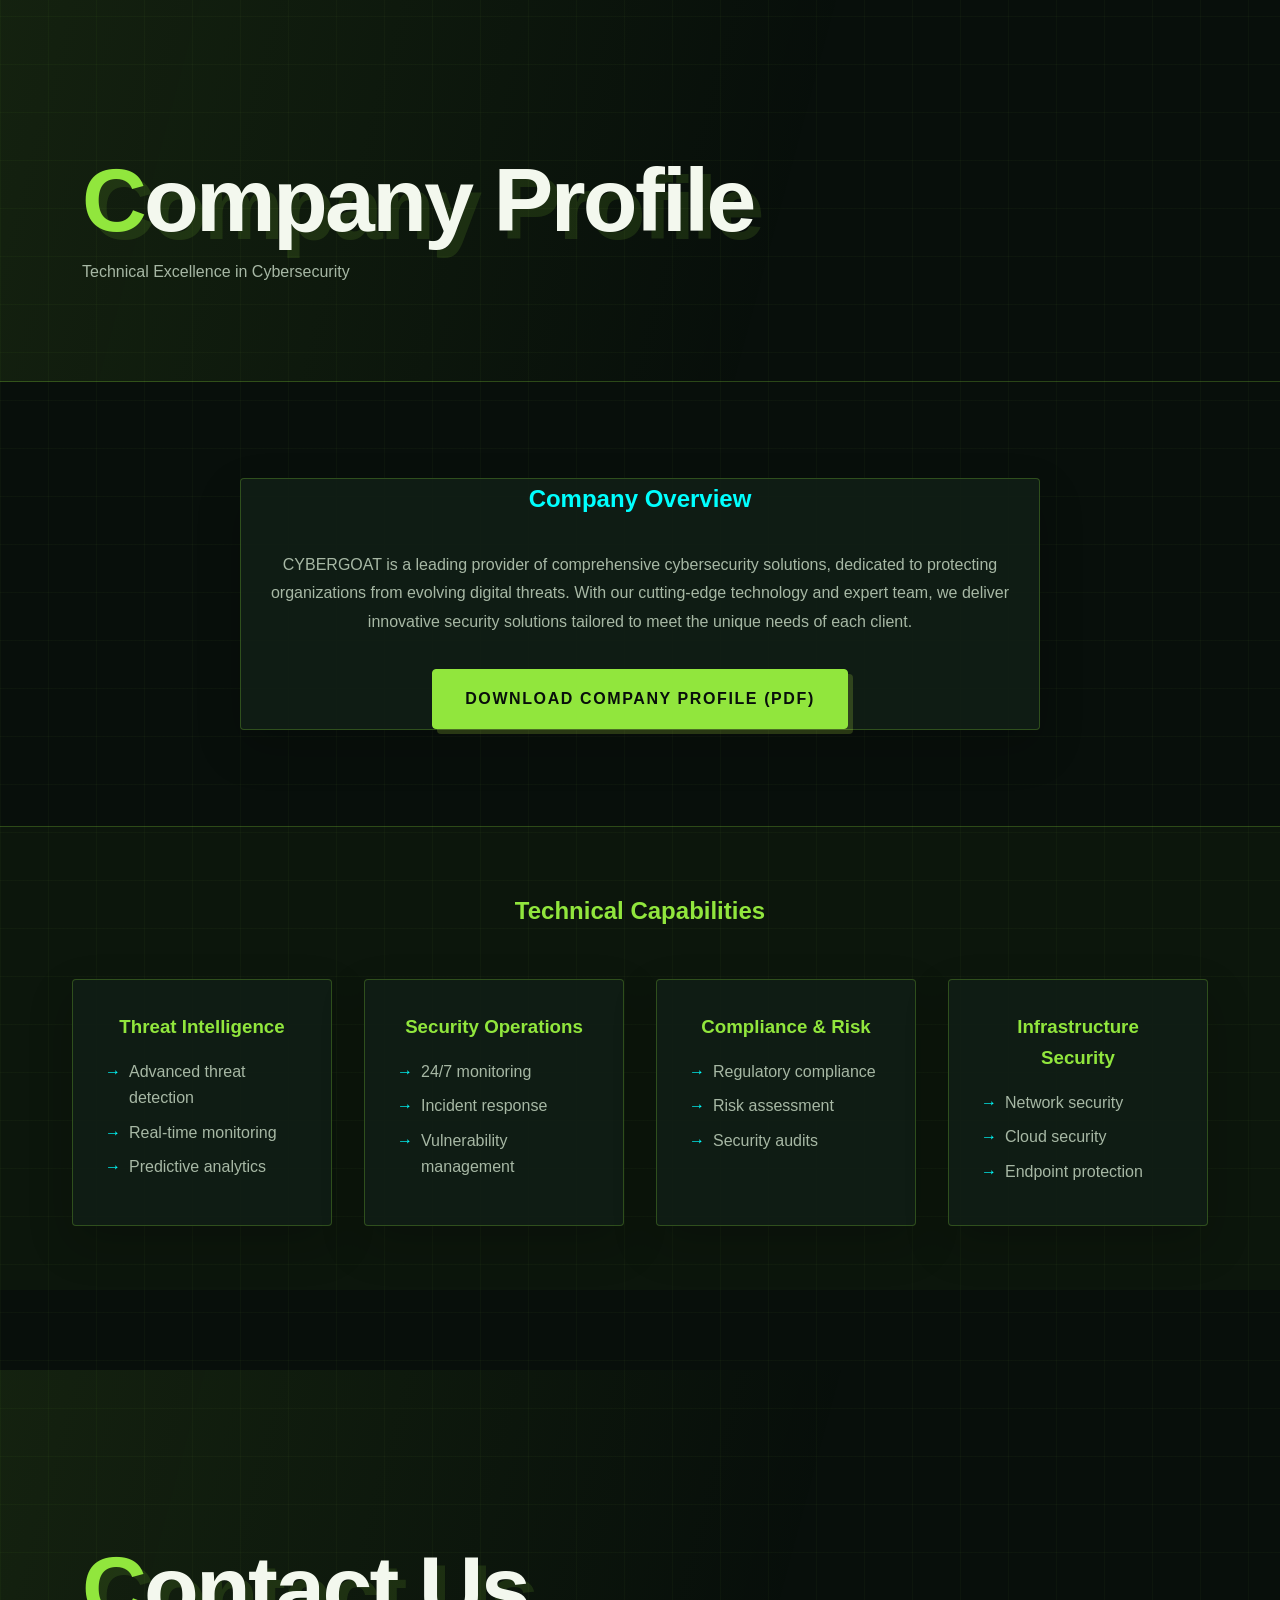
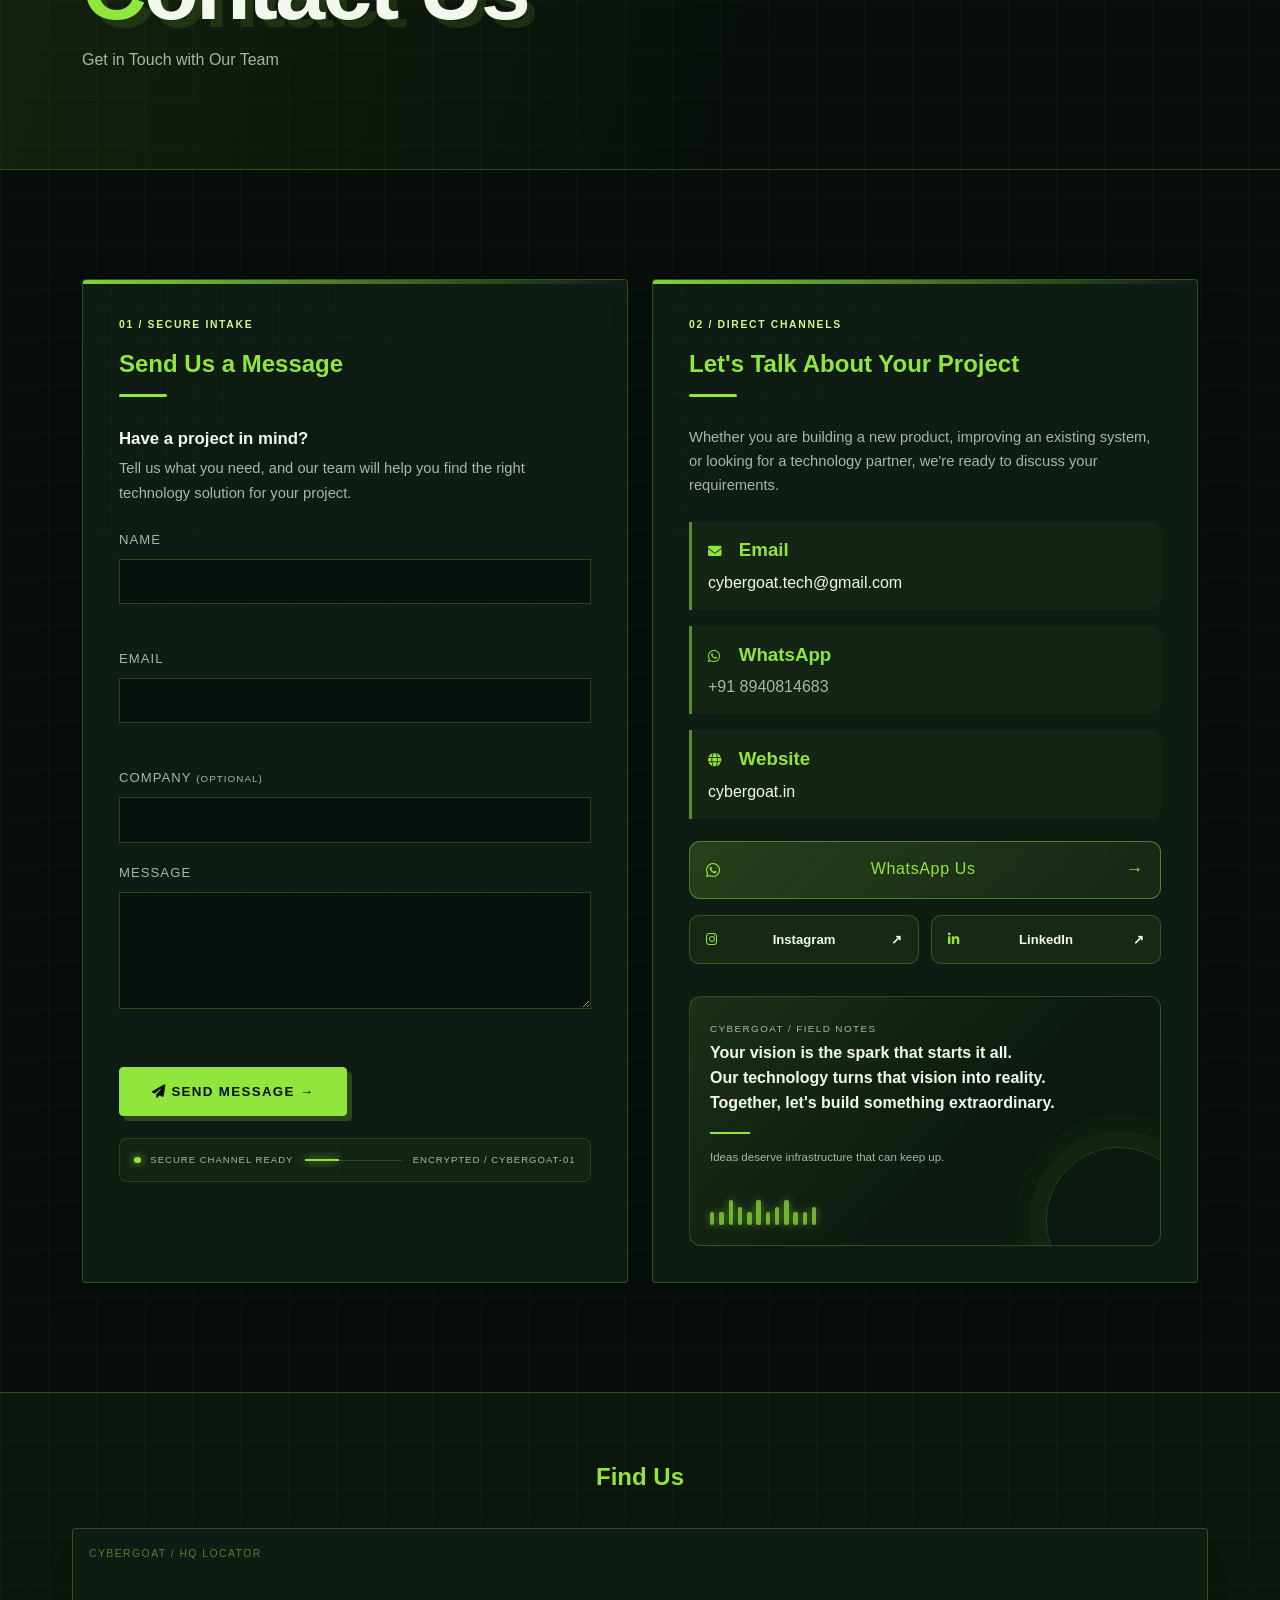
==== commit be87db0d: "Update index.html" ====
--- a/index.html
+++ b/index.html
@@ -3,7 +3,7 @@
 <head>
     <meta charset="UTF-8">
     <meta name="viewport" content="width=device-width, initial-scale=1.0">
-    <title>CYBERGOAT - Cybersecurity Solutions</title>
+    <title>CYBERGOAT TECHNOLOGY - Cybersecurity Solutions</title>
     <link rel="stylesheet" href="https://cdnjs.cloudflare.com/ajax/libs/font-awesome/6.5.2/css/all.min.css">
     <link rel="stylesheet" href="styles.css">
     <link rel="stylesheet" href="about.css">
@@ -52,4 +52,4 @@
     
     <script src="script.js"></script>
 </body>
-</html> +</html> 
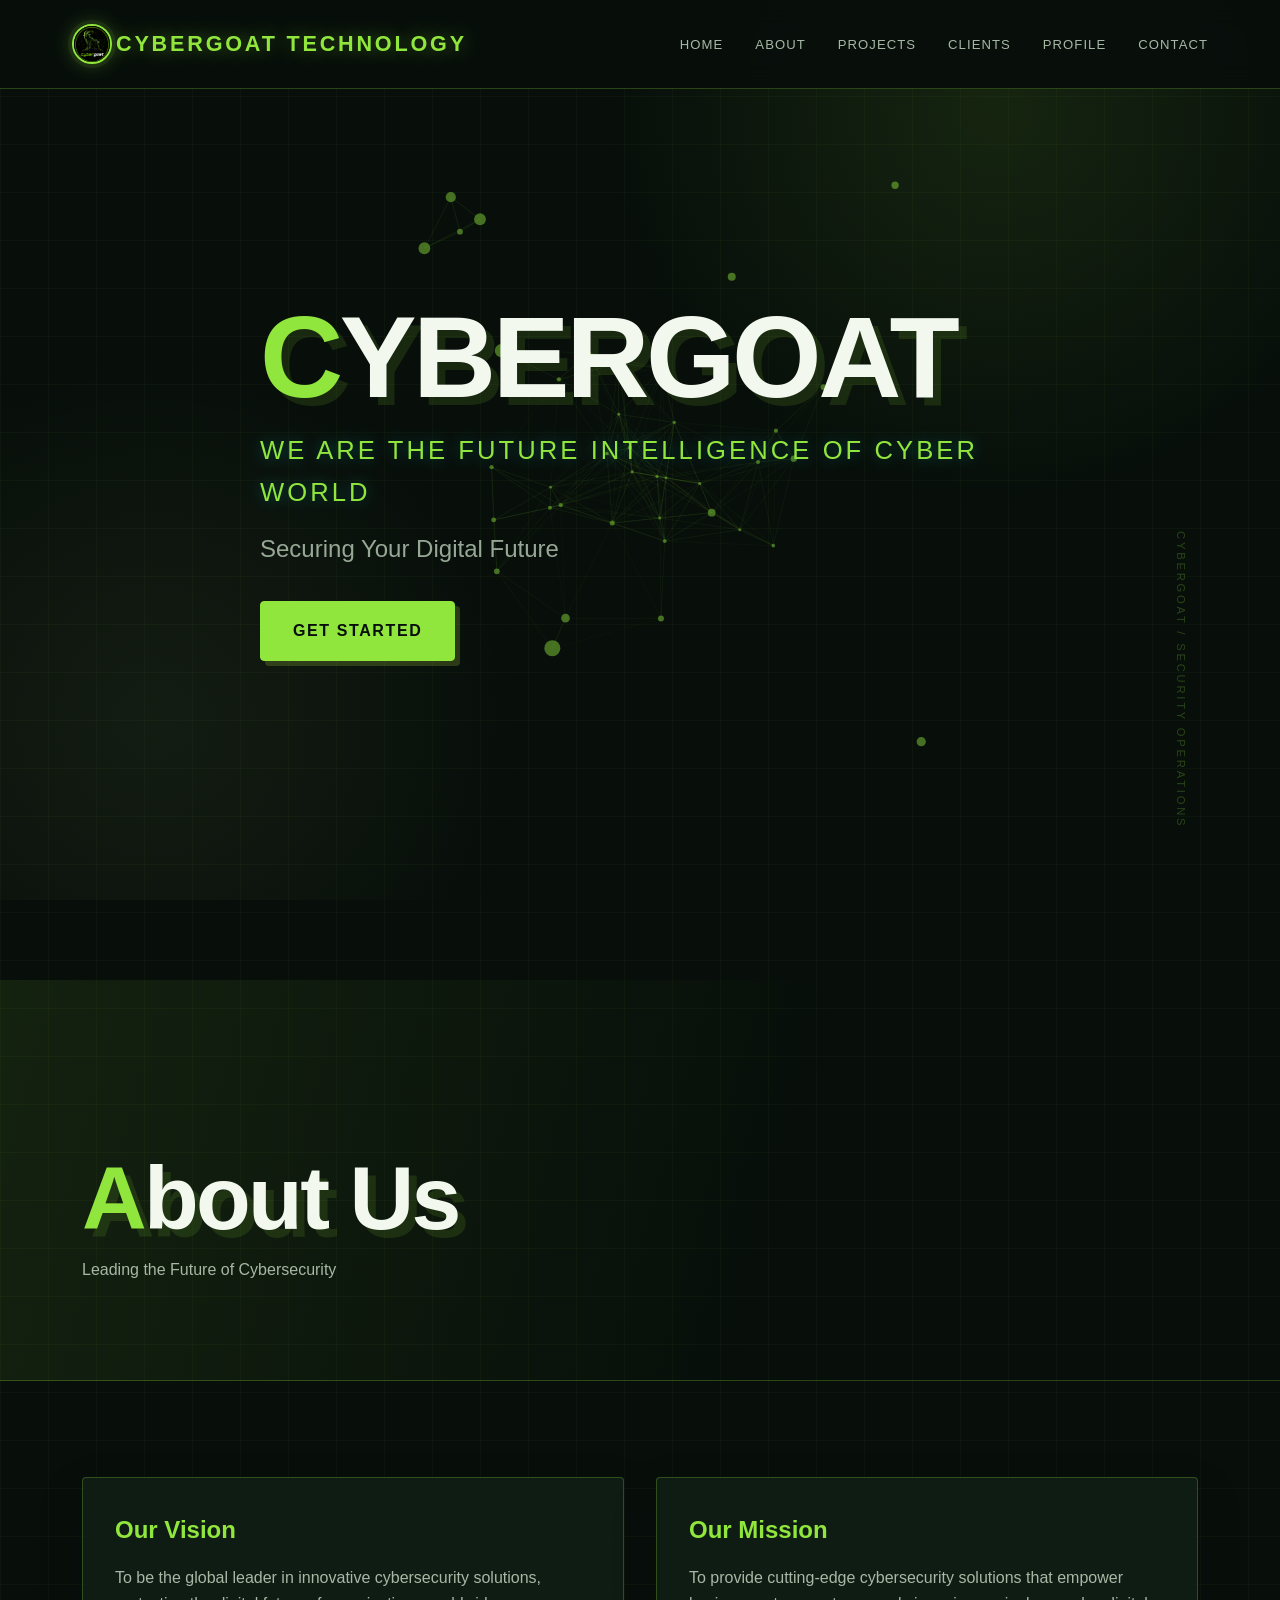
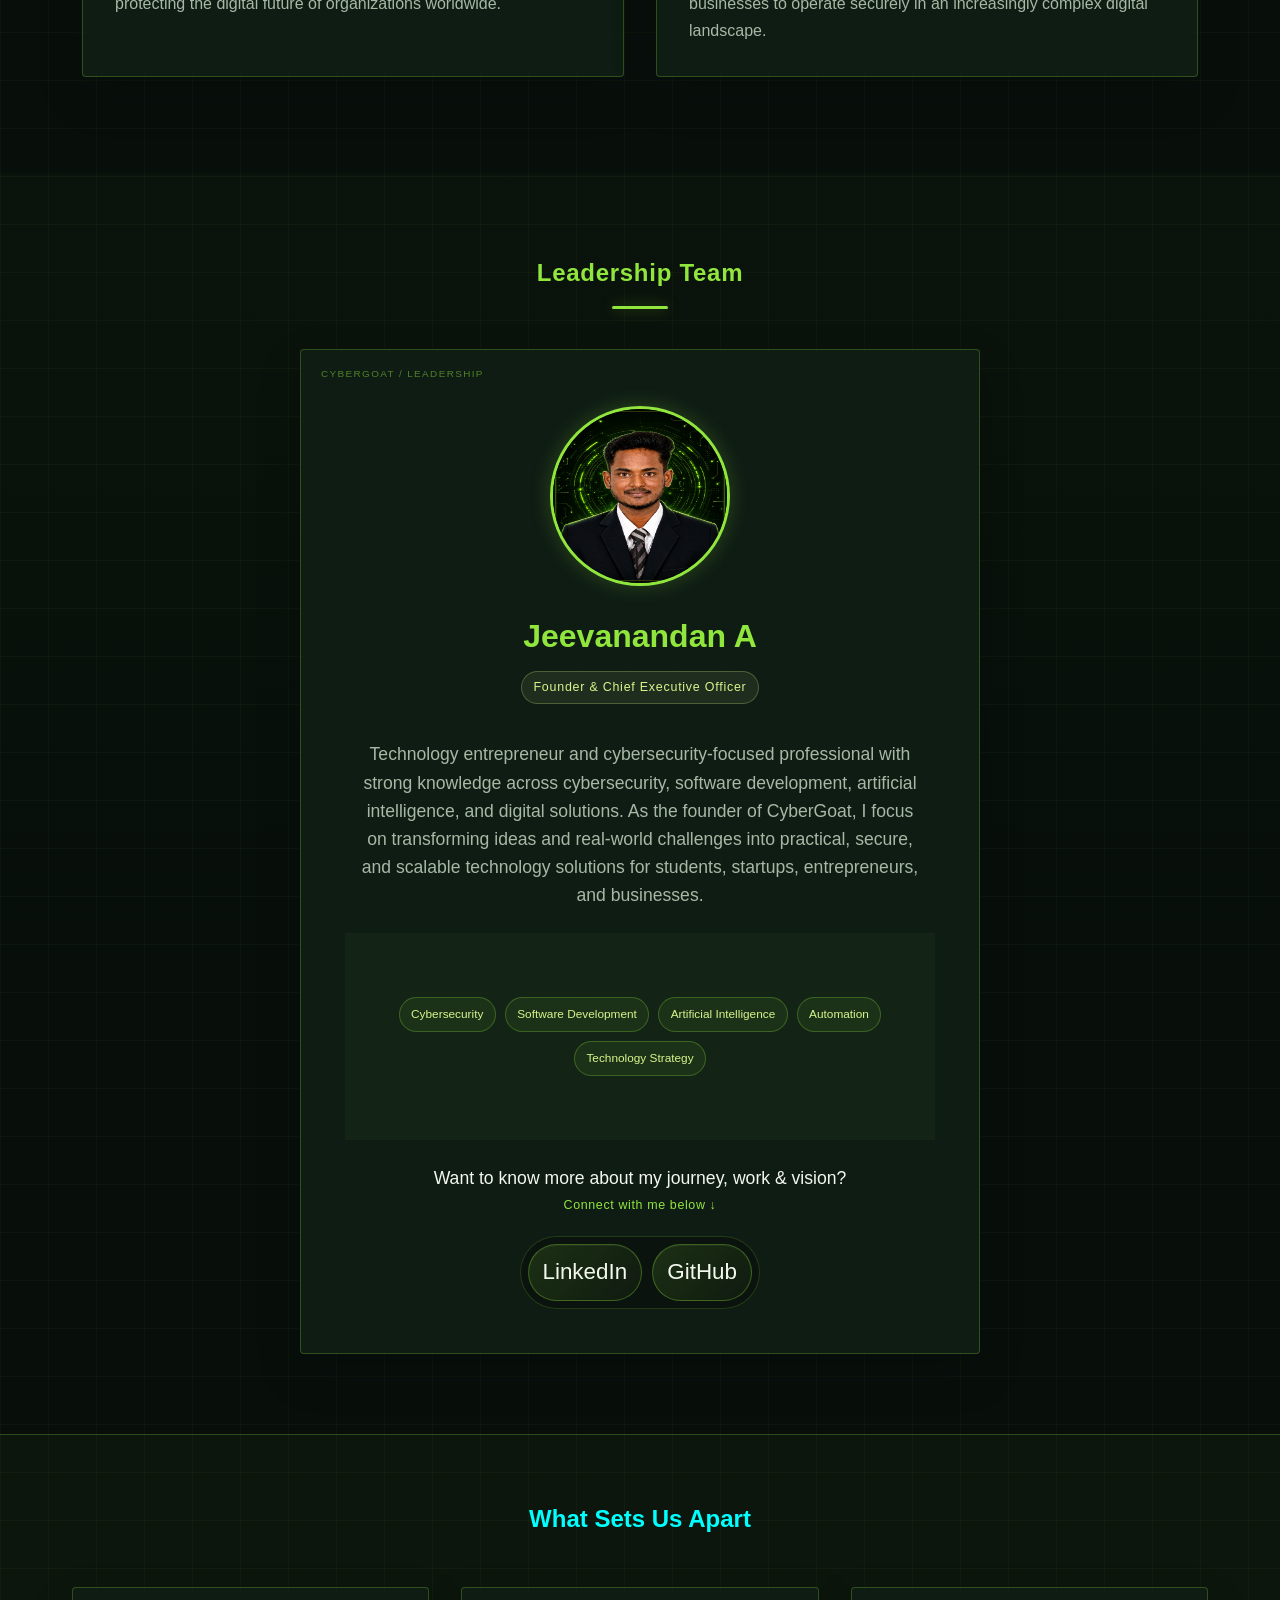
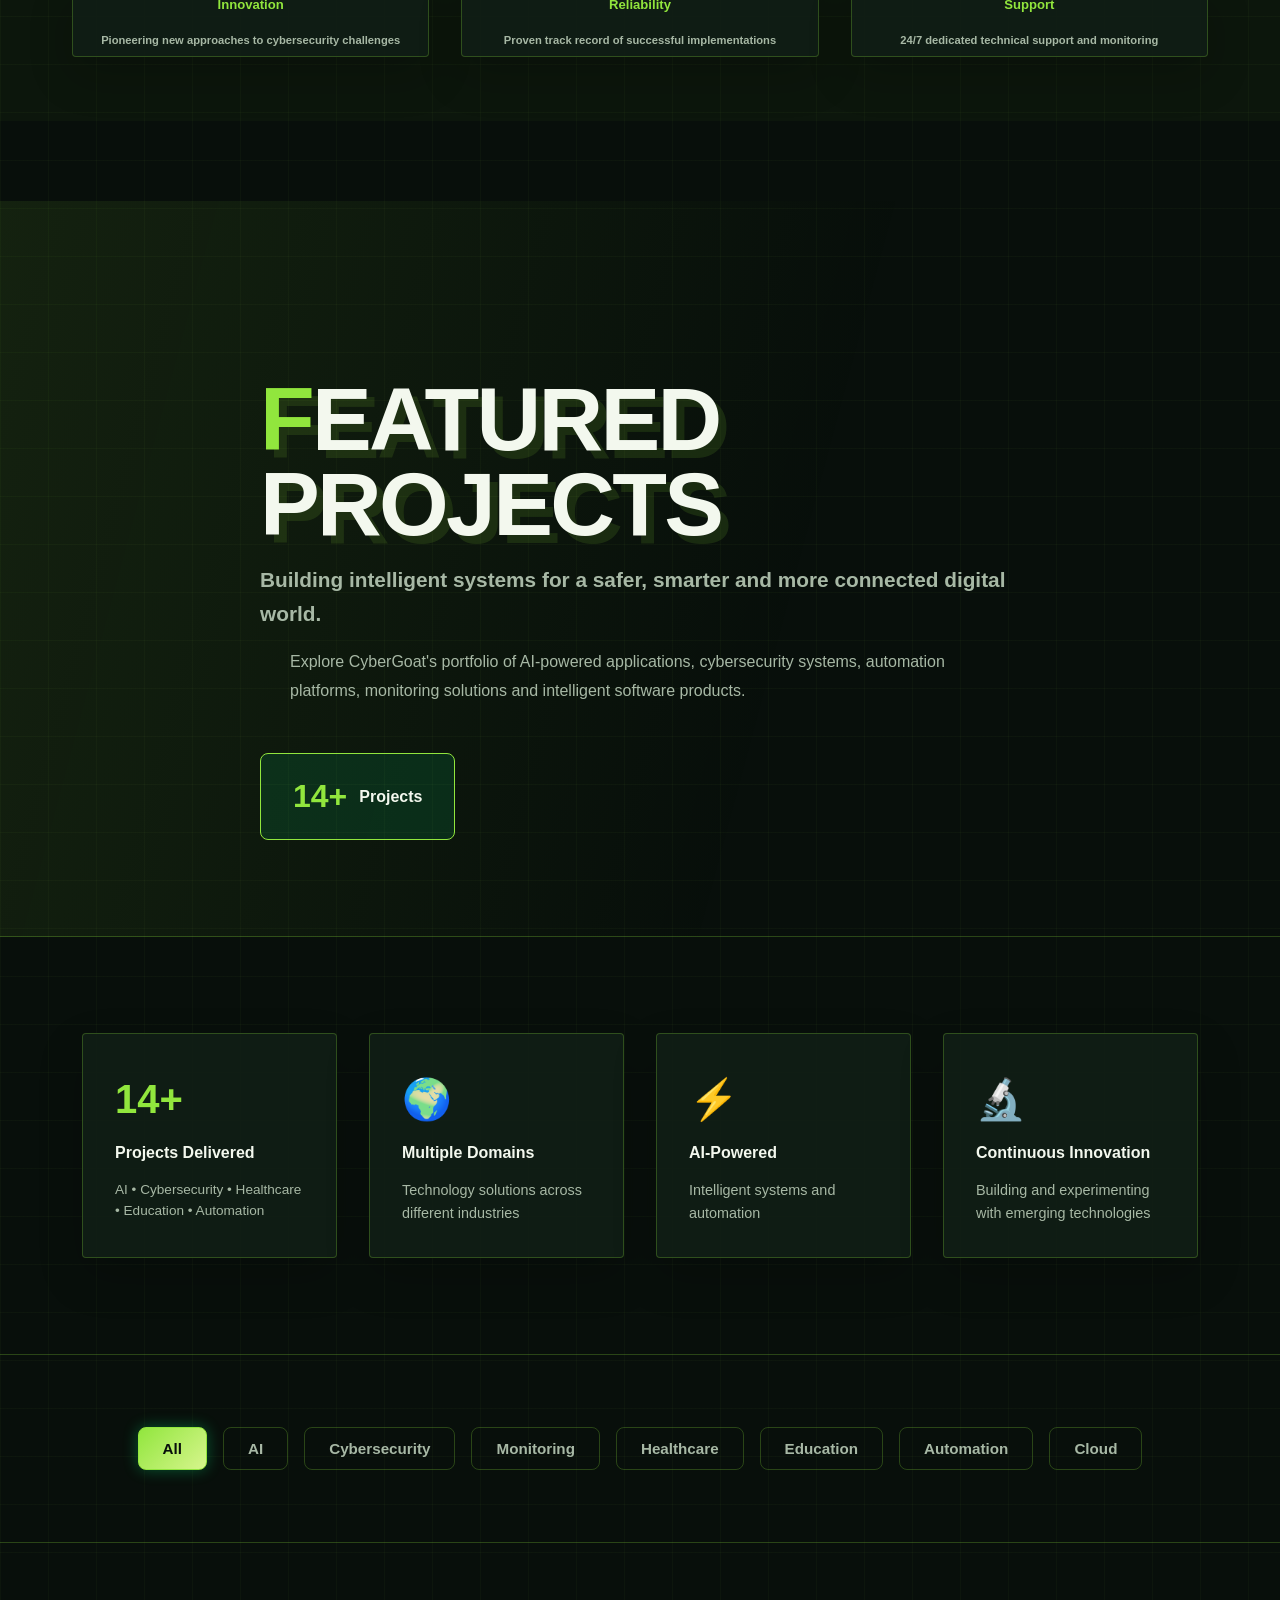
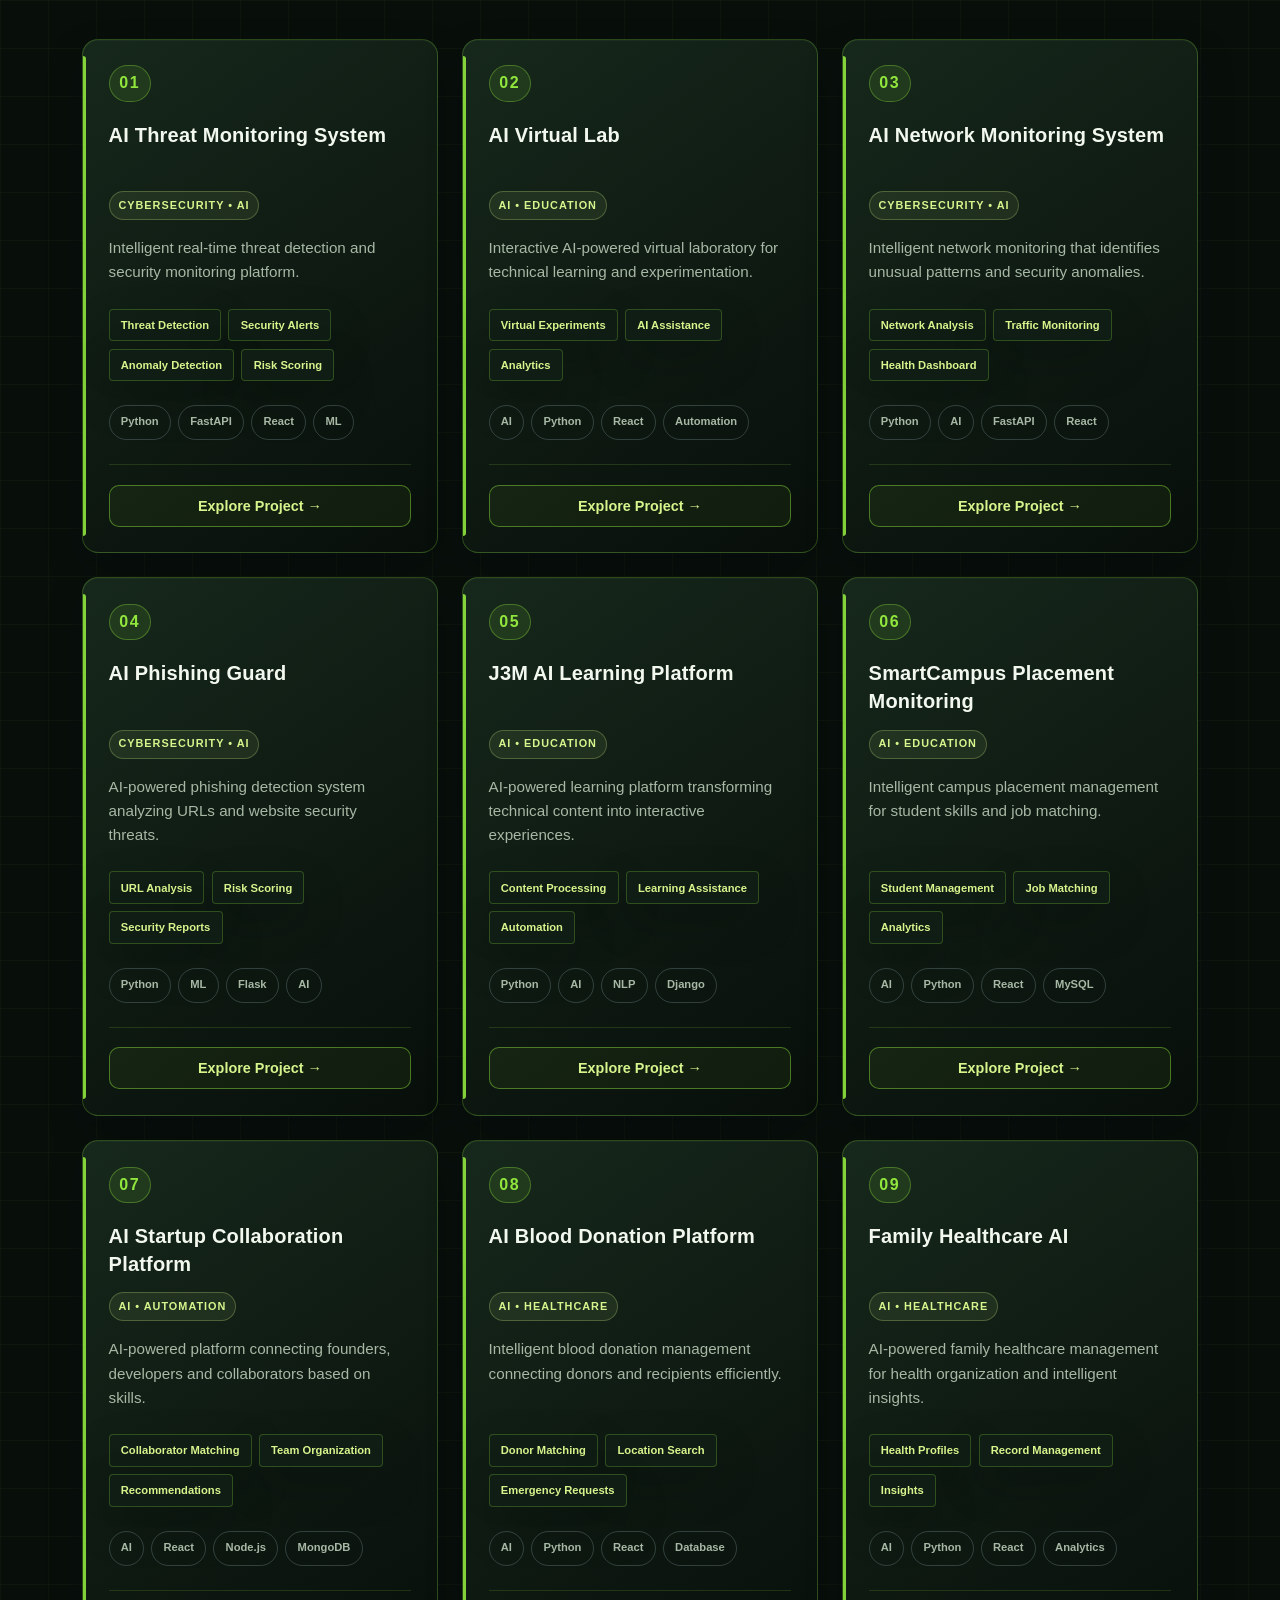
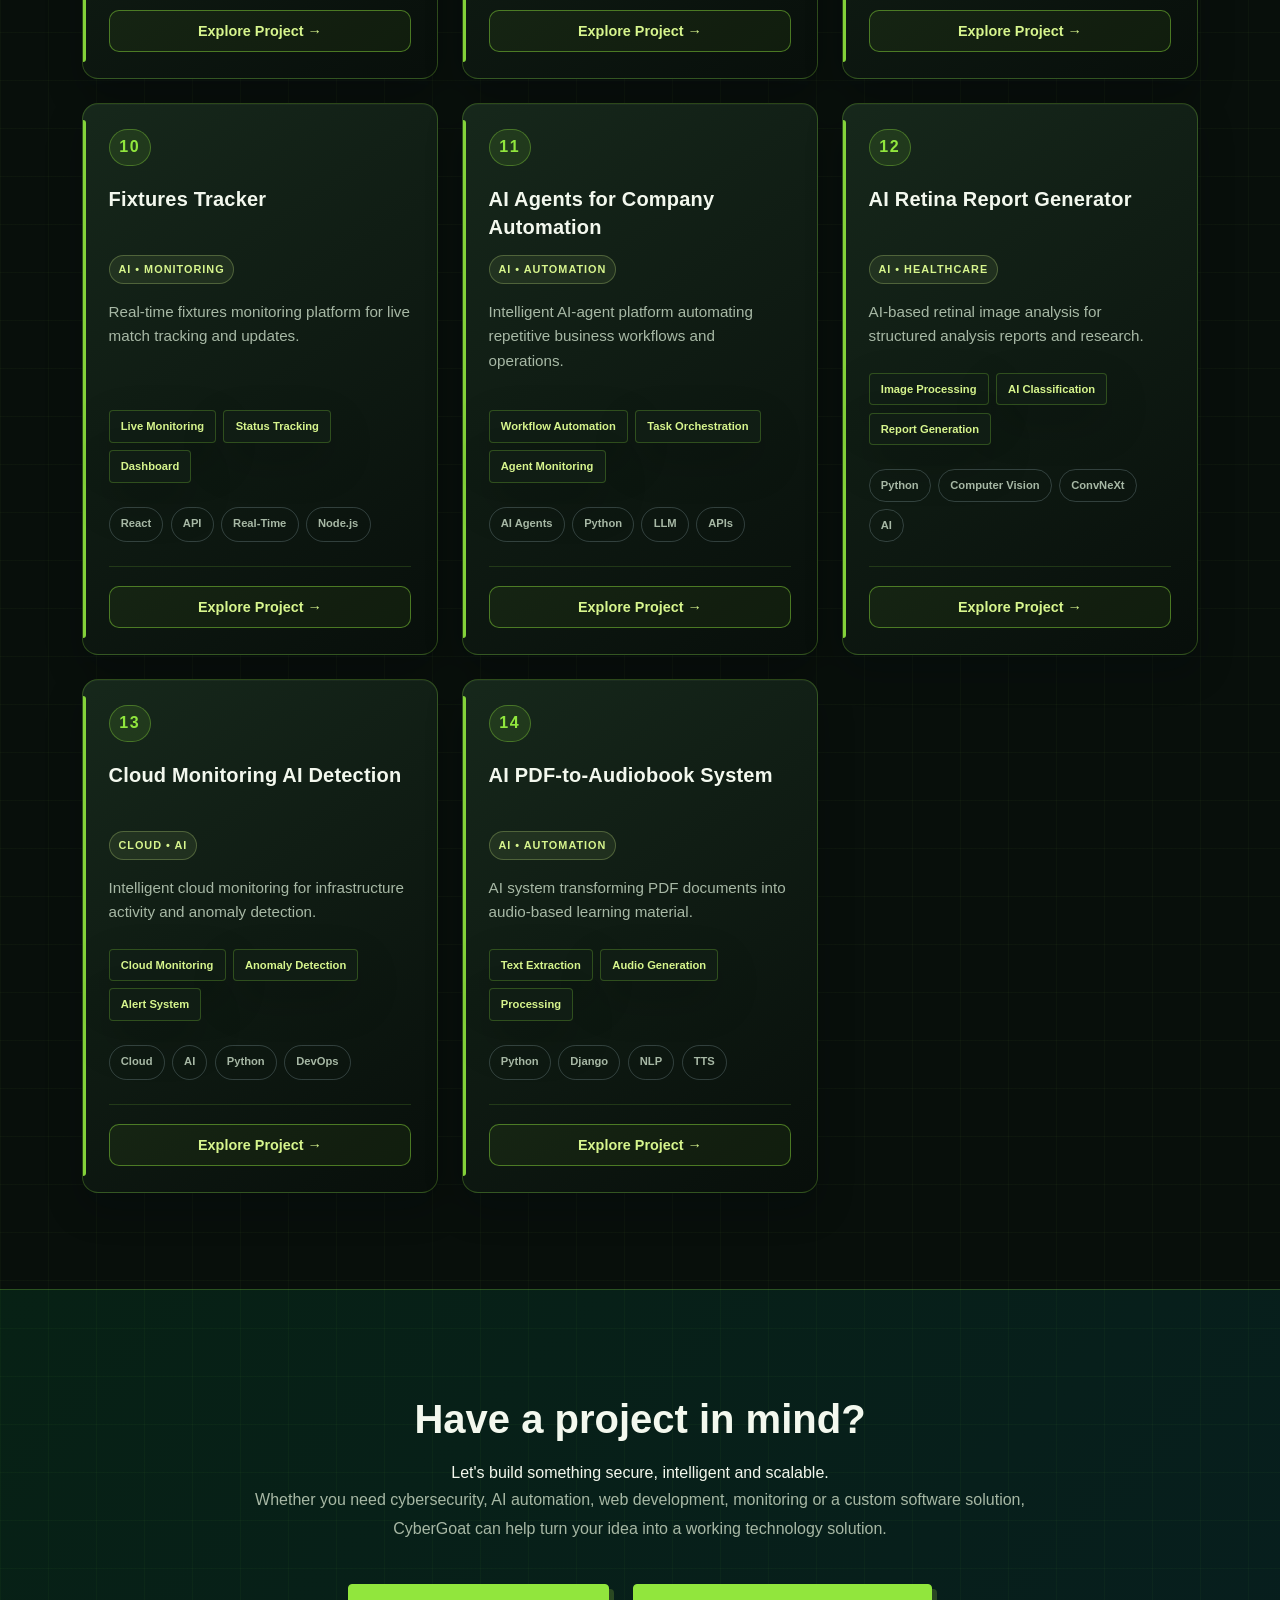
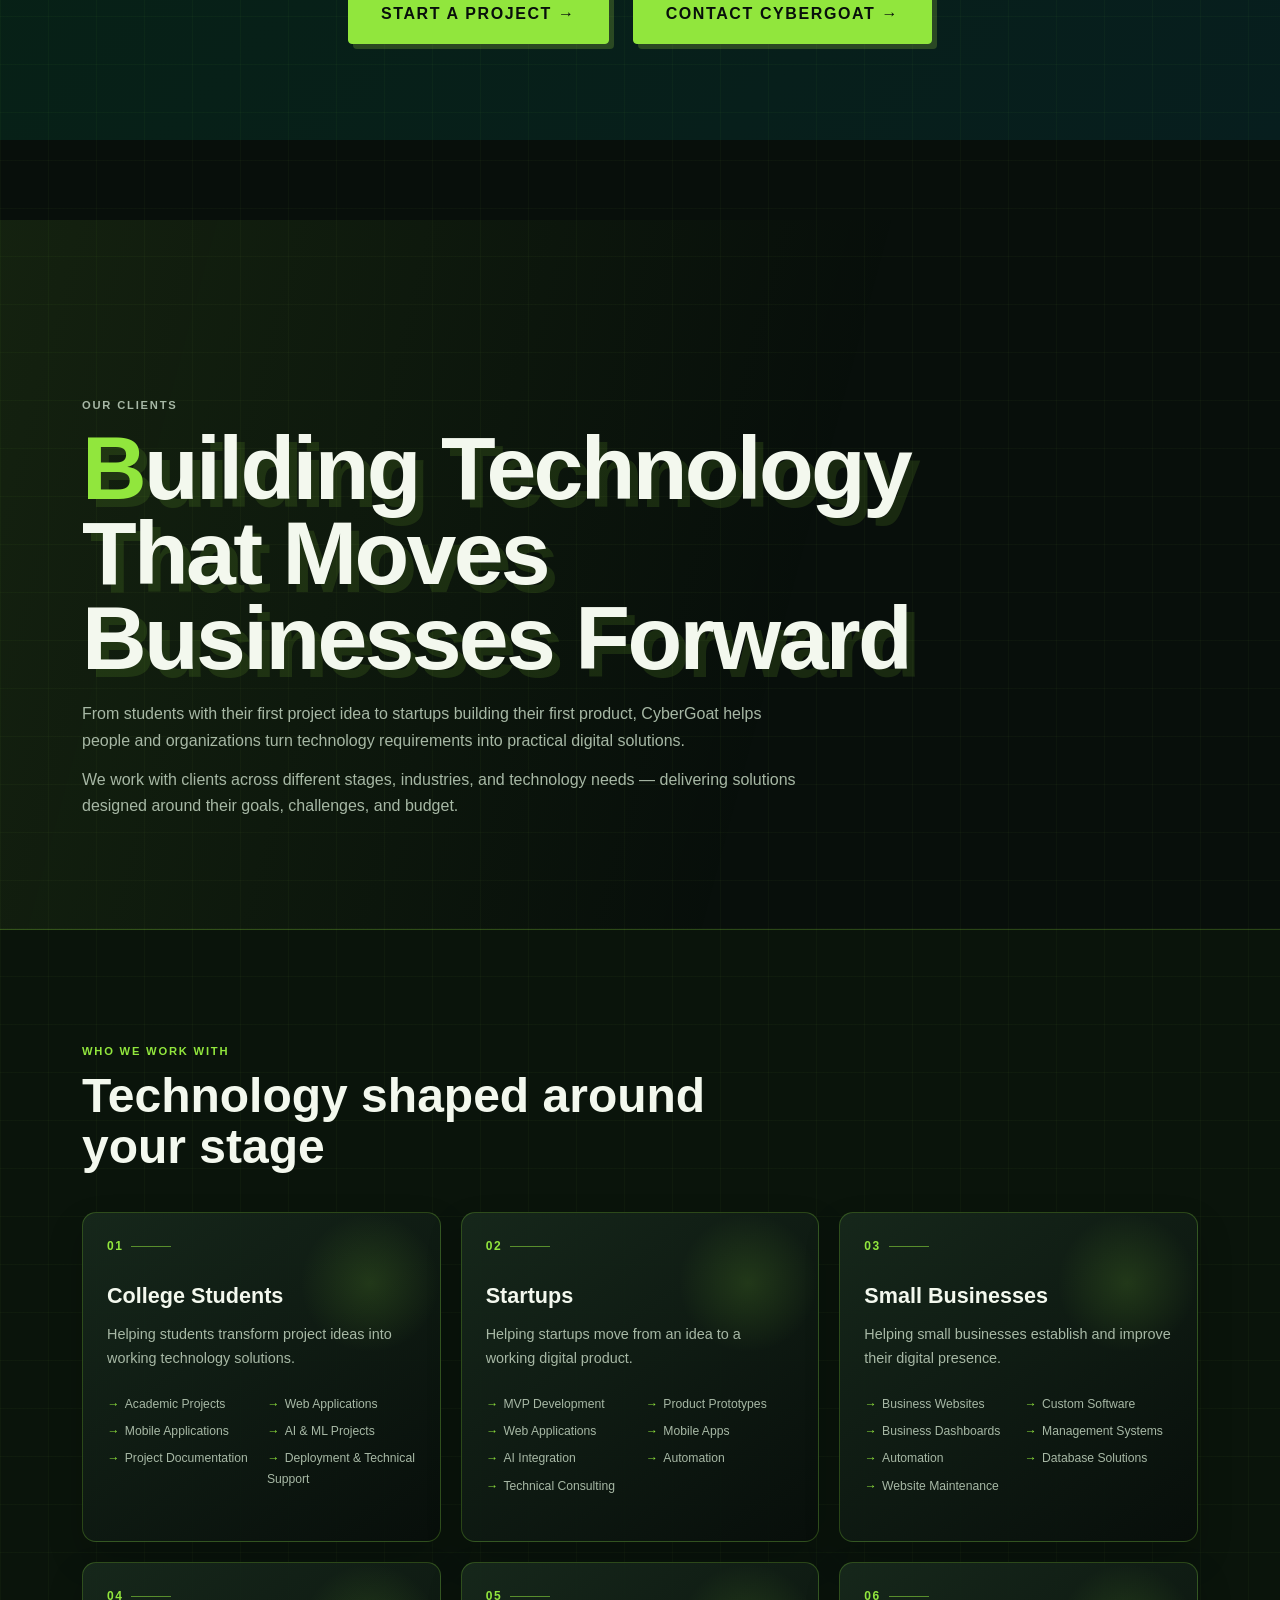
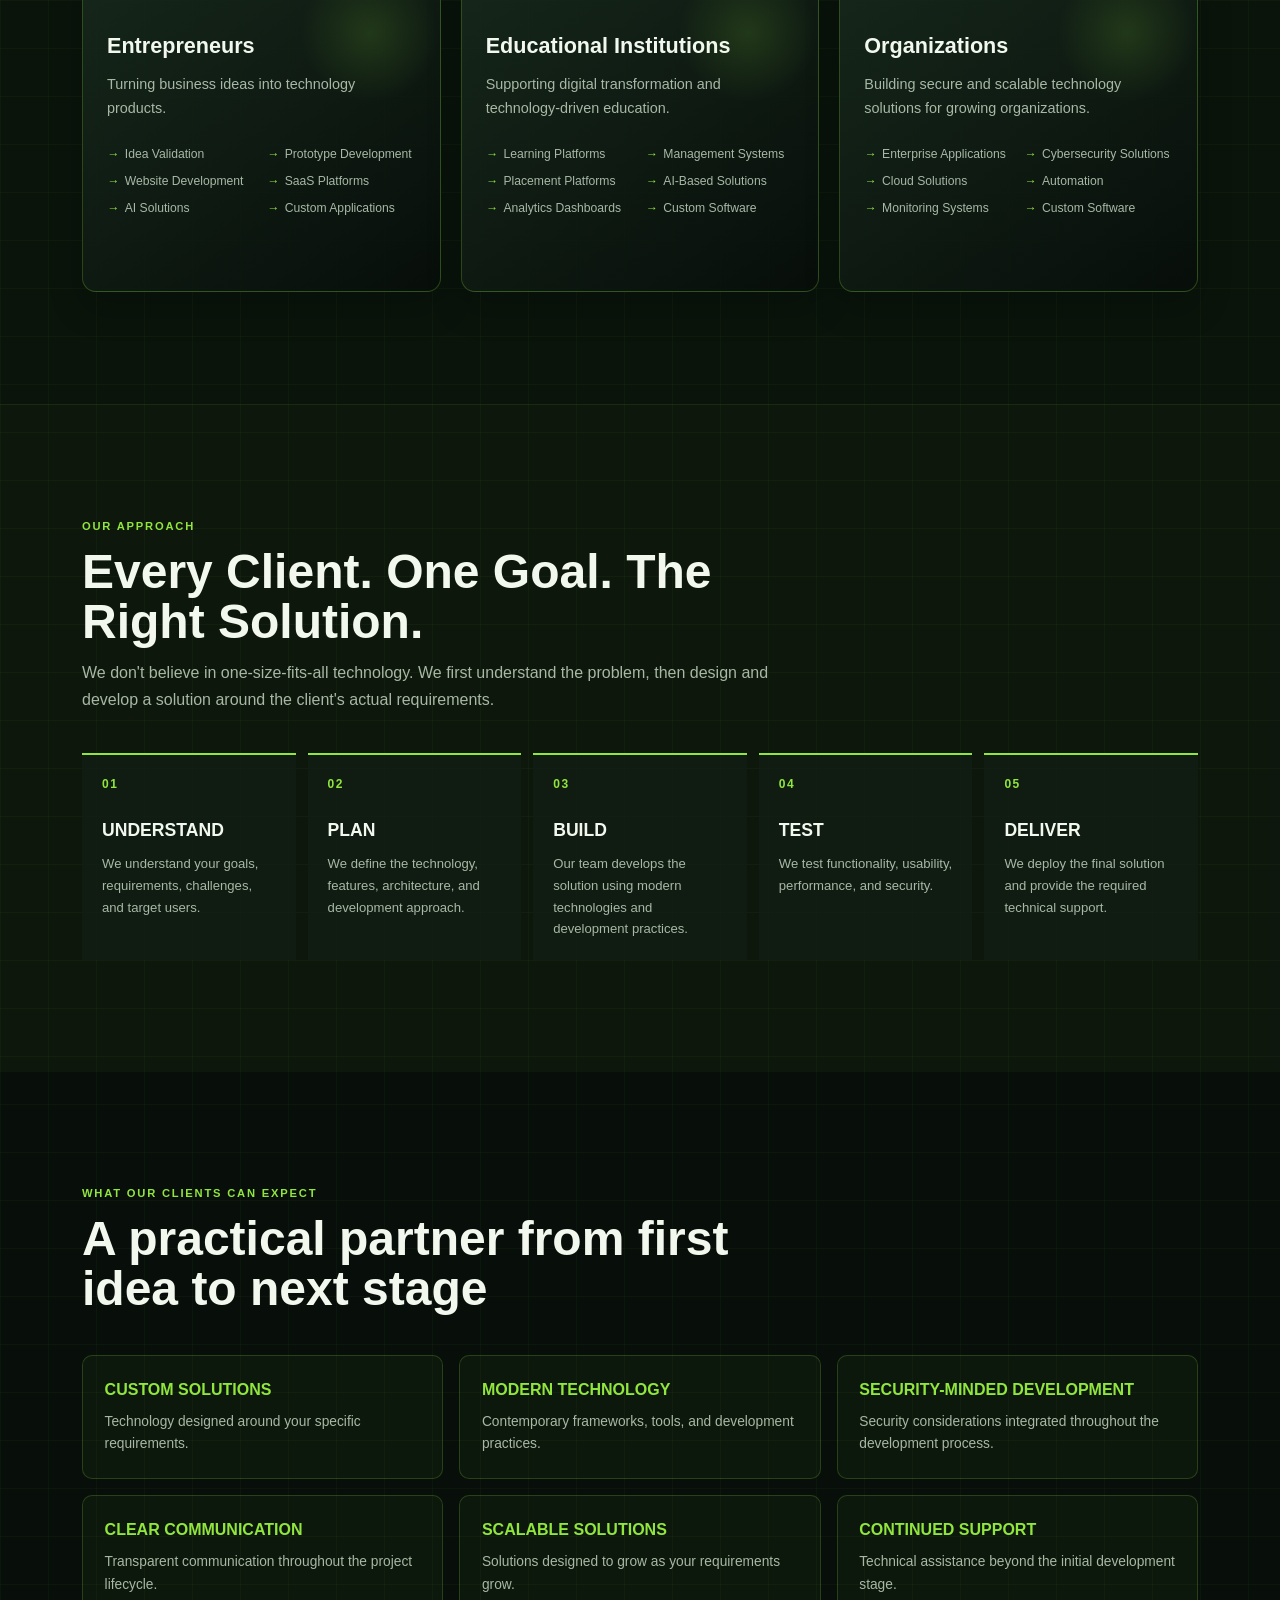
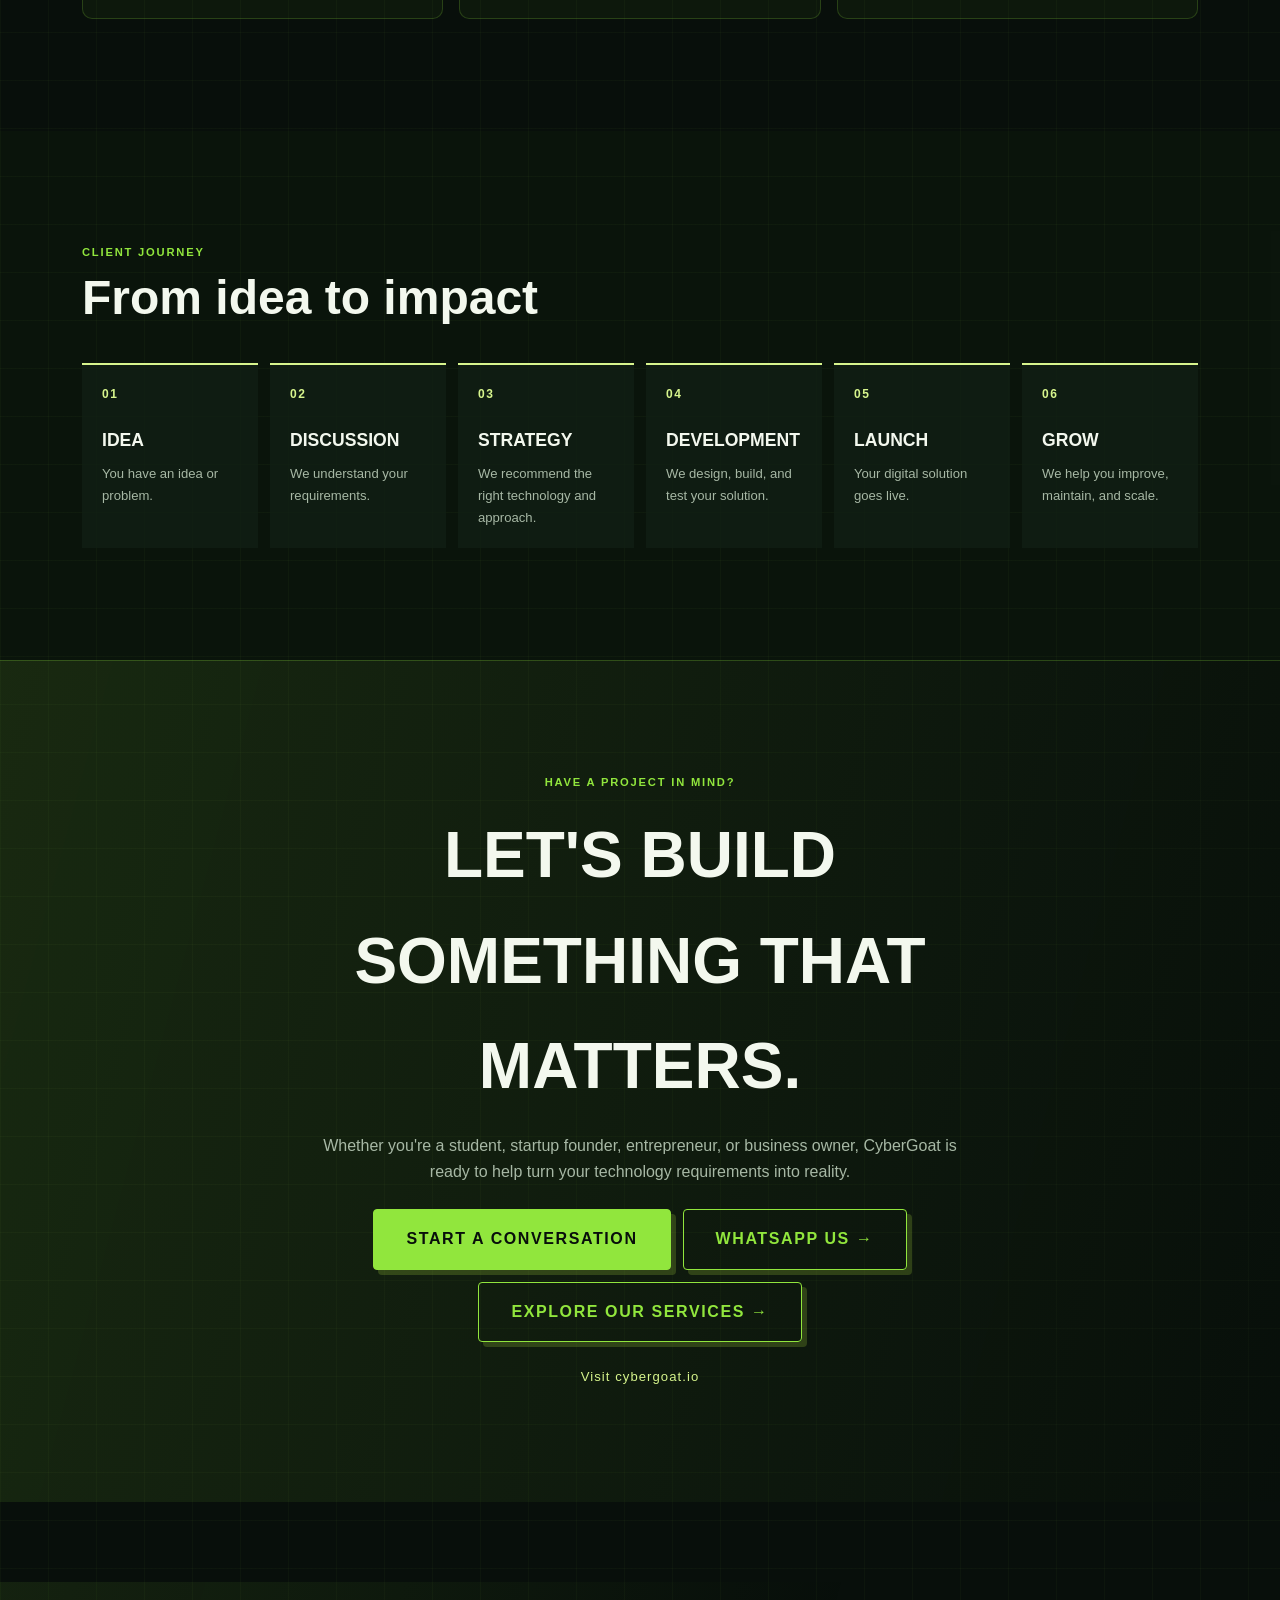
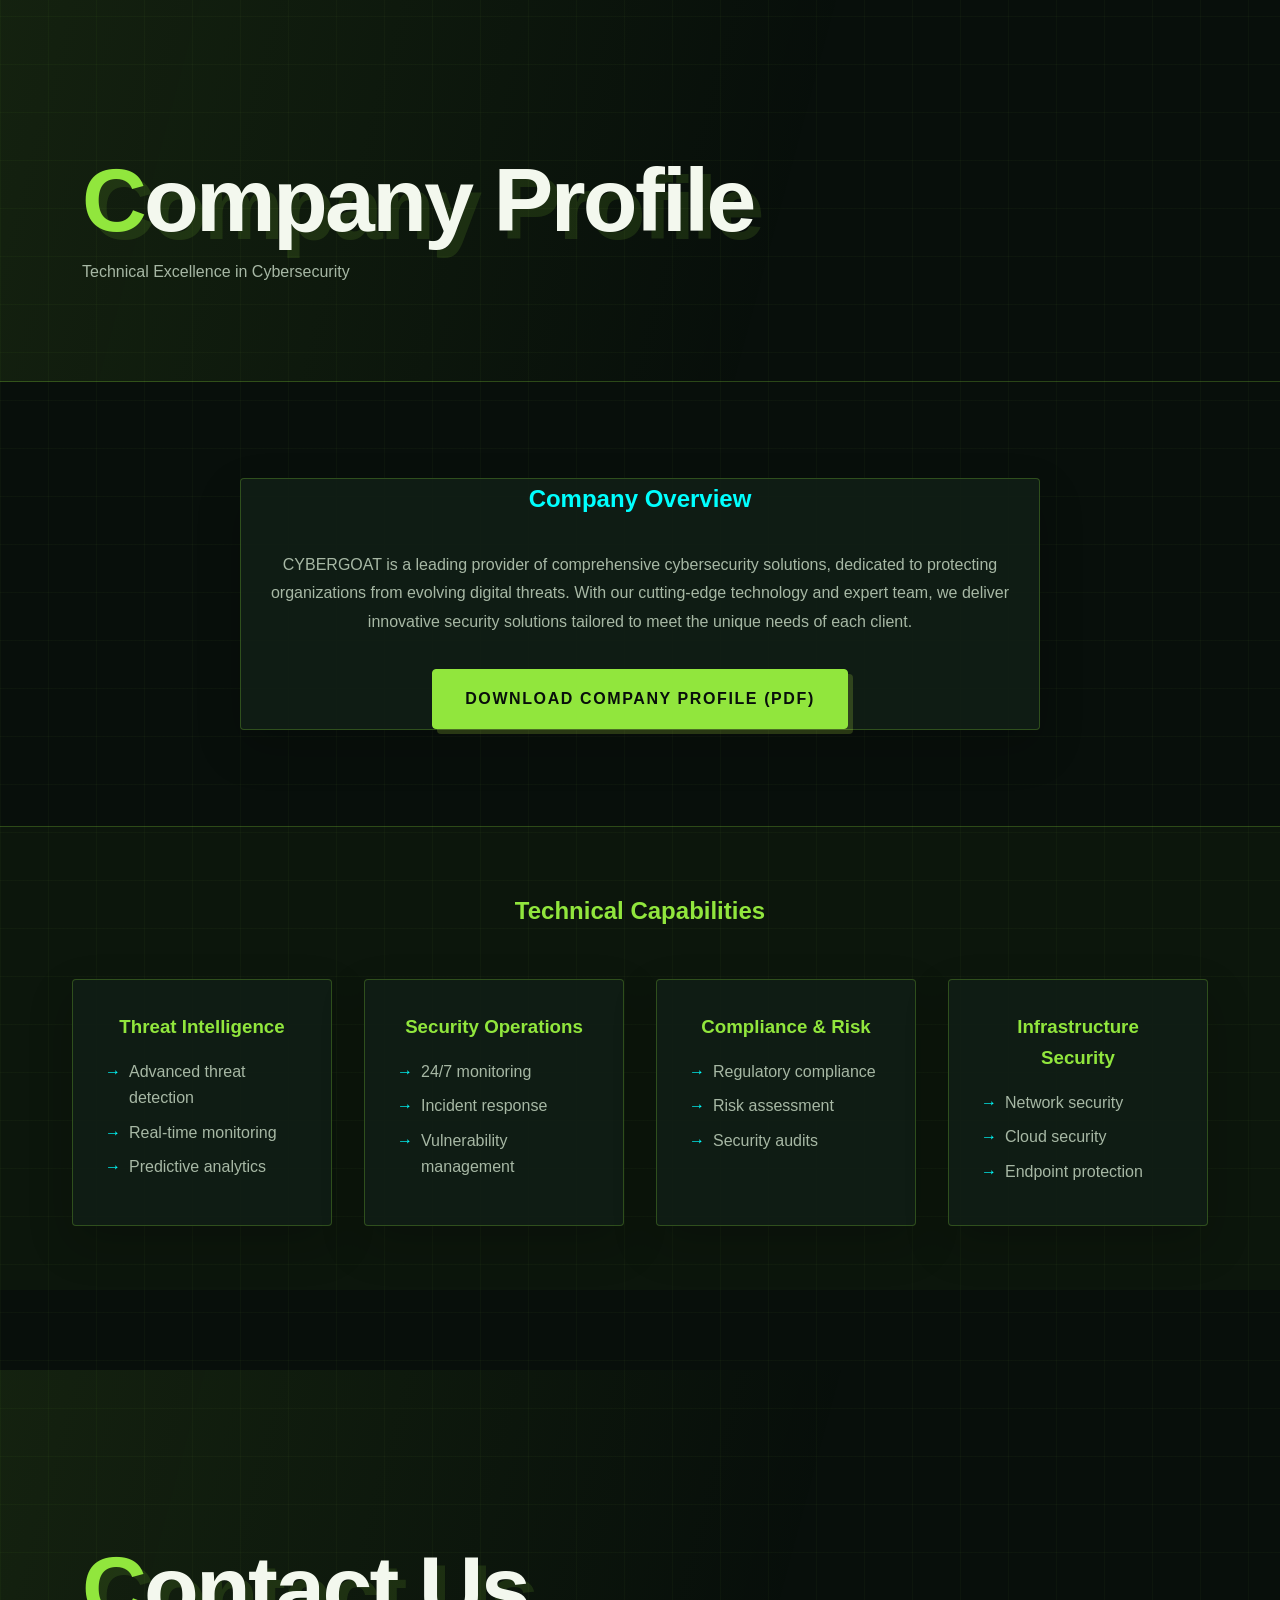
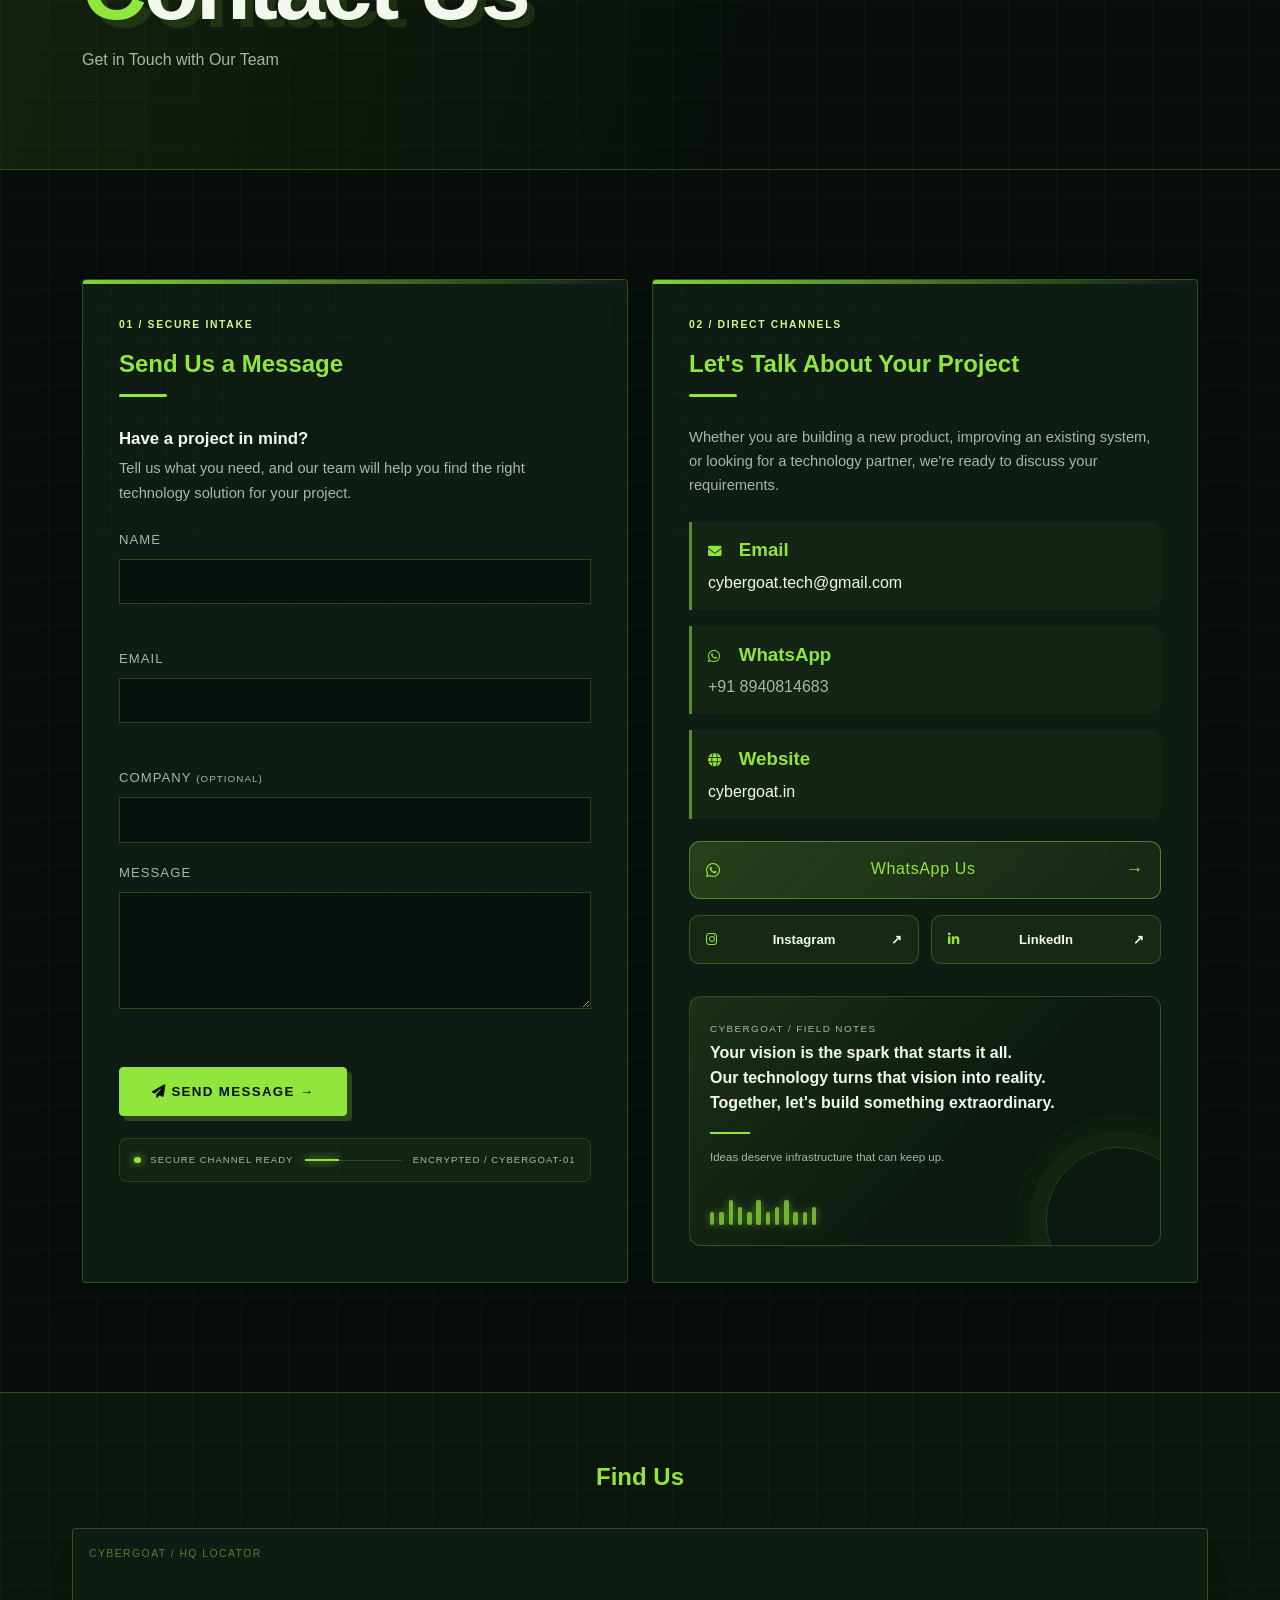
==== commit 69517369: "Update logo text to include 'TECHNOLOGY'" ====
--- a/index.html
+++ b/index.html
@@ -19,7 +19,7 @@
             <div class="logo">
                 <a href="#home">
                     <img class="logo-image" src="logo.png" alt="Cybergoat logo">
-                    <span class="logo-text">CYBERGOAT</span>
+                    <span class="logo-text">CYBERGOAT TECHNOLOGY</span>
                 </a>
             </div>
             <button class="menu-btn" aria-label="Toggle navigation menu">
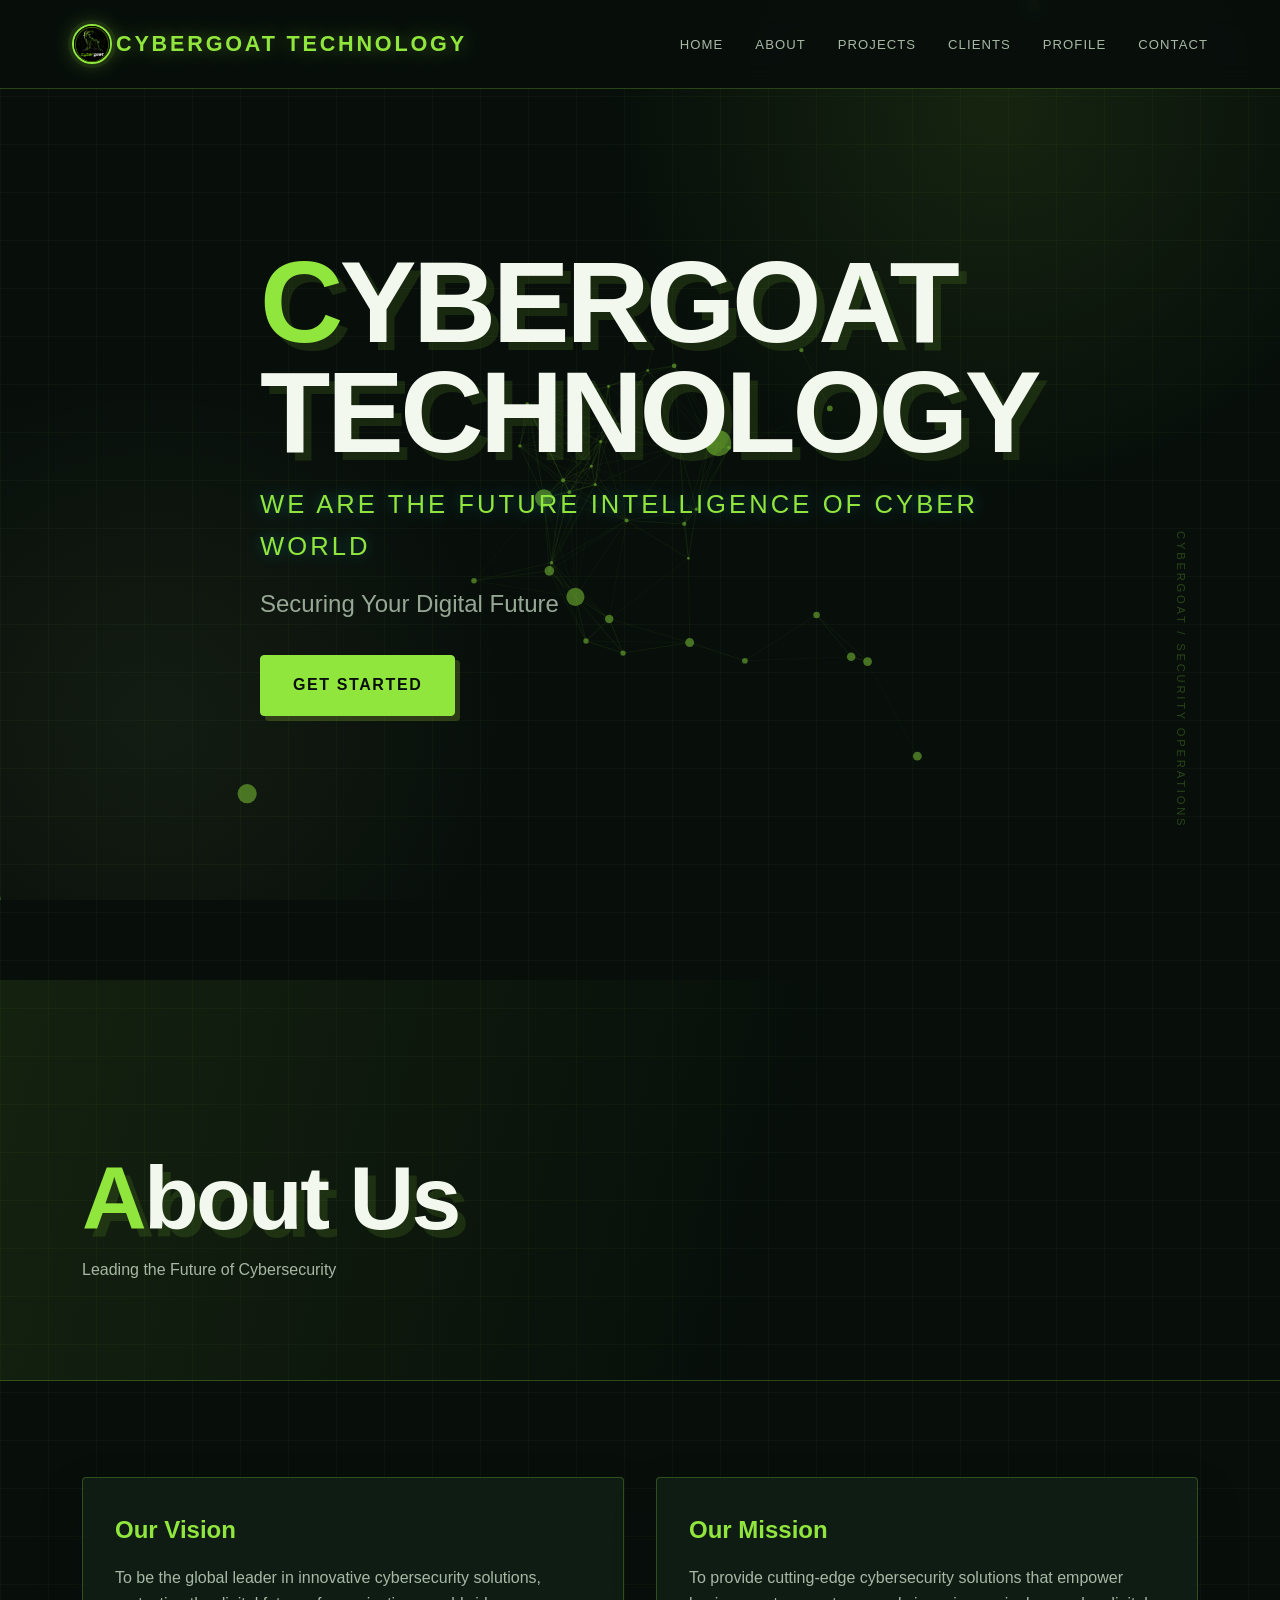
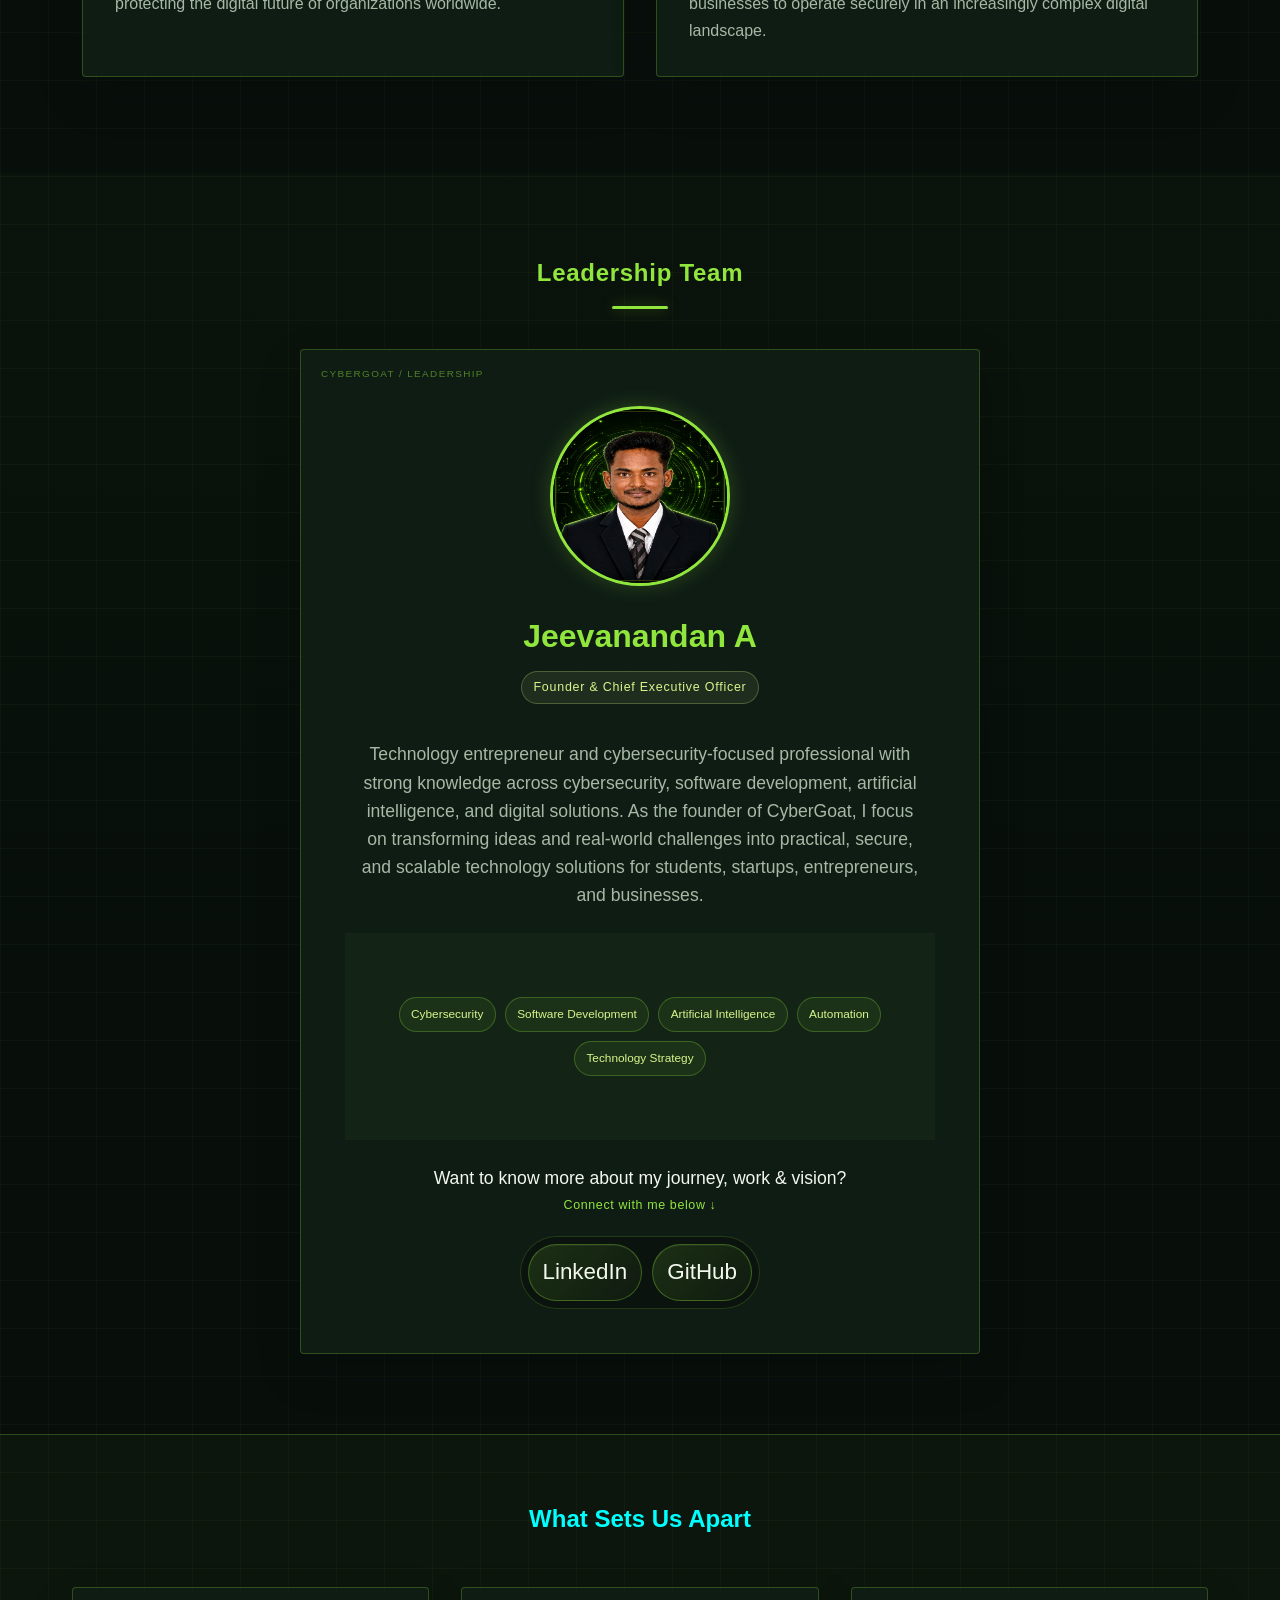
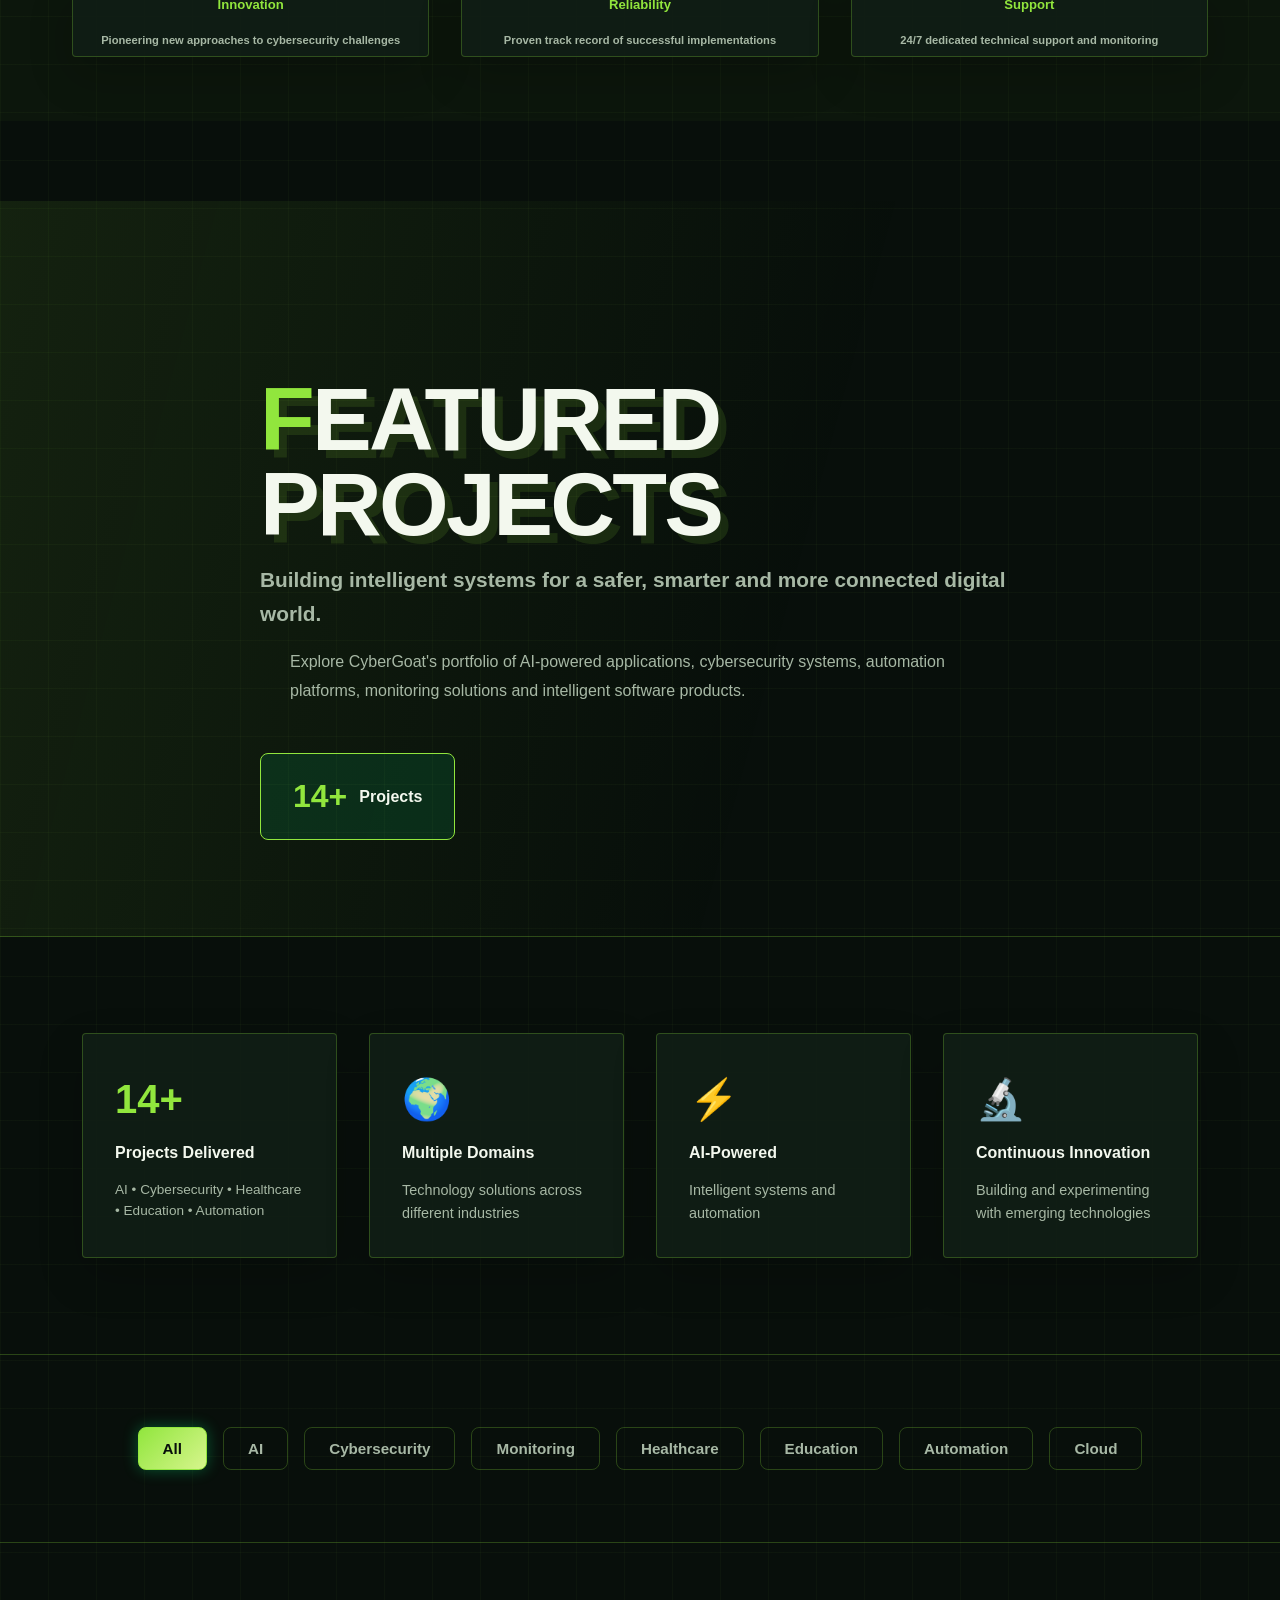
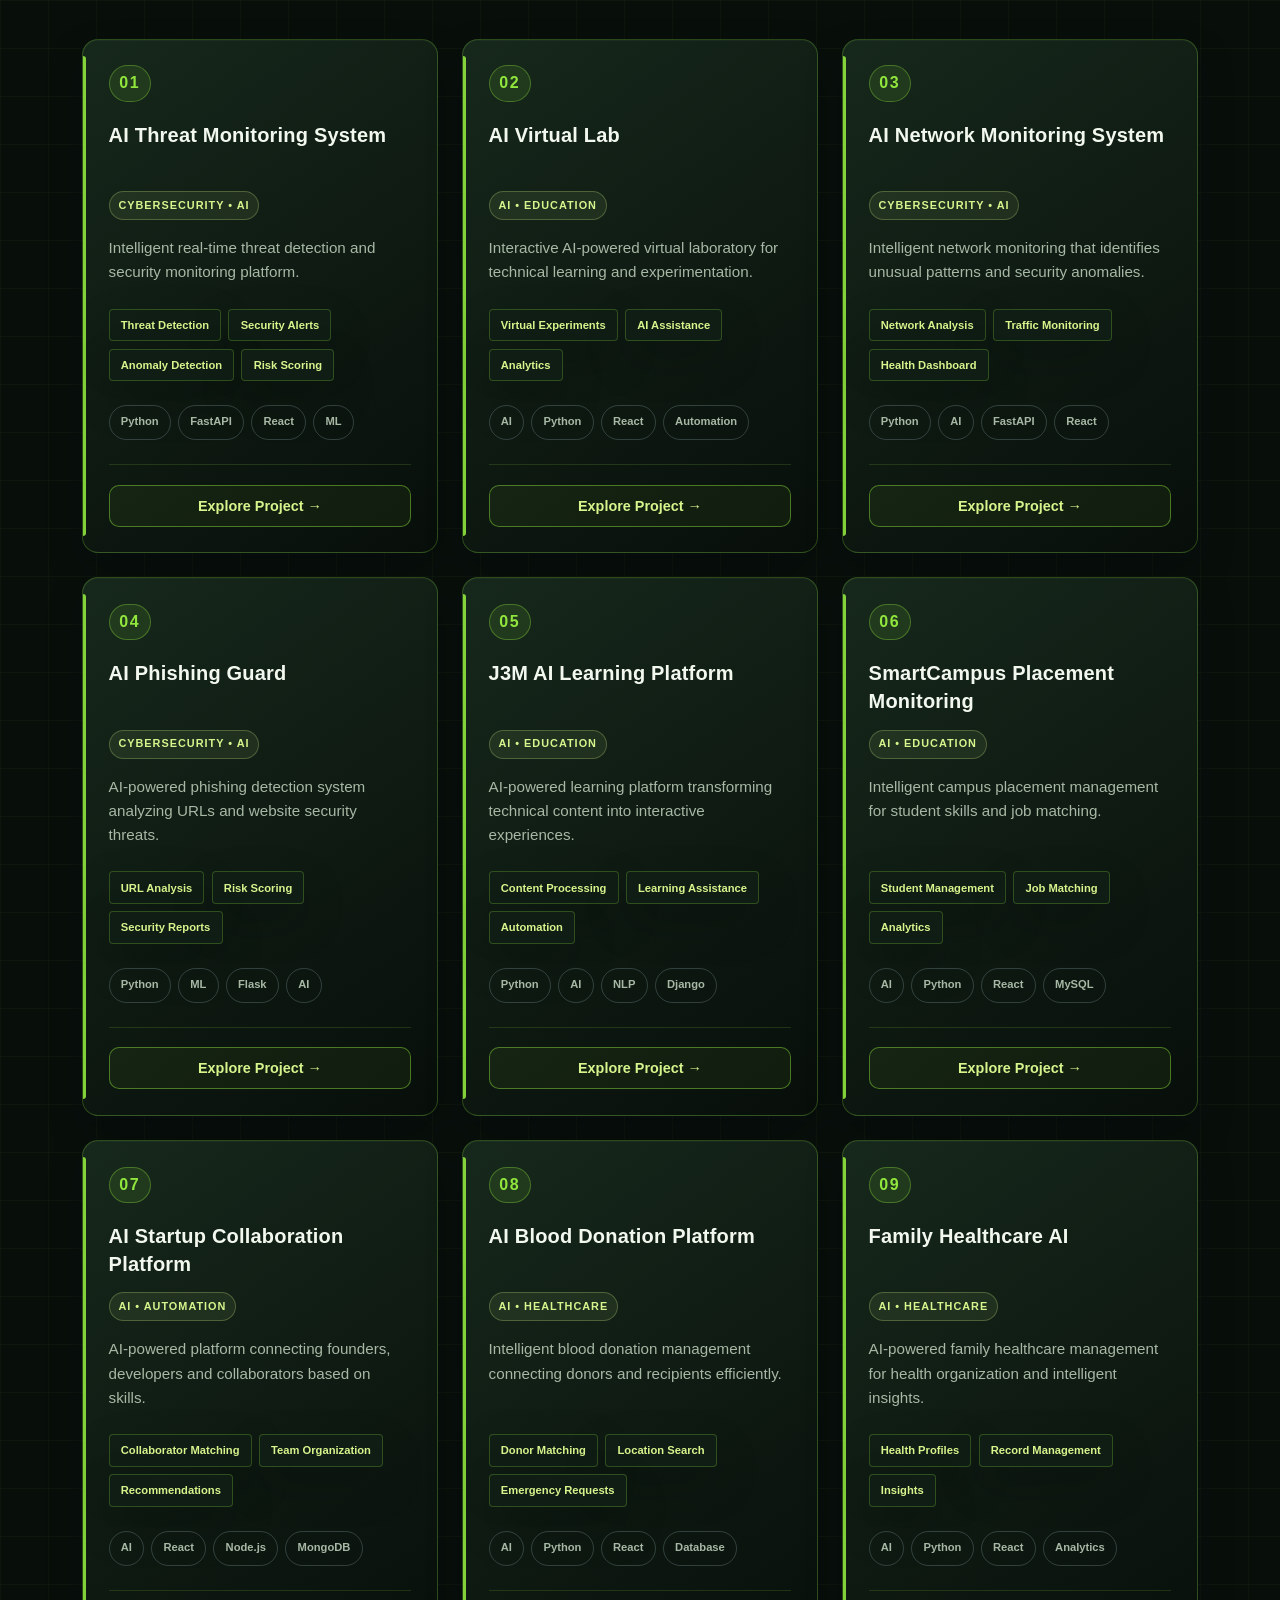
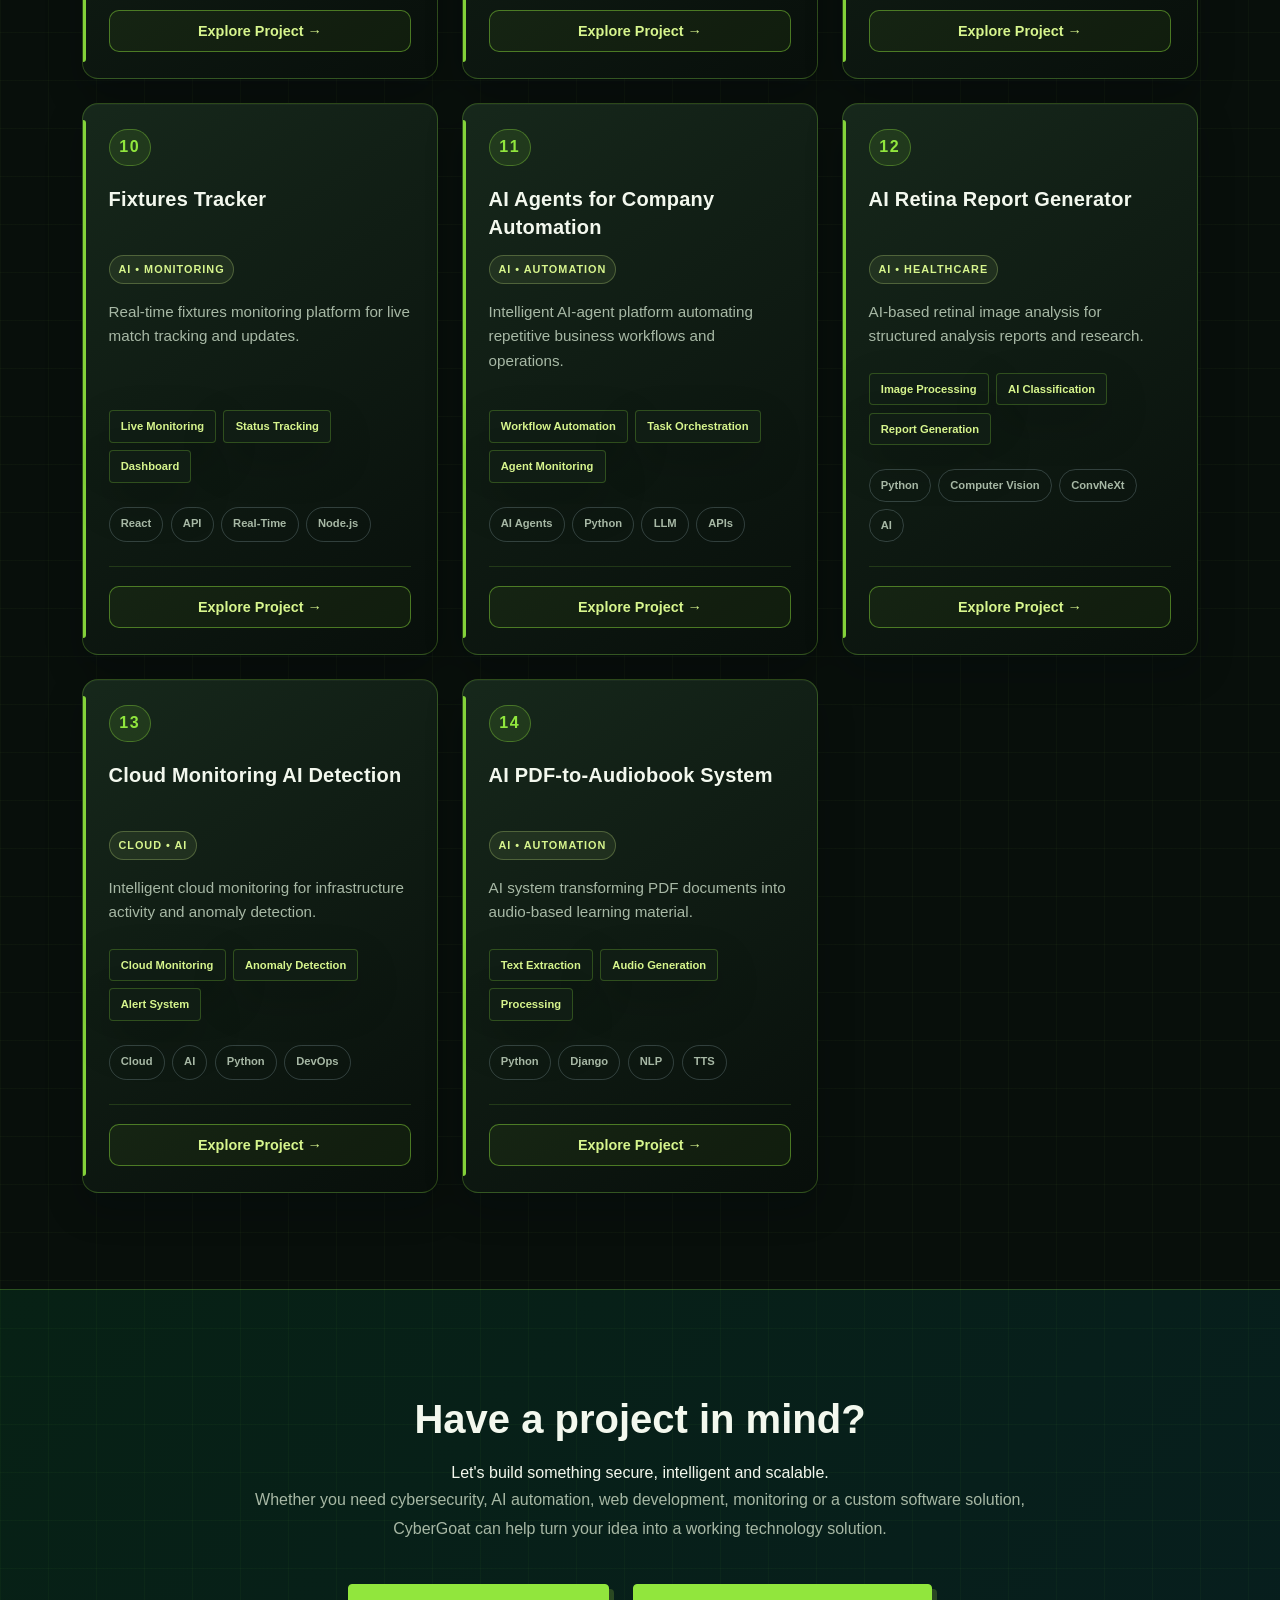
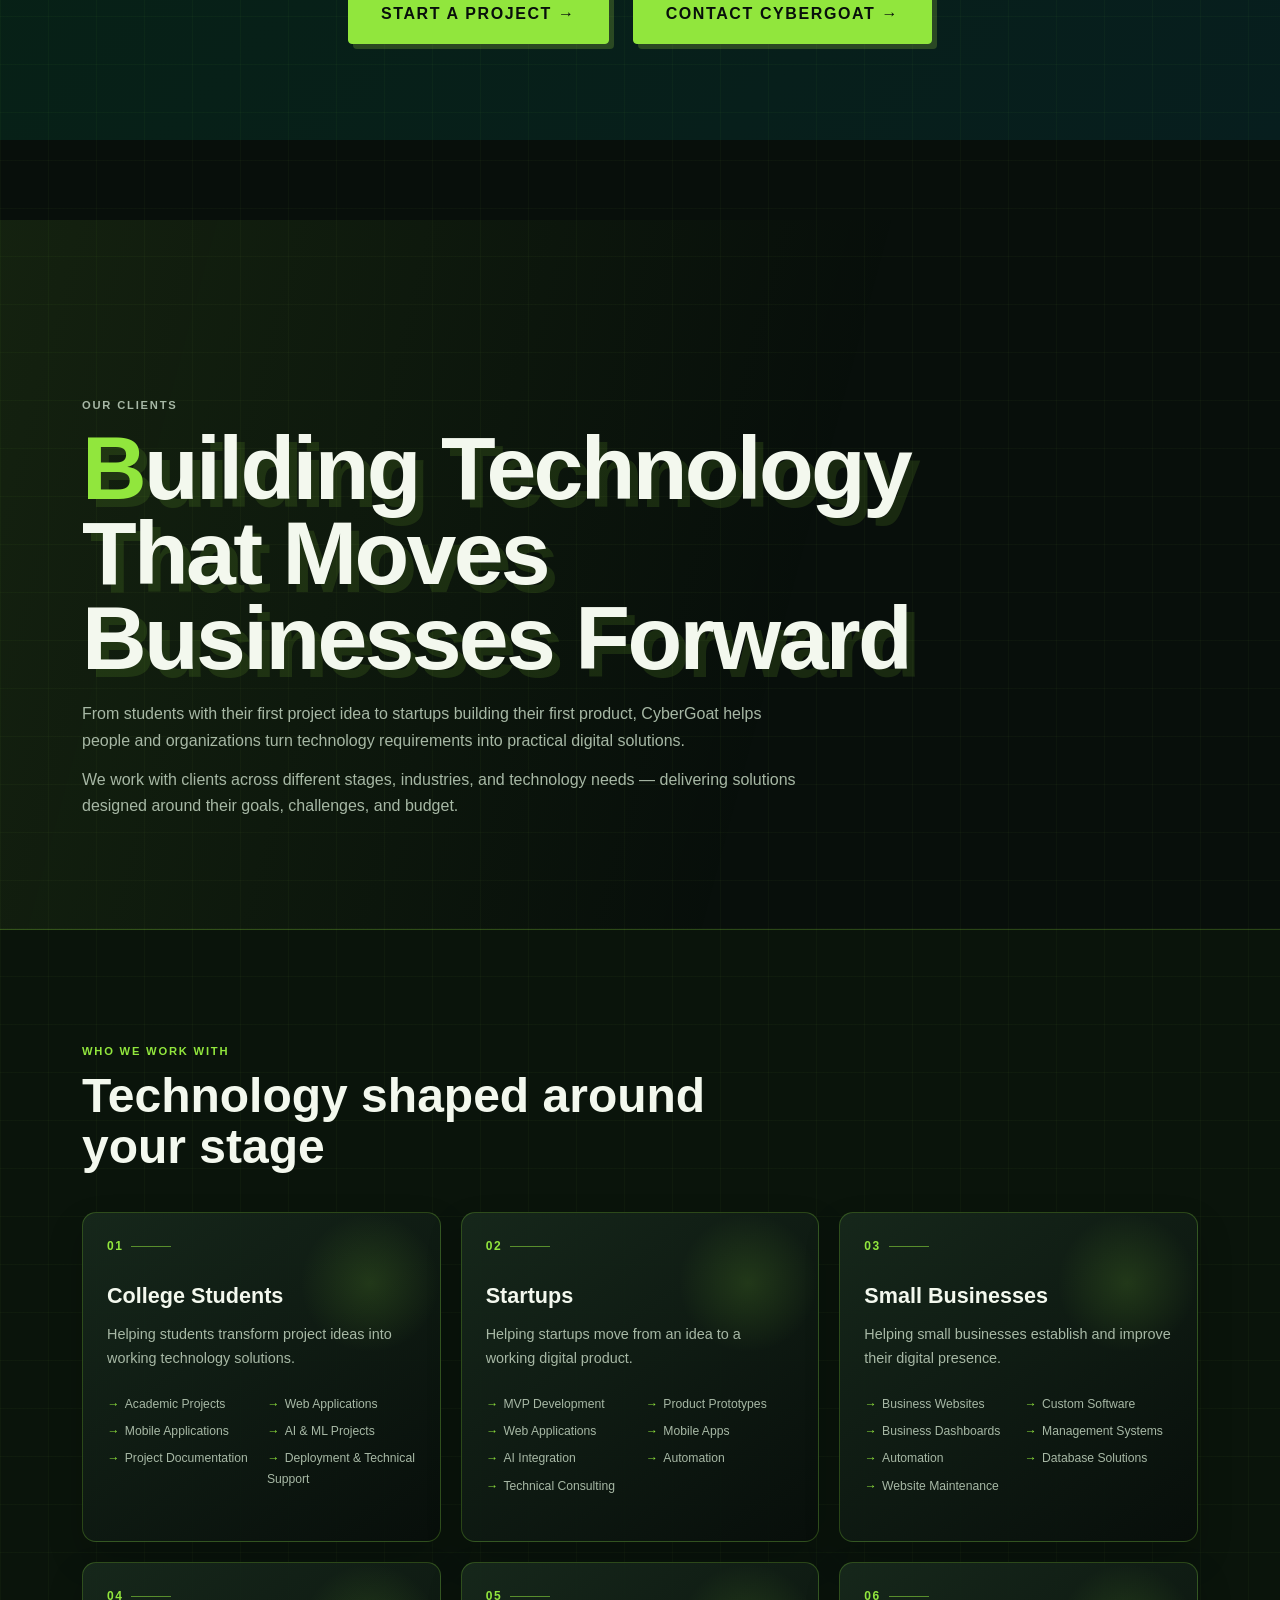
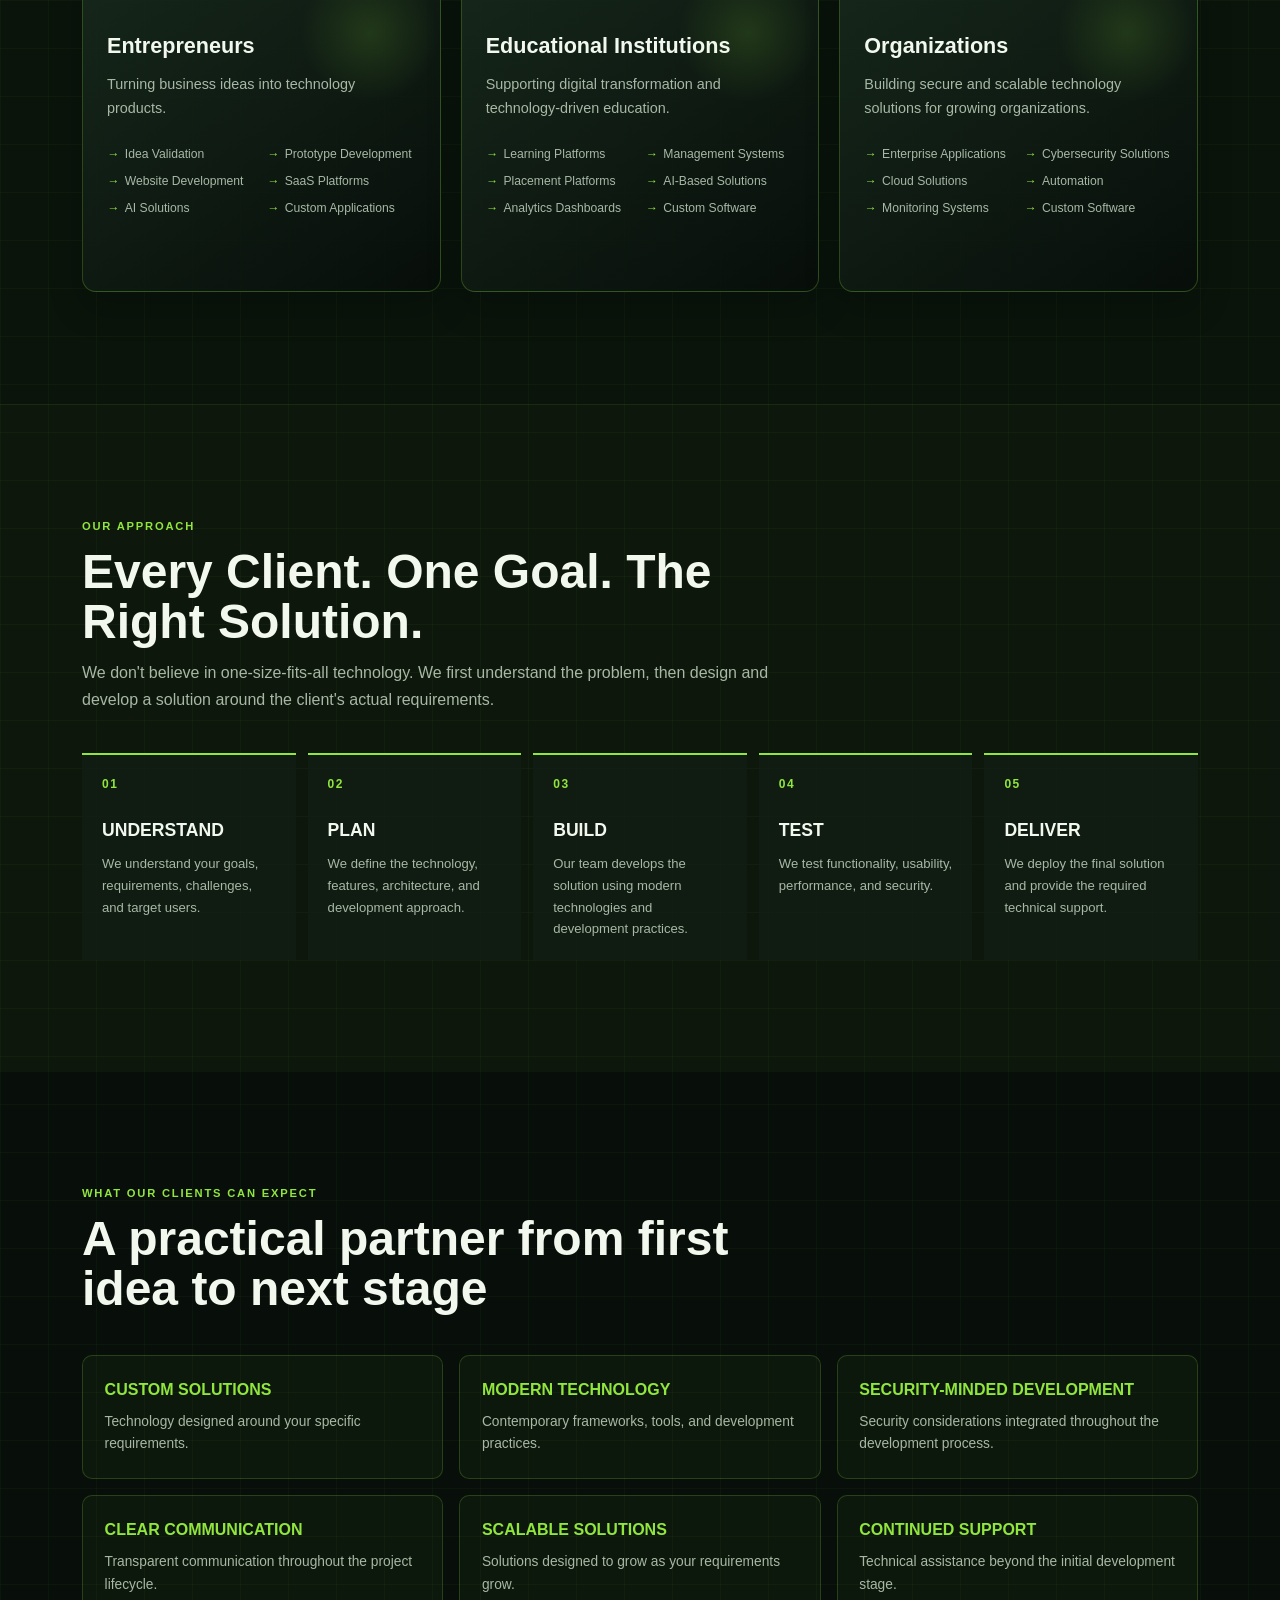
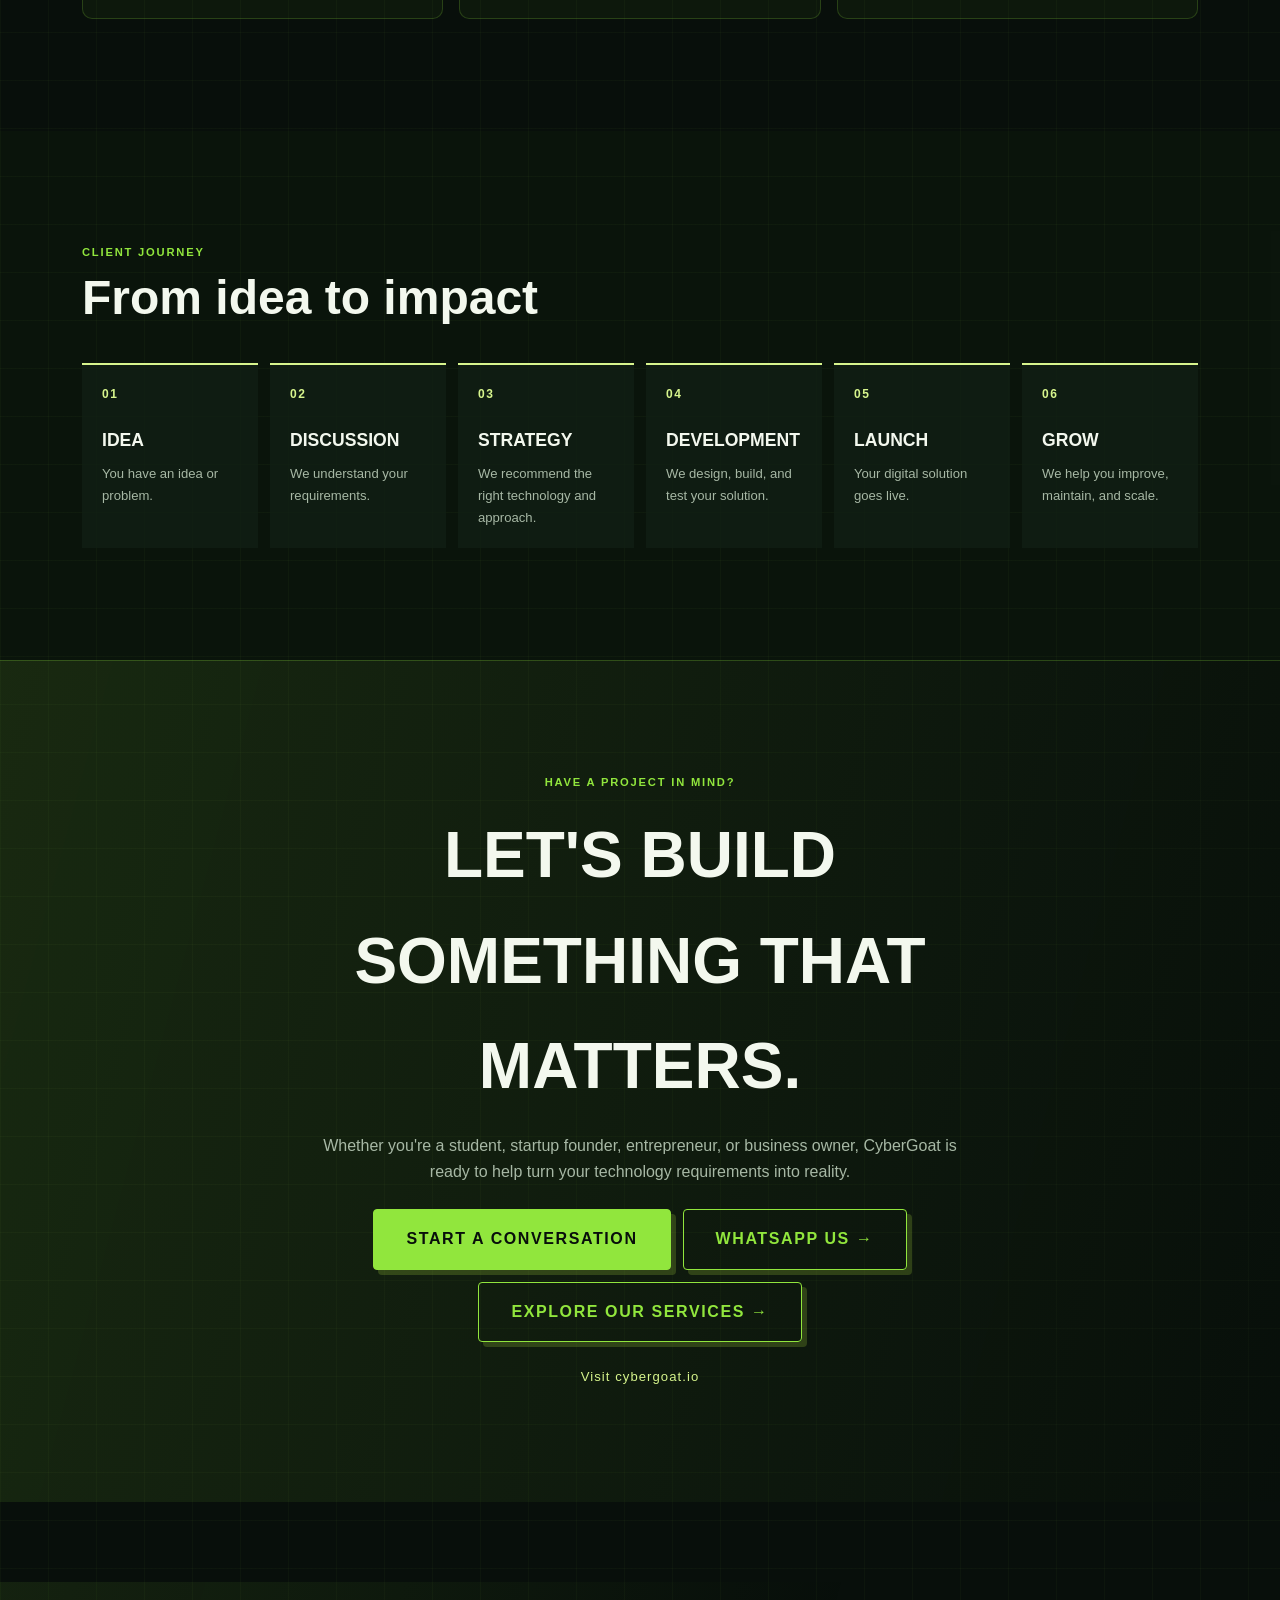
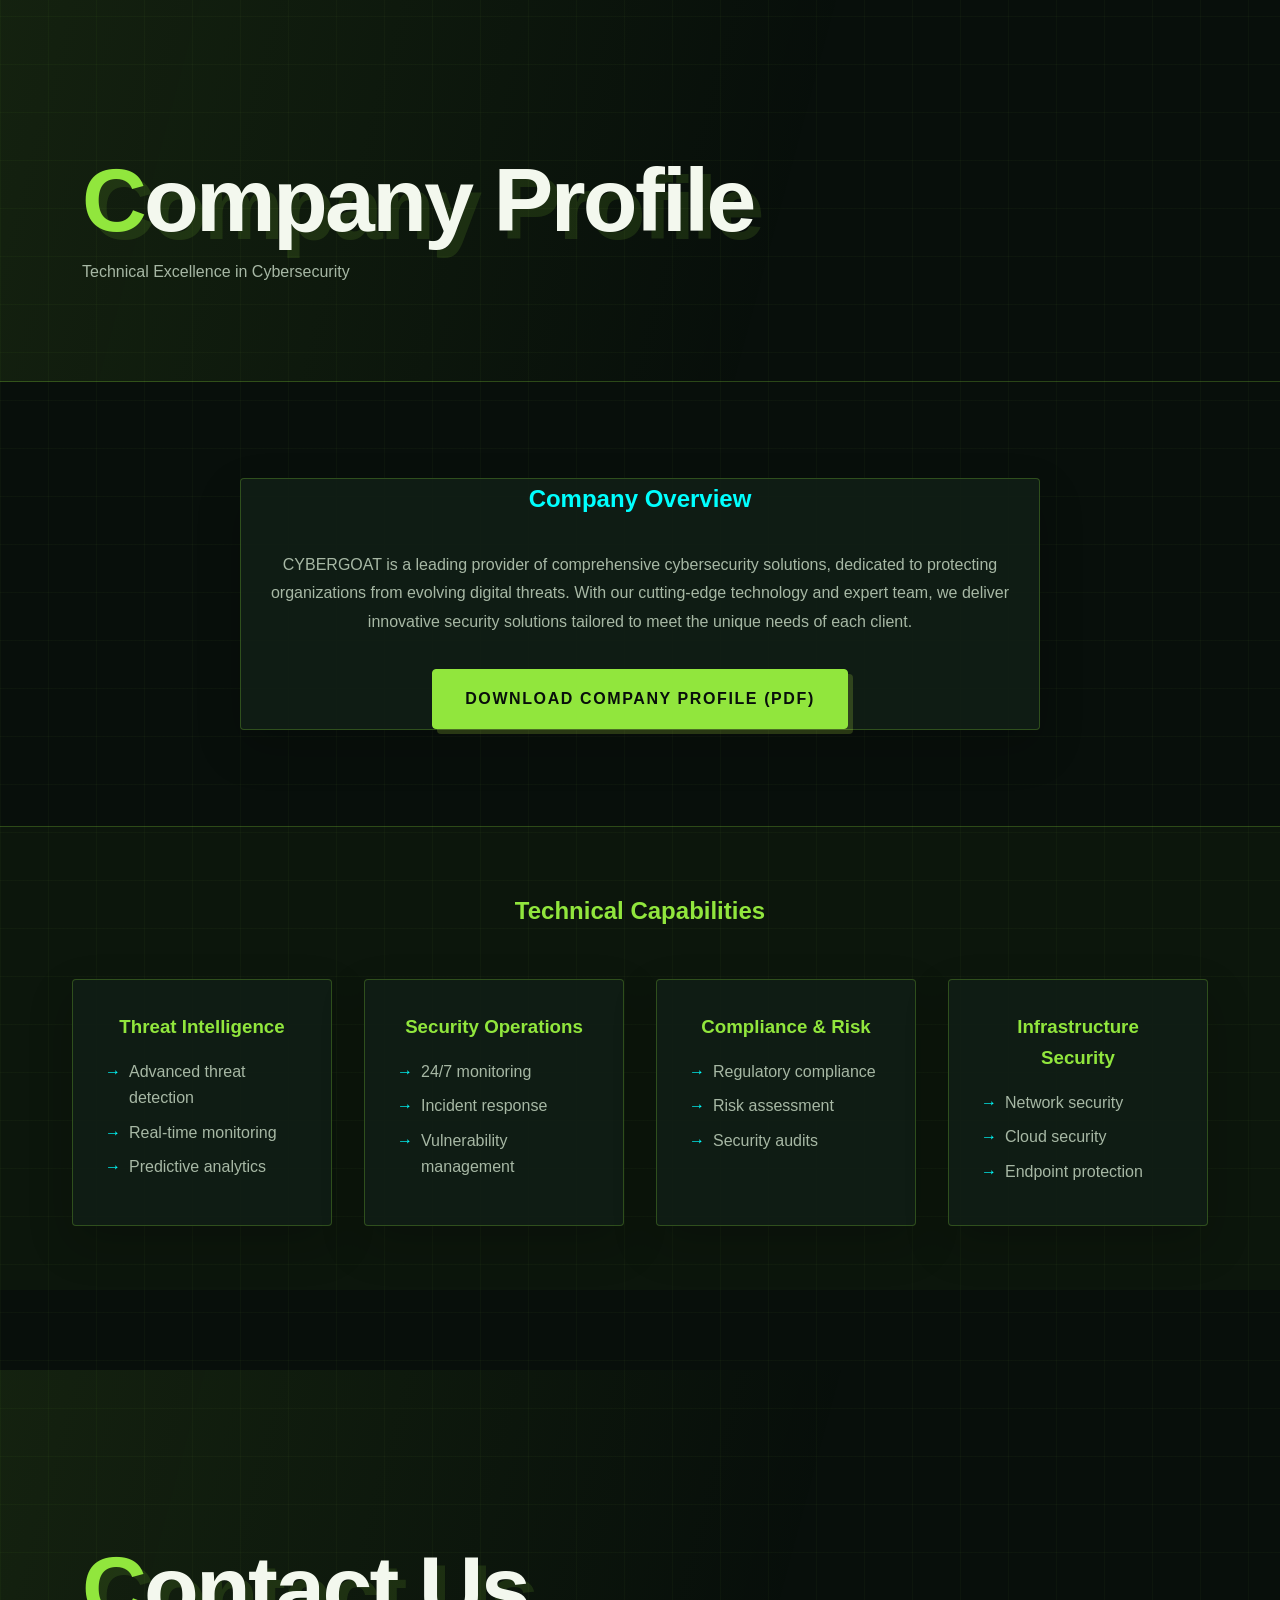
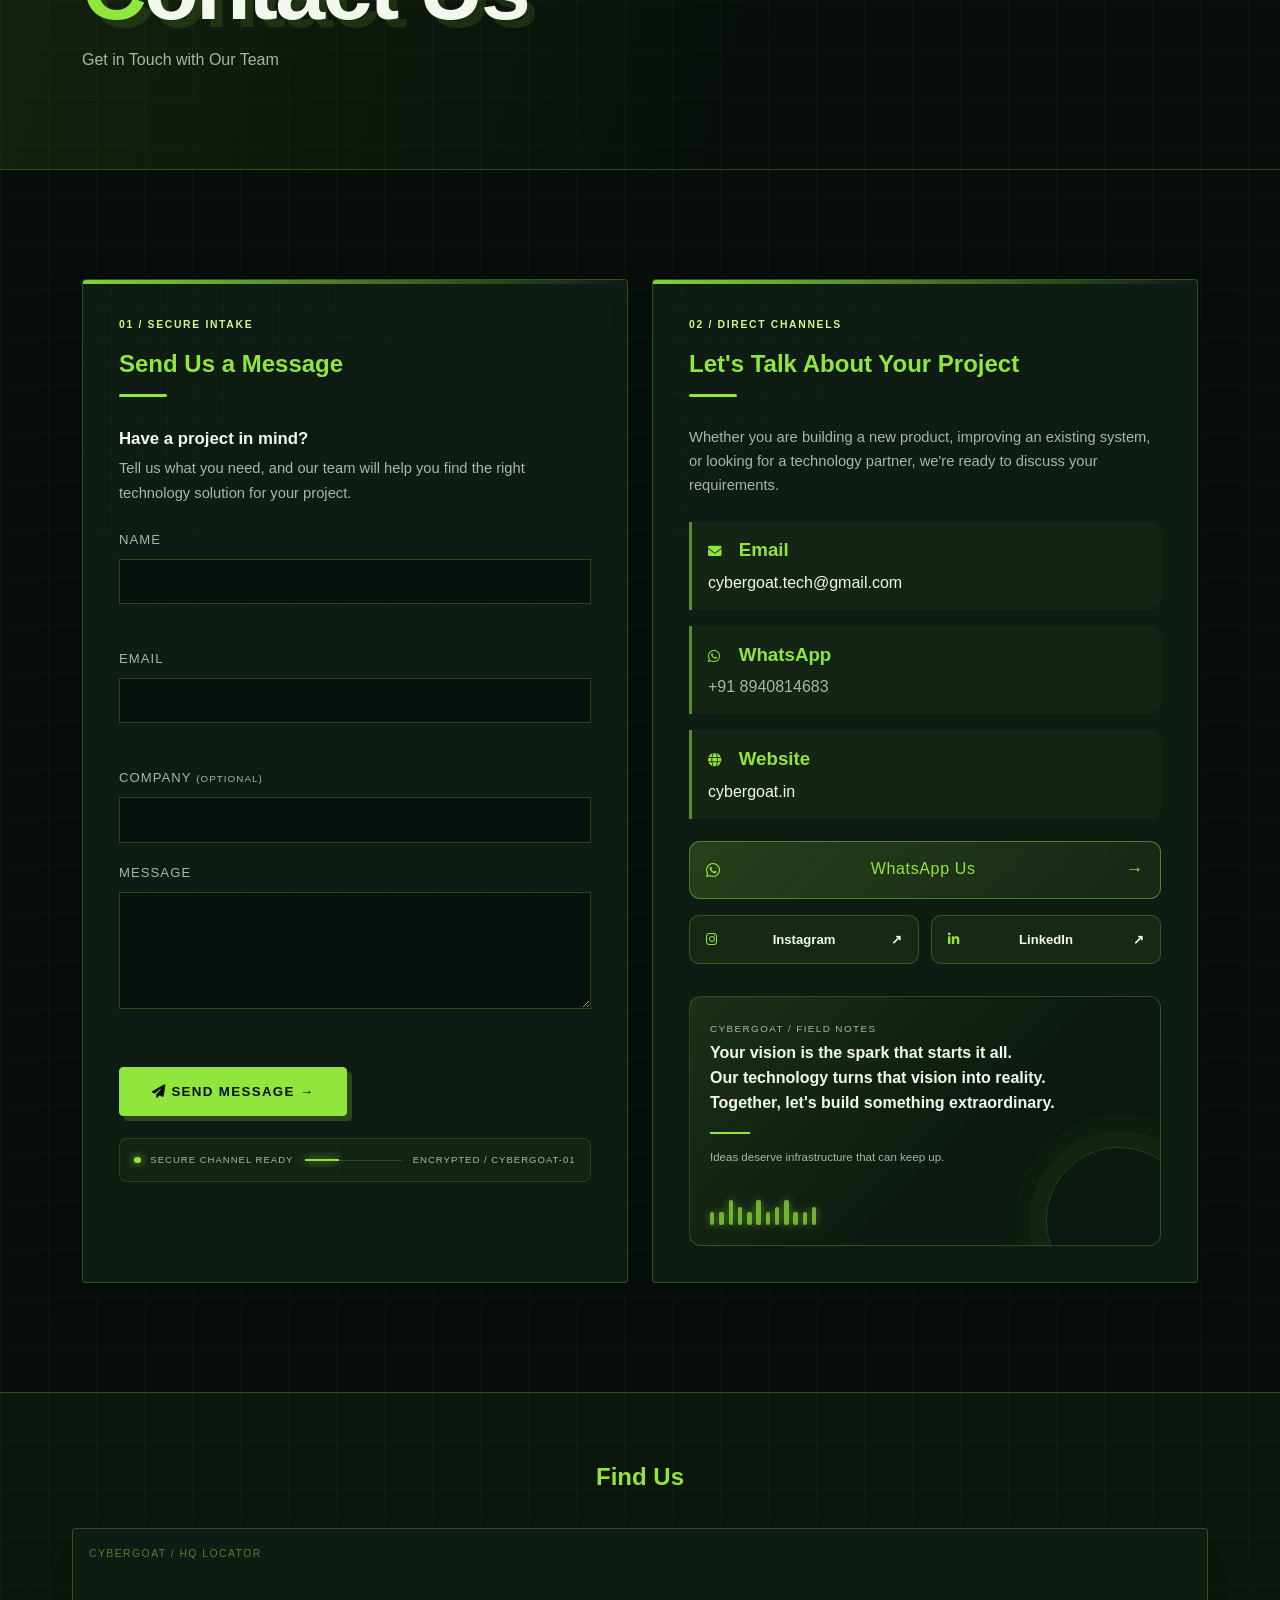
==== commit 435d3cf5: "Update header from 'CYBERGOAT' to 'CYBERGOAT TECHNOLOGY'" ====
--- a/index.html
+++ b/index.html
@@ -41,7 +41,7 @@
     <main>
         <section class="hero" id="home">
             <div class="hero-content">
-                <h1>CYBERGOAT</h1>
+                <h1>CYBERGOAT TECHNOLOGY </h1>
                 <p class="tagline">We are the future intelligence of cyber world</p>
                 <p class="subtitle">Securing Your Digital Future</p>
                 <a href="#contact" class="cta-btn">Get Started</a>
